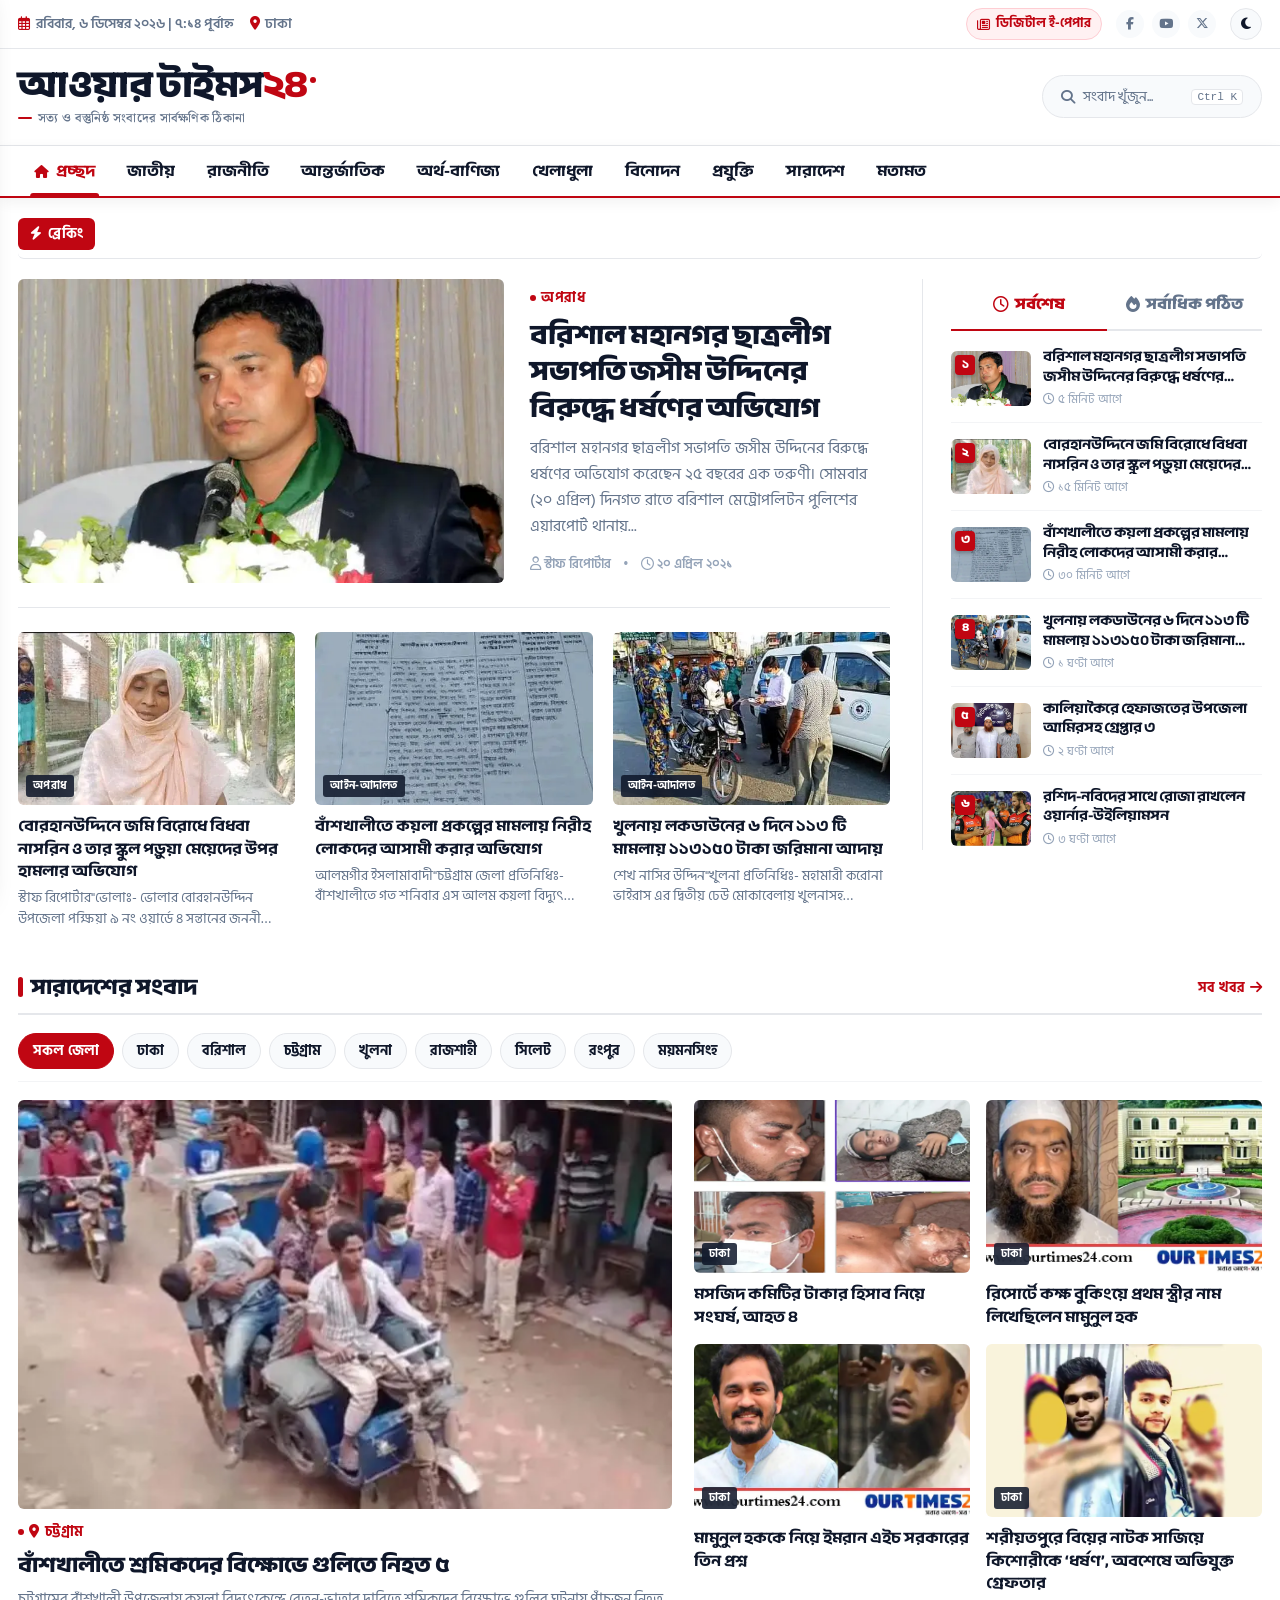
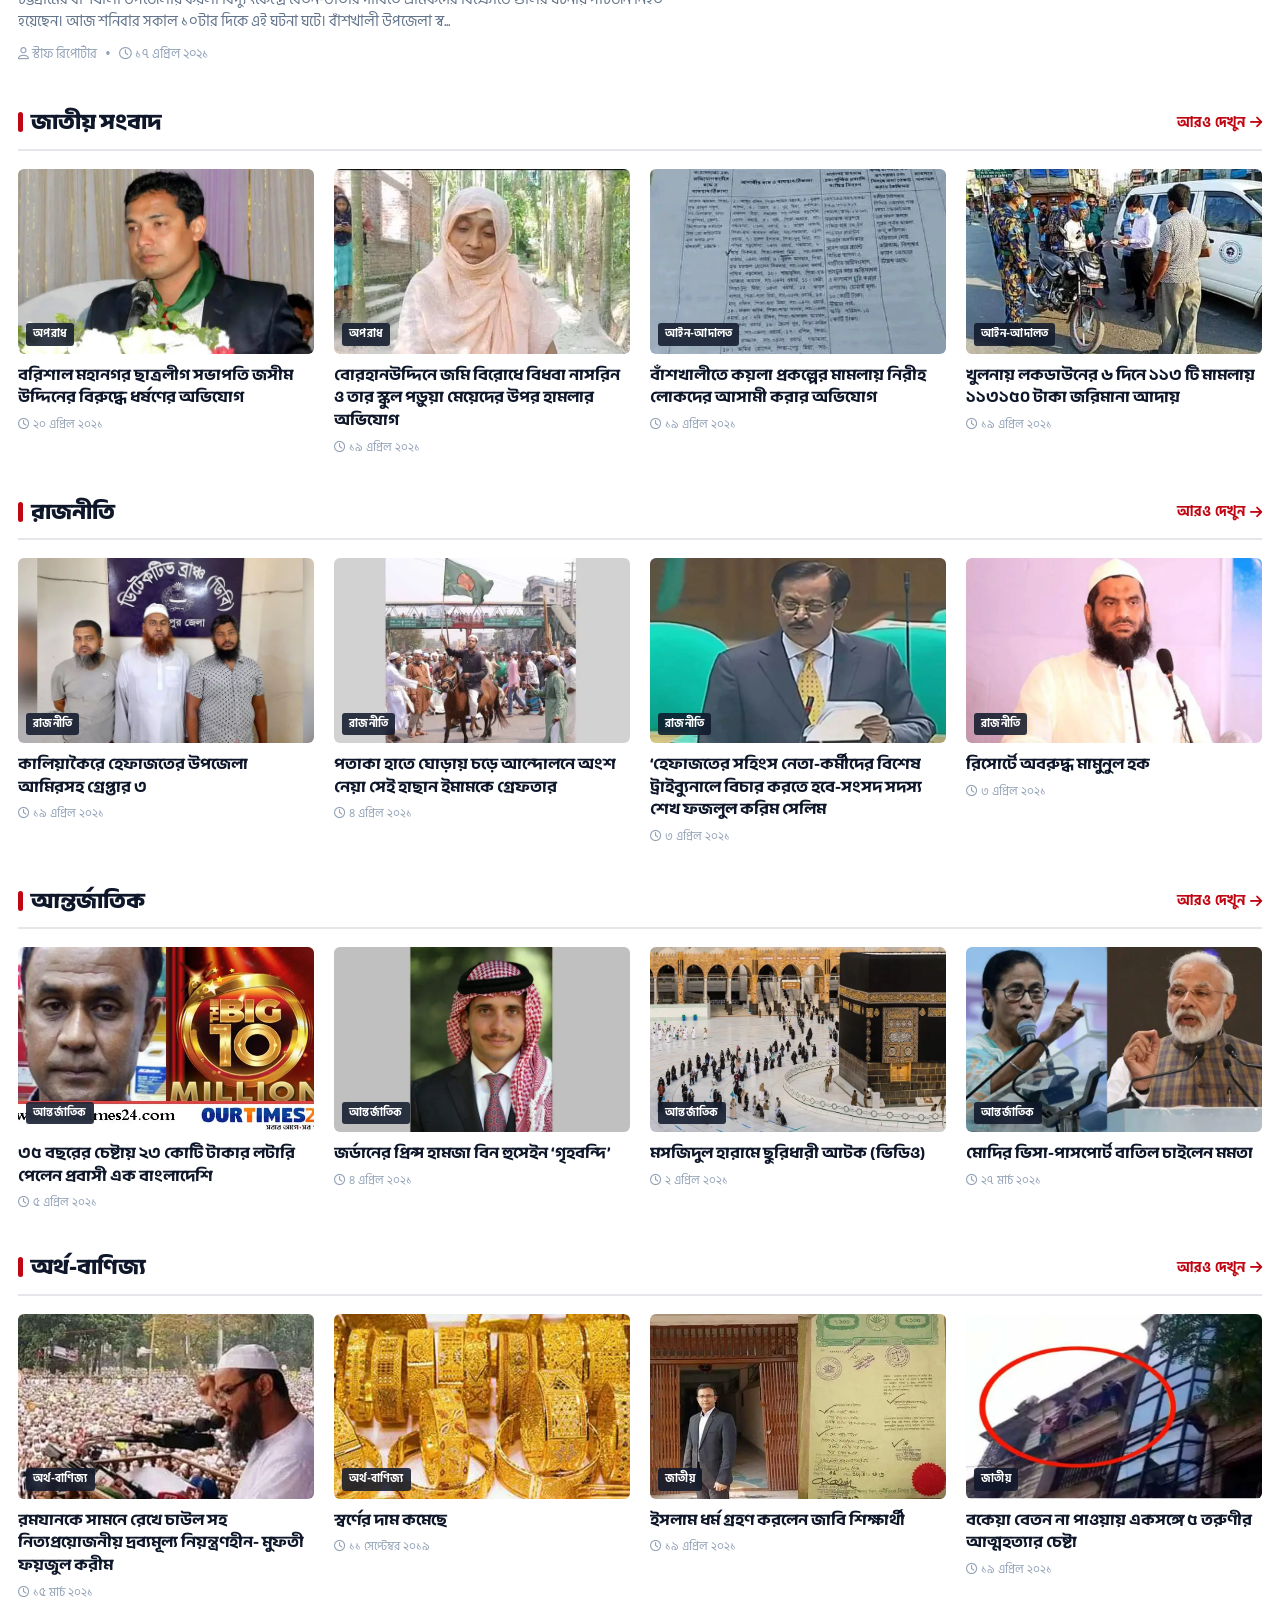
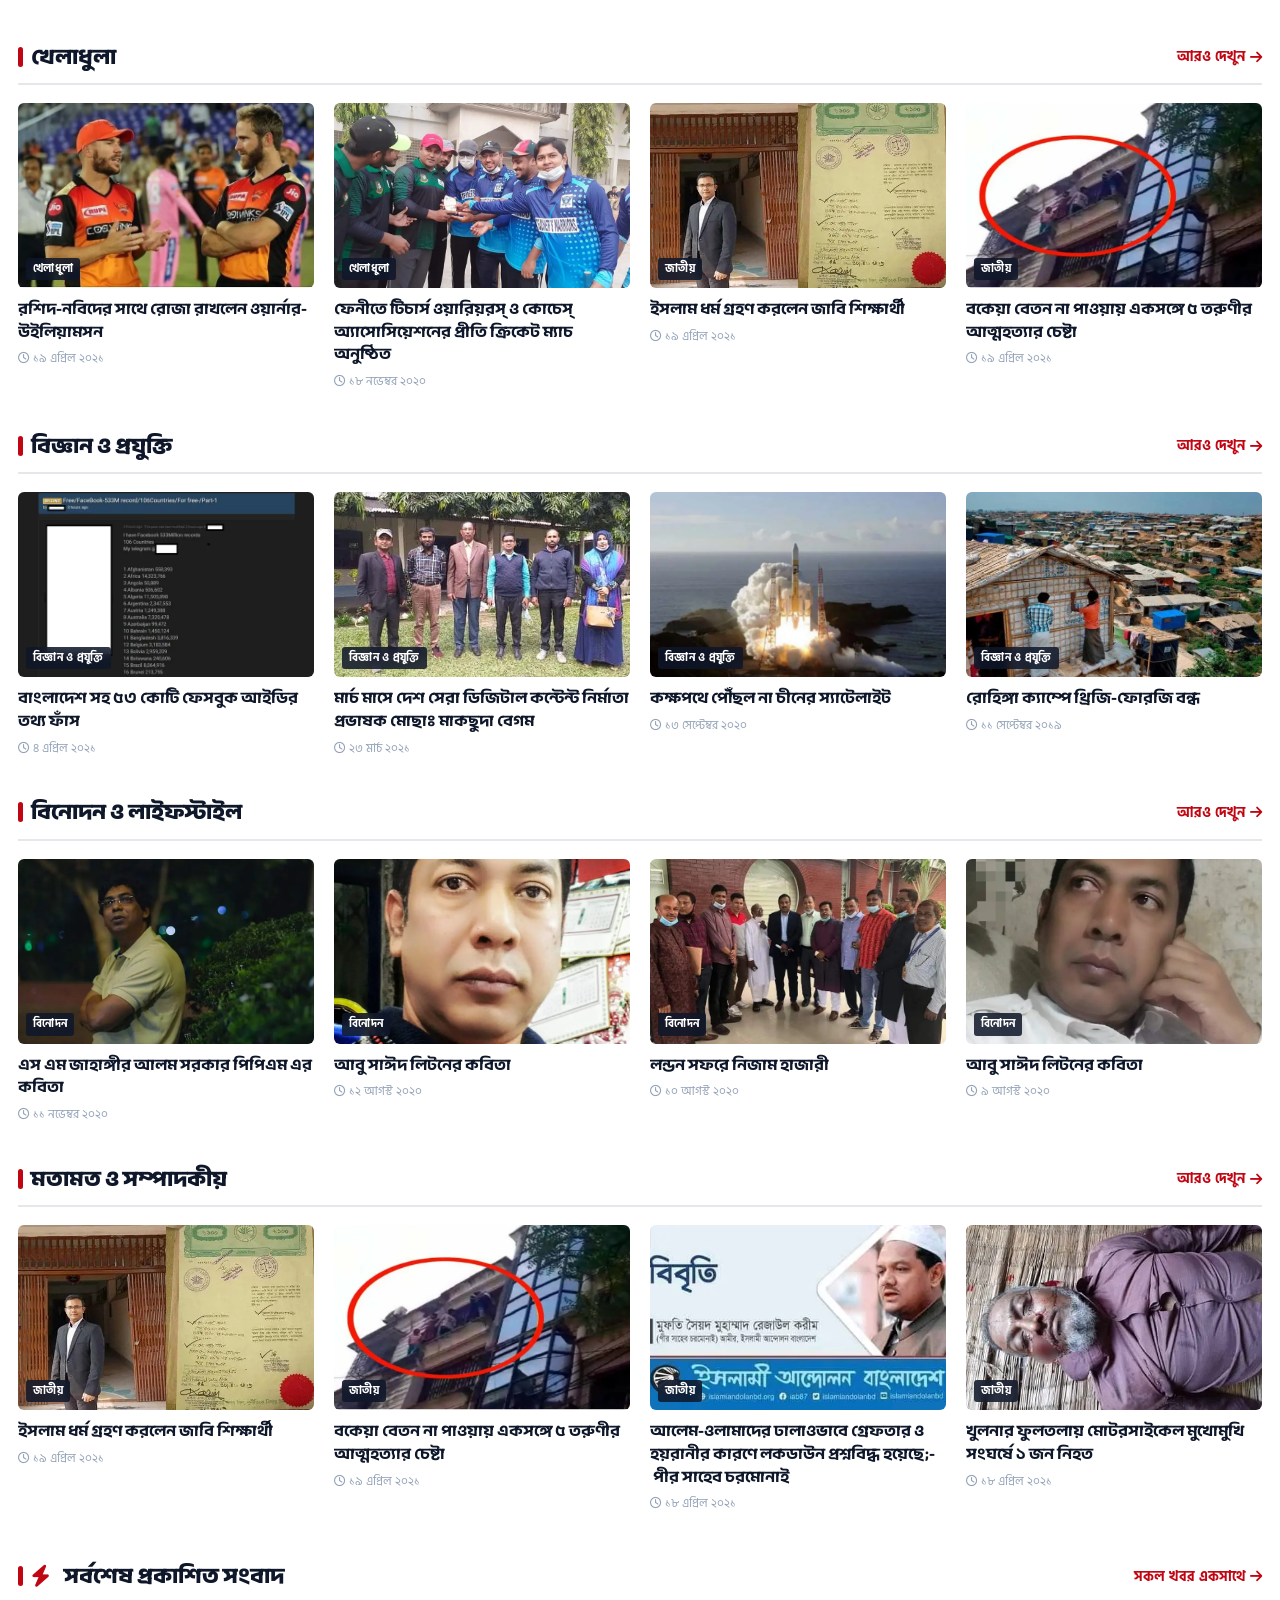
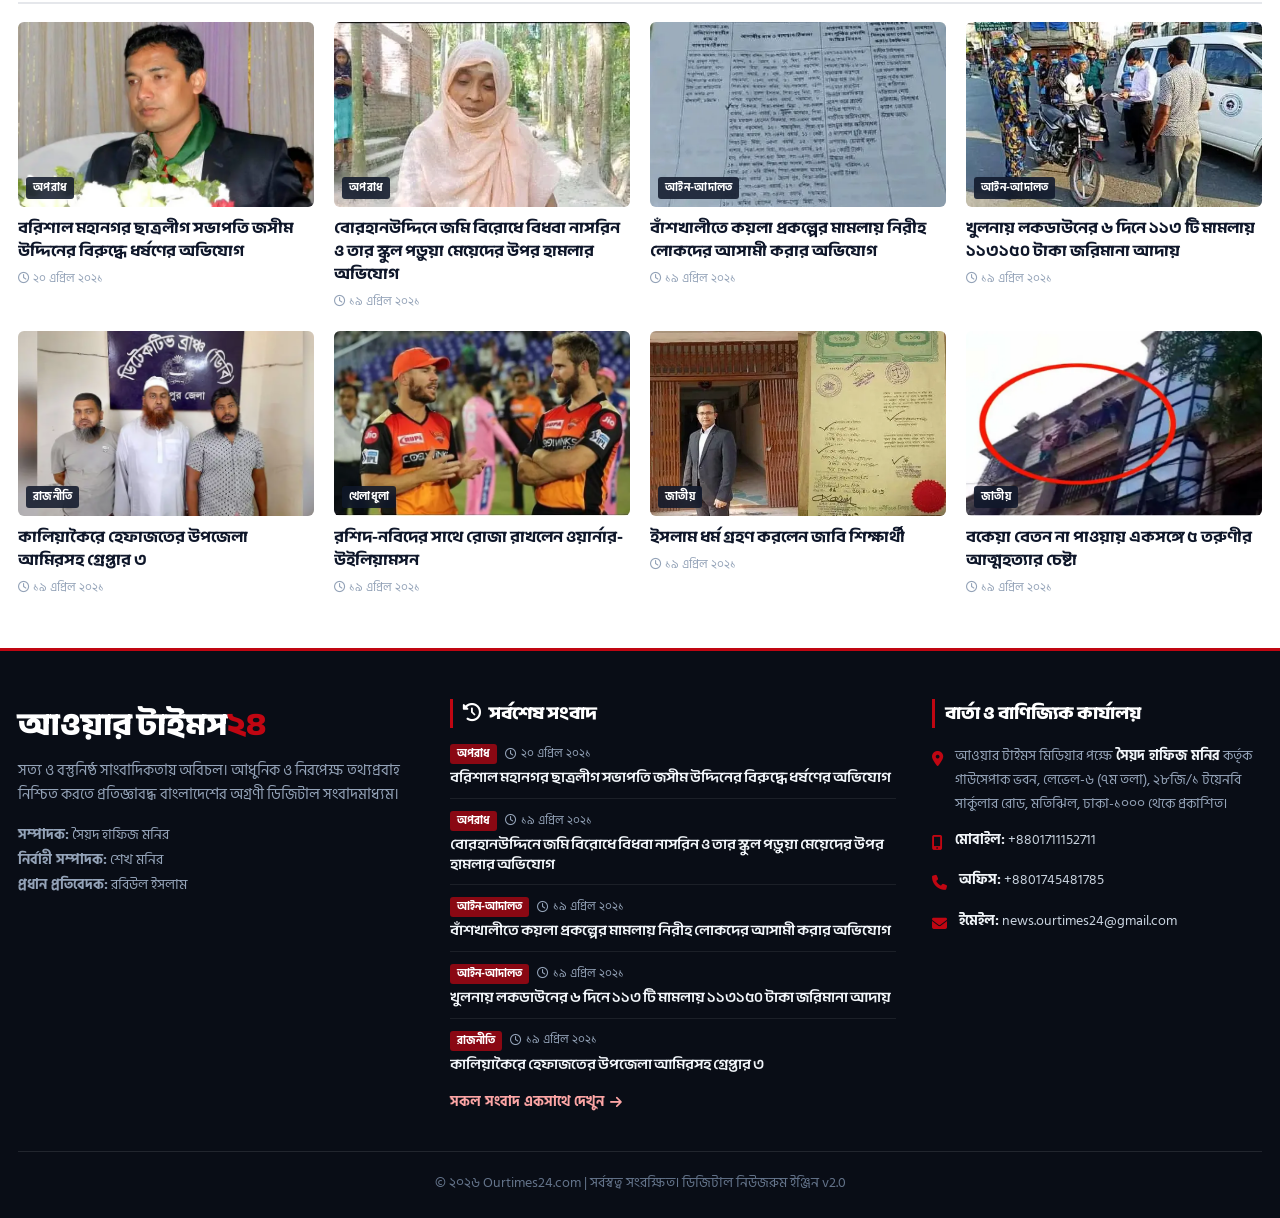
==== index.html @ 79f9a139 "feat: separate tech & entertainment into standalone grids, fix categorization, and add latest news f" ====
<!DOCTYPE html>
<html lang="bn">
<head>
    <meta charset="UTF-8">
    <meta name="viewport" content="width=device-width, initial-scale=1.0">
    <title>আওয়ার টাইমস২৪ - সত্য ও বস্তুনিষ্ঠ সংবাদের সার্বক্ষণিক ঠিকানা</title>
    <link rel="icon" type="image/x-icon" href="favicon.ico">
    <link rel="stylesheet" href="style.css?v=20260912_v10">
    <link rel="stylesheet" href="https://cdnjs.cloudflare.com/ajax/libs/font-awesome/6.5.1/css/all.min.css">
</head>
<body>

    <!-- Reading Progress Bar -->
    <div id="readingProgressBar"></div>

    <!-- 1. TOP UTILITY BAR (DESKTOP) -->
    <div class="top-utility-bar">
        <div class="container top-utility-inner">
            <div class="utility-left">
                <div class="live-date">
                    <i class="fa-regular fa-calendar-days"></i>
                    <span id="liveBanglaDate">শনিবার, ১২ সেপ্টেম্বর ২০২৬</span>
                </div>
                <div class="utility-location">
                    <i class="fa-solid fa-location-dot"></i>
                    <span>ঢাকা</span>
                </div>
            </div>
            <div class="utility-right">
                <a href="epaper.html" class="btn-utility-epaper">
                    <i class="fa-regular fa-newspaper"></i> ডিজিটাল ই-পেপার
                </a>
                <div class="social-pill-links">
                    <a href="https://facebook.com" target="_blank" class="social-pill-link" title="ফেসবুক"><i class="fa-brands fa-facebook-f"></i></a>
                    <a href="https://youtube.com" target="_blank" class="social-pill-link" title="ইউটিউব"><i class="fa-brands fa-youtube"></i></a>
                    <a href="https://twitter.com" target="_blank" class="social-pill-link" title="টুইটার"><i class="fa-brands fa-x-twitter"></i></a>
                </div>
                <button class="theme-toggle-btn" onclick="toggleTheme()" title="ডার্ক / লাইট মোড">
                    <i class="fa-solid fa-moon theme-switch-icon" id="themeIcon"></i>
                </button>
            </div>
        </div>
    </div>

    <!-- 2. MAIN BRAND HEADER -->
    <header class="main-brand-header">
        <div class="container brand-header-grid">
            <div class="brand-left-block">
                <button class="btn-mobile-drawer" onclick="toggleOffcanvasMenu()" title="মেনু খুলুন">
                    <i class="fa-solid fa-bars"></i>
                </button>
                <a href="/" class="brand-logo-wrap">
                    <div class="logo-bangla">আওয়ার টাইমস<span>২৪</span></div>
                    <div class="logo-tagline">
                        <span class="logo-tagline-bar"></span>
                        <span>সত্য ও বস্তুনিষ্ঠ সংবাদের সার্বক্ষণিক ঠিকানা</span>
                    </div>
                </a>
            </div>

            <div class="brand-right-actions">
                <button class="search-trigger-btn" onclick="openSearchModal()">
                    <span style="display:flex; align-items:center; gap:8px;">
                        <i class="fa-solid fa-magnifying-glass"></i>
                        <span>সংবাদ খুঁজুন...</span>
                    </span>
                    <kbd>Ctrl K</kbd>
                </button>
            </div>
        </div>
    </header>

    <!-- 3. STICKY NAVBAR (CATEGORIES) -->
    <nav class="main-nav-wrapper">
        <div class="container nav-container-sticky-row">
            <ul class="nav-menu-scrollable">
                <li class="nav-item"><a href="/" class="nav-link active"><i class="fa-solid fa-house" style="font-size:13px; margin-right:4px;"></i> প্রচ্ছদ</a></li>
                <li class="nav-item"><a href="category.html?cat=national" class="nav-link">জাতীয়</a></li>
                <li class="nav-item"><a href="category.html?cat=politics" class="nav-link">রাজনীতি</a></li>
                <li class="nav-item"><a href="category.html?cat=international" class="nav-link">আন্তর্জাতিক</a></li>
                <li class="nav-item"><a href="category.html?cat=economy" class="nav-link">অর্থ-বাণিজ্য</a></li>
                <li class="nav-item"><a href="category.html?cat=sports" class="nav-link">খেলাধুলা</a></li>
                <li class="nav-item"><a href="category.html?cat=entertainment" class="nav-link">বিনোদন</a></li>
                <li class="nav-item"><a href="category.html?cat=tech" class="nav-link">প্রযুক্তি</a></li>
                <li class="nav-item"><a href="category.html?cat=saradesh" class="nav-link">সারাদেশ</a></li>
                <li class="nav-item"><a href="category.html?cat=opinion" class="nav-link">মতামত</a></li>
            </ul>
        </div>
    </nav>

    <!-- 4. BREAKING NEWS TICKER & HEADER AD (728x90) -->
    <div class="container">
        <!-- HEADER LEADERBOARD AD SLOT -->
        <div class="site-ad-wrapper header-ad-slot" id="headerAdSlot"></div>

        <div class="breaking-ticker">
            <div class="ticker-inner">
                <div class="ticker-badge">
                    <i class="fa-solid fa-bolt"></i> ব্রেকিং
                </div>
                <div class="ticker-content">
                    <div class="ticker-text" id="breakingTickerText">
                        <!-- Loaded dynamically -->
                    </div>
                </div>
            </div>
        </div>
    </div>

    <!-- 5. MAIN CONTENT CONTAINER -->
    <main class="container">

        <!-- 5.1 HERO EDITORIAL SECTION -->
        <section class="hero-news-section">
            <div class="hero-grid">
                <!-- Left: Flat Unified Main Lead & Sub-leads List -->
                <div class="flat-hero-block" id="unifiedLeadCard">
                    <!-- Populated dynamically by app.js -->
                </div>

                <!-- Right: Ranked Latest & Most Read Tabs -->
                <div class="flat-sidebar-block">
                    <div class="sidebar-tabs">
                        <button class="tab-btn active" data-tab="tabLatest"><i class="fa-regular fa-clock"></i> সর্বশেষ</button>
                        <button class="tab-btn" data-tab="tabMostRead"><i class="fa-solid fa-fire"></i> সর্বাধিক পঠিত</button>
                    </div>
                    <div class="tab-panel active" id="tabLatest">
                        <ul class="ranked-news-list" id="latestNewsList">
                            <!-- Populated dynamically by app.js -->
                        </ul>
                    </div>
                    <div class="tab-panel" id="tabMostRead">
                        <ul class="ranked-news-list" id="mostReadNewsList">
                            <!-- Populated dynamically by app.js -->
                        </ul>
                    </div>

                    <!-- SIDEBAR RECTANGLE AD SLOT (300x250) -->
                    <div class="site-ad-wrapper sidebar-ad-slot" id="sidebarAdSlot"></div>
                </div>
            </div>
        </section>

        <!-- HOMEPAGE MIDDLE BANNER AD SLOT (970x90 / 728x90) -->
        <div class="site-ad-wrapper homepage-middle-ad-slot" id="homepageMiddleAdSlot"></div>

        <!-- 5.2 SARADESH (DISTRICT NEWS) INTERACTIVE HUB -->
        <section class="saradesh-wrapper" id="saradeshSection">
            <div class="section-header">
                <div class="section-title">
                    সারাদেশের সংবাদ
                </div>
                <a href="category.html?cat=saradesh" class="section-link">সব খবর <i class="fa-solid fa-arrow-right"></i></a>
            </div>

            <!-- Division Quick Filter Chips -->
            <div class="division-filter-bar">
                <button class="div-chip active" onclick="filterSaradeshByDivision('all', this)">সকল জেলা</button>
                <button class="div-chip" onclick="filterSaradeshByDivision('ঢাকা', this)">ঢাকা</button>
                <button class="div-chip" onclick="filterSaradeshByDivision('বরিশাল', this)">বরিশাল</button>
                <button class="div-chip" onclick="filterSaradeshByDivision('চট্টগ্রাম', this)">চট্টগ্রাম</button>
                <button class="div-chip" onclick="filterSaradeshByDivision('খুলনা', this)">খুলনা</button>
                <button class="div-chip" onclick="filterSaradeshByDivision('রাজশাহী', this)">রাজশাহী</button>
                <button class="div-chip" onclick="filterSaradeshByDivision('সিলেট', this)">সিলেট</button>
                <button class="div-chip" onclick="filterSaradeshByDivision('রংপুর', this)">রংপুর</button>
                <button class="div-chip" onclick="filterSaradeshByDivision('ময়মনসিংহ', this)">ময়মনসিংহ</button>
            </div>

            <div id="saradeshGridContainer">
                <!-- Loaded dynamically by app.js -->
            </div>
        </section>

        <!-- 5.3 NATIONAL SECTION -->
        <section style="margin: 36px 0;">
            <div class="section-header">
                <div class="section-title">
                    জাতীয় সংবাদ
                </div>
                <a href="category.html?cat=national" class="section-link">আরও দেখুন <i class="fa-solid fa-arrow-right"></i></a>
            </div>
            <div class="news-grid-4" id="nationalGrid">
                <!-- Populated by app.js -->
            </div>
        </section>

        <!-- 5.4 POLITICS SECTION -->
        <section style="margin: 36px 0;">
            <div class="section-header">
                <div class="section-title">
                    রাজনীতি
                </div>
                <a href="category.html?cat=politics" class="section-link">আরও দেখুন <i class="fa-solid fa-arrow-right"></i></a>
            </div>
            <div class="news-grid-4" id="politicsGrid">
                <!-- Populated by app.js -->
            </div>
        </section>

        <!-- 5.5 INTERNATIONAL SECTION -->
        <section style="margin: 36px 0;">
            <div class="section-header">
                <div class="section-title">
                    আন্তর্জাতিক
                </div>
                <a href="category?cat=international" class="section-link">আরও দেখুন <i class="fa-solid fa-arrow-right"></i></a>
            </div>
            <div class="news-grid-4" id="internationalGrid">
                <!-- Populated dynamically -->
            </div>
        </section>

        <!-- 5.6 ECONOMY SECTION -->
        <section style="margin: 36px 0;">
            <div class="section-header">
                <div class="section-title">
                    অর্থ-বাণিজ্য
                </div>
                <a href="category?cat=economy" class="section-link">আরও দেখুন <i class="fa-solid fa-arrow-right"></i></a>
            </div>
            <div class="news-grid-4" id="economyGrid">
                <!-- Populated dynamically -->
            </div>
        </section>

        <!-- 5.7 SPORTS SECTION -->
        <section style="margin: 36px 0;">
            <div class="section-header">
                <div class="section-title">
                    খেলাধুলা
                </div>
                <a href="category?cat=sports" class="section-link">আরও দেখুন <i class="fa-solid fa-arrow-right"></i></a>
            </div>
            <div class="news-grid-4" id="sportsGrid">
                <!-- Populated by app.js -->
            </div>
        </section>

        <!-- 5.8 SCIENCE & TECH SECTION (বিজ্ঞান ও প্রযুক্তি) -->
        <section style="margin: 36px 0;">
            <div class="section-header">
                <div class="section-title">
                    বিজ্ঞান ও প্রযুক্তি
                </div>
                <a href="category?cat=tech" class="section-link">আরও দেখুন <i class="fa-solid fa-arrow-right"></i></a>
            </div>
            <div class="news-grid-4" id="techGrid">
                <!-- Populated dynamically -->
            </div>
        </section>

        <!-- 5.9 ENTERTAINMENT & LIFESTYLE SECTION (বিনোদন ও লাইফস্টাইল) -->
        <section style="margin: 36px 0;">
            <div class="section-header">
                <div class="section-title">
                    বিনোদন ও লাইফস্টাইল
                </div>
                <a href="category?cat=entertainment" class="section-link">আরও দেখুন <i class="fa-solid fa-arrow-right"></i></a>
            </div>
            <div class="news-grid-4" id="entertainmentGrid">
                <!-- Populated dynamically -->
            </div>
        </section>

        <!-- 5.10 OPINION SECTION -->
        <section style="margin: 36px 0;">
            <div class="section-header">
                <div class="section-title">
                    মতামত ও সম্পাদকীয়
                </div>
                <a href="category.html?cat=opinion" class="section-link">আরও দেখুন <i class="fa-solid fa-arrow-right"></i></a>
            </div>
            <div class="news-grid-4" id="opinionGrid">
                <!-- Populated by app.js -->
            </div>
        </section>

        <!-- 5.11 ALL LATEST NEWS STREAM (সকল সর্বশেষ প্রকাশিত সংবাদ) -->
        <section style="margin: 44px 0 20px 0;">
            <div class="section-header">
                <div class="section-title">
                    <i class="fa-solid fa-bolt" style="color: var(--primary); margin-right: 6px;"></i> সর্বশেষ প্রকাশিত সংবাদ
                </div>
                <a href="category?cat=all" class="section-link">সকল খবর একসাথে <i class="fa-solid fa-arrow-right"></i></a>
            </div>
            <div class="news-grid-4" id="allLatestNewsGrid">
                <!-- Populated by app.js -->
            </div>
        </section>

    </main>


    <!-- 7. INSTANT LIVE SEARCH MODAL -->
    <div id="searchModal" class="search-modal-overlay" onclick="if(event.target===this)closeSearchModal()">
        <div class="search-modal-box">
            <div class="search-input-wrapper">
                <i class="fa-solid fa-magnifying-glass"></i>
                <input type="text" id="liveSearchInput" placeholder="সংবাদ অনুসন্ধান করুন (যেমন: ঢাকা, লকডাউন, নির্বাচন)..." oninput="handleLiveSearch(this.value)">
                <button class="search-close-btn" onclick="closeSearchModal()" aria-label="বন্ধ করুন"><i class="fa-solid fa-xmark"></i></button>
            </div>
            <div class="search-results-list" id="liveSearchResults">
                <div style="padding: 24px; text-align: center; color: var(--text-muted);">
                    <i class="fa-solid fa-keyboard" style="font-size: 28px; margin-bottom: 8px; opacity: 0.6;"></i>
                    <div>খুঁজতে কিওয়ার্ড লিখুন...</div>
                </div>
            </div>
        </div>
    </div>

    <!-- 8. OFFCANVAS MOBILE DRAWER -->
    <div class="offcanvas-backdrop" id="offcanvasBackdrop" onclick="closeOffcanvasMenu()"></div>
    <div class="offcanvas-drawer" id="offcanvasDrawer">
        <div class="drawer-header">
            <div class="logo-bangla" style="font-size: 24px;">আওয়ার টাইমস<span>২৪</span></div>
            <button class="search-close-btn" onclick="closeOffcanvasMenu()" aria-label="বন্ধ করুন"><i class="fa-solid fa-xmark"></i></button>
        </div>
        <ul class="drawer-nav-list">
            <li><a href="/" class="drawer-nav-link"><i class="fa-solid fa-house"></i> প্রচ্ছদ</a></li>
            <li><a href="category.html?cat=national" class="drawer-nav-link"><i class="fa-solid fa-flag"></i> জাতীয়</a></li>
            <li><a href="category.html?cat=politics" class="drawer-nav-link"><i class="fa-solid fa-landmark"></i> রাজনীতি</a></li>
            <li><a href="category.html?cat=international" class="drawer-nav-link"><i class="fa-solid fa-earth-americas"></i> আন্তর্জাতিক</a></li>
            <li><a href="category.html?cat=economy" class="drawer-nav-link"><i class="fa-solid fa-chart-line"></i> অর্থ-বাণিজ্য</a></li>
            <li><a href="category.html?cat=sports" class="drawer-nav-link"><i class="fa-solid fa-trophy"></i> খেলাধুলা</a></li>
            <li><a href="category.html?cat=entertainment" class="drawer-nav-link"><i class="fa-solid fa-film"></i> বিনোদন</a></li>
            <li><a href="category.html?cat=tech" class="drawer-nav-link"><i class="fa-solid fa-microchip"></i> প্রযুক্তি</a></li>
            <li><a href="category.html?cat=saradesh" class="drawer-nav-link"><i class="fa-solid fa-location-dot"></i> সারাদেশ</a></li>
            <li><a href="category.html?cat=opinion" class="drawer-nav-link"><i class="fa-solid fa-pen-fancy"></i> মতামত</a></li>
            <li style="margin-top: 14px; border-top: 1px solid var(--border-color); padding-top: 14px;">
                <a href="epaper.html" class="drawer-nav-link" style="color: var(--primary);"><i class="fa-regular fa-newspaper"></i> ডিজিটাল ই-পেপার</a>
            </li>
        </ul>
    </div>

    <!-- 9. MOBILE APP BOTTOM NAVIGATION BAR -->
    <nav class="mobile-bottom-nav">
        <a href="/" class="bottom-nav-item active">
            <i class="fa-solid fa-house"></i>
            <span>হোম</span>
        </a>
        <button class="bottom-nav-item" onclick="toggleOffcanvasMenu()">
            <i class="fa-solid fa-layer-group"></i>
            <span>বিভাগ</span>
        </button>
        <a href="epaper.html" class="bottom-nav-item">
            <i class="fa-regular fa-newspaper"></i>
            <span>ই-পেপার</span>
        </a>
        <button class="bottom-nav-item" onclick="openSearchModal()">
            <i class="fa-solid fa-magnifying-glass"></i>
            <span>অনুসন্ধান</span>
        </button>
    </nav>

    <!-- 10. MAIN FOOTER -->
    <footer class="main-footer">
        <div class="container">
            <div class="footer-grid">
                <div class="footer-brand">
                    <h2>আওয়ার টাইমস<span>২৪</span></h2>
                    <p>সত্য ও বস্তুনিষ্ঠ সাংবাদিকতায় অবিচল। আধুনিক ও নিরপেক্ষ তথ্যপ্রবাহ নিশ্চিত করতে প্রতিজ্ঞাবদ্ধ বাংলাদেশের অগ্রণী ডিজিটাল সংবাদমাধ্যম।</p>
                    <div style="font-size: 14px; color: #94a3b8; line-height: 1.8;">
                        <div><strong>সম্পাদক:</strong> সৈয়দ হাফিজ মনির</div>
                        <div><strong>নির্বাহী সম্পাদক:</strong> শেখ মনির</div>
                        <div><strong>প্রধান প্রতিবেদক:</strong> রবিউল ইসলাম</div>
                    </div>
                </div>
                <div class="footer-latest-col">
                    <h3 class="footer-col-title"><i class="fa-solid fa-clock-rotate-left"></i> সর্বশেষ সংবাদ</h3>
                    <ul class="footer-latest-list" id="footerLatestNewsList">
                        <!-- Populated dynamically by app.js -->
                    </ul>
                    <div style="margin-top: 14px;">
                        <a href="category?cat=all" class="footer-view-all-link">সকল সংবাদ একসাথে দেখুন <i class="fa-solid fa-arrow-right"></i></a>
                    </div>
                </div>
                <div>
                    <h3 class="footer-col-title">বার্তা ও বাণিজ্যিক কার্যালয়</h3>
                    <div class="footer-contact-block">
                        <div class="footer-contact-item">
                            <span class="footer-contact-icon"><i class="fa-solid fa-location-dot"></i></span>
                            <div class="footer-contact-text">
                                আওয়ার টাইমস মিডিয়ার পক্ষে <strong>সৈয়দ হাফিজ মনির</strong> কর্তৃক গাউসেপাক ভবন, লেভেল-৬ (৭ম তলা), ২৮জি/১ টয়েনবি সার্কুলার রোড, মতিঝিল, ঢাকা-১০০০ থেকে প্রকাশিত।
                            </div>
                        </div>
                        <div class="footer-contact-item">
                            <span class="footer-contact-icon"><i class="fa-solid fa-mobile-screen-button"></i></span>
                            <div class="footer-contact-text">
                                <strong>মোবাইল:</strong> <a href="tel:+8801711152711">+8801711152711</a>
                            </div>
                        </div>
                        <div class="footer-contact-item">
                            <span class="footer-contact-icon"><i class="fa-solid fa-phone"></i></span>
                            <div class="footer-contact-text">
                                <strong>অফিস:</strong> <a href="tel:+8801745481785">+8801745481785</a>
                            </div>
                        </div>
                        <div class="footer-contact-item">
                            <span class="footer-contact-icon"><i class="fa-solid fa-envelope"></i></span>
                            <div class="footer-contact-text">
                                <strong>ইমেইল:</strong> <a href="mailto:news.ourtimes24@gmail.com">news.ourtimes24@gmail.com</a>
                            </div>
                        </div>
                    </div>
                </div>
            </div>
            <div class="footer-bottom">
                <div>© ২০২৬ Ourtimes24.com | সর্বস্বত্ব সংরক্ষিত। ডিজিটাল নিউজরুম ইঞ্জিন v2.0</div>
            </div>
        </div>
    </footer>

    <!-- Scripts -->
    <script src="news_data.js?v=20260912_v10"></script>
    <script src="app.js?v=20260912_v10"></script>
    <script>
        // Live Search Modal Controls
        function openSearchModal() {
            const modal = document.getElementById('searchModal');
            if (modal) {
                modal.style.display = 'flex';
                const input = document.getElementById('liveSearchInput');
                if (input) {
                    input.value = '';
                    setTimeout(() => input.focus(), 80);
                }
            }
        }

        function closeSearchModal() {
            const modal = document.getElementById('searchModal');
            if (modal) modal.style.display = 'none';
        }

        // Keyboard Shortcut Ctrl+K
        document.addEventListener('keydown', (e) => {
            if ((e.ctrlKey || e.metaKey) && e.key.toLowerCase() === 'k') {
                e.preventDefault();
                openSearchModal();
            } else if (e.key === 'Escape') {
                closeSearchModal();
            }
        });

        // Initialize Homepage Rendering on DOM Ready
        document.addEventListener('DOMContentLoaded', () => {
            renderHomepage();
            renderSaradeshGrid();

            // Populate Category Grids (4 items each)
            renderCategoryGrid('internationalGrid', 'আন্তর্জাতিক', 4);
            renderCategoryGrid('economyGrid', 'অর্থ-বাণিজ্য', 4);
            renderCategoryGrid('techGrid', 'বিজ্ঞান ও প্রযুক্তি', 4);
            renderCategoryGrid('entertainmentGrid', 'বিনোদন', 4);
            renderCategoryGrid('opinionGrid', 'মতামত', 4);
        });
    </script>
</body>
</html>
---- style.css ----
/* ==========================================================================
   OURTIMES24 - ULTRA-PREMIUM MODERN EDITORIAL STYLESHEET (2026)
   100% Mobile Responsive + International Newsroom Architecture
   ========================================================================== */

@import url('https://fonts.googleapis.com/css2?family=Anek+Bangla:wght@400;500;600;700;800;900&family=Hind+Siliguri:wght@400;500;600;700&family=Noto+Serif+Bengali:wght@400;500;600;700;800&family=Plus+Jakarta+Sans:wght@500;600;700;800&display=swap');

:root {
    /* Editorial Crimson & Prestige Brand Palette */
    --primary: #c00612;          /* Royal News Crimson */
    --primary-dark: #8b0000;
    --primary-light: #fff1f2;
    --primary-border: #fecdd3;
    --accent: #eab308;
    
    /* Light Mode Palette - Pure Editorial Canvas */
    --bg-body: #ffffff;
    --bg-surface: #ffffff;
    --bg-card: #ffffff;
    --bg-subtle: #f8fafc;
    --bg-hover: #f1f5f9;
    
    --text-main: #0f172a;
    --text-body: #334155;
    --text-muted: #64748b;
    --text-light: #94a3b8;
    
    --border-color: #e5e7eb;
    --border-subtle: #f3f4f6;
    --border-dark: #d1d5db;

    --shadow-sm: none;
    --shadow-md: 0 4px 12px -1px rgba(0, 0, 0, 0.05);
    --shadow-lg: 0 10px 25px -4px rgba(0, 0, 0, 0.07);
    --shadow-hover: none;

    --font-heading: 'Anek Bangla', sans-serif;
    --font-body: 'Hind Siliguri', sans-serif;
    --font-serif: 'Noto Serif Bengali', serif;
    --font-en: 'Plus Jakarta Sans', sans-serif;
    
    --container-max: 1320px;
    --radius-sm: 6px;
    --radius-md: 8px;
    --radius-lg: 12px;
    --radius-pill: 9999px;
    
    --transition: all 0.2s cubic-bezier(0.4, 0, 0.2, 1);
}

/* Dark Mode Palette */
[data-theme="dark"] {
    --bg-body: #0a0e17;
    --bg-surface: #0f172a;
    --bg-card: #0f172a;
    --bg-subtle: #1e293b;
    --bg-hover: #1e293b;
    
    --text-main: #f8fafc;
    --text-body: #cbd5e1;
    --text-muted: #94a3b8;
    --text-light: #64748b;
    
    --border-color: #1e293b;
    --border-subtle: #162032;
    --border-dark: #334155;

    --primary-light: rgba(192, 6, 18, 0.15);
    --primary-border: rgba(192, 6, 18, 0.35);

    --shadow-sm: none;
    --shadow-md: none;
    --shadow-lg: none;
}

/* ==========================================================================
   RESET & GLOBAL BASE
   ========================================================================== */
*, *::before, *::after {
    margin: 0;
    padding: 0;
    box-sizing: border-box;
}

html {
    scroll-behavior: smooth;
    font-size: 16px;
    -webkit-text-size-adjust: 100%;
}

body {
    font-family: var(--font-body);
    background-color: var(--bg-body);
    color: var(--text-body);
    line-height: 1.65;
    -webkit-font-smoothing: antialiased;
    -moz-osx-font-smoothing: grayscale;
    transition: background-color 0.25s ease, color 0.25s ease;
    overflow-x: hidden;
    width: 100%;
    position: relative;
}

a {
    color: inherit;
    text-decoration: none;
    transition: color 0.18s ease;
}

a:hover {
    color: var(--primary);
}

img {
    max-width: 100%;
    height: auto;
    display: block;
}

button, input, select, textarea {
    font-family: inherit;
}

.container {
    max-width: var(--container-max);
    margin: 0 auto;
    padding: 0 18px;
    box-sizing: border-box;
}

/* Reading Progress Bar */
#readingProgressBar {
    position: fixed;
    top: 0;
    left: 0;
    height: 3.5px;
    background: linear-gradient(90deg, var(--primary) 0%, #ef4444 100%);
    width: 0%;
    z-index: 99999;
    transition: width 0.1s ease;
}

/* ==========================================================================
   1. TOP UTILITY HEADER BAR
   ========================================================================== */
.top-utility-bar {
    background: var(--bg-surface);
    border-bottom: 1px solid var(--border-color);
    font-size: 13.5px;
    padding: 8px 0;
    color: var(--text-muted);
}

.top-utility-inner {
    display: flex;
    justify-content: space-between;
    align-items: center;
}

.utility-left {
    display: flex;
    align-items: center;
    gap: 16px;
}

.live-date {
    display: flex;
    align-items: center;
    gap: 6px;
    font-weight: 600;
}

.live-date i {
    color: var(--primary);
}

.utility-location {
    display: flex;
    align-items: center;
    gap: 5px;
    font-weight: 600;
}

.utility-location i {
    color: var(--primary);
}

.utility-right {
    display: flex;
    align-items: center;
    gap: 14px;
}

.btn-utility-epaper {
    display: inline-flex;
    align-items: center;
    gap: 6px;
    font-weight: 700;
    color: var(--primary);
    padding: 4px 10px;
    border-radius: var(--radius-pill);
    background: var(--primary-light);
    border: 1px solid var(--primary-border);
    font-size: 13px;
    transition: var(--transition);
}

.btn-utility-epaper:hover {
    background: var(--primary);
    color: #ffffff;
    border-color: var(--primary);
}

.theme-toggle-btn {
    background: var(--bg-subtle);
    border: 1px solid var(--border-color);
    color: var(--text-main);
    width: 32px;
    height: 32px;
    border-radius: 50%;
    display: flex;
    align-items: center;
    justify-content: center;
    cursor: pointer;
    transition: var(--transition);
}

.theme-toggle-btn:hover {
    background: var(--primary);
    color: white;
    border-color: var(--primary);
}

.social-pill-links {
    display: flex;
    align-items: center;
    gap: 8px;
}

.social-pill-link {
    width: 28px;
    height: 28px;
    border-radius: 50%;
    background: var(--bg-subtle);
    display: flex;
    align-items: center;
    justify-content: center;
    color: var(--text-muted);
    font-size: 12.5px;
    transition: var(--transition);
}

.social-pill-link:hover {
    background: var(--primary);
    color: #ffffff;
}

/* ==========================================================================
   2. MAIN BRAND HEADER
   ========================================================================== */
.main-brand-header {
    background: var(--bg-surface);
    padding: 16px 0;
    border-bottom: 1px solid var(--border-color);
}

.brand-header-grid {
    display: flex;
    justify-content: space-between;
    align-items: center;
}

.brand-left-block {
    display: flex;
    align-items: center;
    gap: 16px;
}

.btn-mobile-drawer {
    display: none;
    background: transparent;
    border: none;
    font-size: 22px;
    color: var(--text-main);
    cursor: pointer;
    padding: 4px;
}

.brand-logo-wrap {
    display: inline-flex;
    flex-direction: column;
    text-decoration: none;
}

.logo-bangla {
    font-family: var(--font-heading);
    font-size: 38px;
    font-weight: 900;
    line-height: 1.05;
    letter-spacing: -0.5px;
    color: var(--text-main);
}

.logo-bangla span {
    color: var(--primary);
    position: relative;
}

.logo-bangla span::after {
    content: '';
    display: inline-block;
    width: 6px;
    height: 6px;
    background: var(--primary);
    border-radius: 50%;
    margin-left: 2px;
    vertical-align: super;
}

.logo-tagline {
    font-family: var(--font-serif);
    font-size: 12.5px;
    color: var(--text-muted);
    font-weight: 600;
    letter-spacing: 0.3px;
    margin-top: 3px;
    display: flex;
    align-items: center;
    gap: 6px;
}

.logo-tagline-bar {
    width: 14px;
    height: 2.5px;
    background: var(--primary);
    border-radius: 2px;
}

.brand-right-actions {
    display: flex;
    align-items: center;
    gap: 14px;
}

.search-trigger-btn {
    display: inline-flex;
    align-items: center;
    gap: 8px;
    background: var(--bg-subtle);
    border: 1px solid var(--border-color);
    padding: 9px 18px;
    border-radius: var(--radius-pill);
    color: var(--text-muted);
    font-size: 14px;
    cursor: pointer;
    transition: var(--transition);
    width: 220px;
    justify-content: space-between;
}

.search-trigger-btn:hover {
    border-color: var(--primary);
    color: var(--text-main);
    background: var(--bg-surface);
    box-shadow: 0 2px 10px rgba(0, 0, 0, 0.05);
}

.search-trigger-btn kbd {
    background: var(--bg-surface);
    border: 1px solid var(--border-color);
    border-radius: 4px;
    font-size: 11px;
    padding: 1px 5px;
    font-family: monospace;
}

.btn-photocard-quick {
    display: inline-flex;
    align-items: center;
    gap: 7px;
    background: #059669;
    color: #ffffff !important;
    font-weight: 700;
    font-size: 13.5px;
    padding: 8px 16px;
    border-radius: var(--radius-pill);
    transition: var(--transition);
    box-shadow: 0 2px 8px rgba(5, 150, 105, 0.25);
}

.btn-photocard-quick:hover {
    background: #047857;
    transform: translateY(-1px);
    box-shadow: 0 4px 12px rgba(5, 150, 105, 0.35);
}

/* ==========================================================================
   3. STICKY NAVBAR (CATEGORIES)
   ========================================================================== */
.main-nav-wrapper {
    position: sticky;
    top: 0;
    z-index: 1000;
    background-color: var(--bg-surface);
    border-bottom: 2px solid var(--primary);
    box-shadow: 0 4px 14px rgba(0, 0, 0, 0.06);
}

.nav-container-sticky-row {
    display: flex;
    align-items: center;
    position: relative;
    width: 100%;
}

.nav-menu-scrollable {
    display: flex;
    align-items: center;
    list-style: none;
    overflow-x: auto;
    white-space: nowrap;
    scrollbar-width: none;
    width: 100%;
    -webkit-overflow-scrolling: touch;
    padding: 0;
    margin: 0;
}

.nav-menu-scrollable::-webkit-scrollbar {
    display: none;
}

.nav-item {
    flex-shrink: 0;
}

.nav-link {
    display: block;
    padding: 12px 16px;
    font-family: var(--font-heading);
    font-size: 16px;
    font-weight: 700;
    color: var(--text-main);
    position: relative;
    transition: all 0.2s ease;
}

.nav-link::after {
    content: '';
    position: absolute;
    bottom: 0;
    left: 50%;
    transform: translateX(-50%);
    width: 0;
    height: 3px;
    background-color: var(--primary);
    transition: width 0.2s ease;
    border-radius: 3px 3px 0 0;
}

.nav-link:hover, .nav-link.active {
    color: var(--primary);
}

.nav-link:hover::after, .nav-link.active::after {
    width: 75%;
}

/* ==========================================================================
   4. BREAKING NEWS TICKER
   ========================================================================== */
.breaking-ticker {
    background: var(--bg-surface);
    border-bottom: 1px solid var(--border-color);
    padding: 8px 0;
    margin: 12px 0 20px;
    border-radius: var(--radius-sm);
    box-shadow: var(--shadow-sm);
}

.ticker-inner {
    display: flex;
    align-items: center;
    gap: 14px;
    width: 100%;
}

.ticker-badge {
    background: var(--primary);
    color: #ffffff;
    font-weight: 800;
    font-size: 13.5px;
    padding: 5px 12px;
    border-radius: var(--radius-sm);
    display: inline-flex;
    align-items: center;
    gap: 6px;
    flex-shrink: 0;
    letter-spacing: 0.3px;
    animation: pulseRed 2.5s infinite;
}

@keyframes pulseRed {
    0%, 100% { opacity: 1; }
    50% { opacity: 0.85; }
}

.ticker-content {
    flex: 1;
    overflow: hidden;
    white-space: nowrap;
    position: relative;
}

.ticker-text {
    display: inline-block;
    padding-left: 100%;
    animation: marqueeTicker 35s linear infinite;
    font-size: 15px;
    font-weight: 600;
    color: var(--text-main);
}

.ticker-text:hover {
    animation-play-state: paused;
}

@keyframes marqueeTicker {
    0% { transform: translate3d(0, 0, 0); }
    100% { transform: translate3d(-100%, 0, 0); }
}

/* ==========================================================================
   5. HERO EDITORIAL SECTION (MAGAZINE ASYMMETRIC GRID)
   ========================================================================== */
.hero-news-section {
    margin-bottom: 36px;
}

.hero-grid {
    display: grid;
    grid-template-columns: 1fr 340px;
    gap: 32px;
    align-items: start;
}

/* Flat Hero Block - Seamless Editorial Canvas */
.flat-hero-block {
    background: transparent;
    border: none;
    border-radius: 0;
    padding: 0;
    box-shadow: none;
}

/* Main Lead Story */
.lead-story-row {
    display: grid;
    grid-template-columns: 1.35fr 1fr;
    gap: 26px;
    align-items: center;
    padding-bottom: 24px;
    border-bottom: 1px solid var(--border-color);
    margin-bottom: 24px;
}

.lead-img-box {
    position: relative;
    border-radius: 6px;
    overflow: hidden;
    aspect-ratio: 16 / 10;
    background: #f1f5f9;
    display: block;
}

.lead-img-box img {
    width: 100%;
    height: 100%;
    object-fit: cover;
    transition: transform 0.4s ease;
}

.lead-story-row:hover .lead-img-box img {
    transform: scale(1.03);
}

.lead-content {
    display: flex;
    flex-direction: column;
    justify-content: center;
}

.category-tag-inline {
    align-self: flex-start;
    color: var(--primary);
    font-weight: 800;
    font-size: 13.5px;
    letter-spacing: 0.5px;
    margin-bottom: 8px;
    text-transform: uppercase;
    display: inline-flex;
    align-items: center;
    gap: 5px;
}

.category-tag-inline::before {
    content: '';
    display: inline-block;
    width: 6px;
    height: 6px;
    background: var(--primary);
    border-radius: 50%;
}

.lead-title {
    font-family: var(--font-heading);
    font-size: 28px;
    font-weight: 800;
    line-height: 1.3;
    margin-bottom: 10px;
    color: var(--text-main);
}

.lead-title a {
    color: inherit;
    transition: color 0.18s ease;
}

.lead-title a:hover {
    color: var(--primary);
}

.lead-excerpt {
    font-size: 15.5px;
    line-height: 1.68;
    color: var(--text-muted);
    display: -webkit-box;
    -webkit-line-clamp: 4;
    -webkit-box-orient: vertical;
    overflow: hidden;
    margin-bottom: 14px;
}

.lead-meta {
    font-size: 13px;
    color: var(--text-light);
    display: flex;
    align-items: center;
    gap: 12px;
    font-weight: 600;
}

/* Sub-leads Grid (3 Stories side-by-side) */
.sublead-flat-list {
    display: grid;
    grid-template-columns: repeat(3, 1fr);
    gap: 20px;
}

.sublead-list-row {
    display: flex;
    flex-direction: column;
    text-decoration: none;
    padding: 0;
    border-radius: 0;
    transition: var(--transition);
}

.sublead-list-row:hover {
    background: transparent;
    transform: none;
}

.sublead-row-img {
    aspect-ratio: 16 / 10;
    overflow: hidden;
    border-radius: 6px;
    margin-bottom: 10px;
    background: #f1f5f9;
    position: relative;
}

.sublead-row-img .category-tag {
    position: absolute;
    bottom: 8px;
    left: 8px;
    background: rgba(15, 23, 42, 0.85);
    color: #ffffff;
    font-size: 11px;
    font-weight: 700;
    padding: 2px 7px;
    border-radius: 3px;
    backdrop-filter: blur(4px);
    z-index: 2;
}

.sublead-row-img img {
    width: 100%;
    height: 100%;
    object-fit: cover;
    transition: transform 0.35s ease;
}

.sublead-list-row:hover .sublead-row-img img {
    transform: scale(1.04);
}

.sublead-row-title {
    font-family: var(--font-heading);
    font-size: 16px;
    font-weight: 700;
    line-height: 1.4;
    color: var(--text-main);
    margin-bottom: 6px;
    transition: color 0.18s ease;
}

.sublead-list-row:hover .sublead-row-title {
    color: var(--primary);
}

.sublead-row-excerpt {
    font-size: 13.5px;
    color: var(--text-muted);
    line-height: 1.5;
    display: -webkit-box;
    -webkit-line-clamp: 2;
    -webkit-box-orient: vertical;
    overflow: hidden;
}

/* ==========================================================================
   6. SIDEBAR TABS (LATEST & MOST READ WITH RANK BADGES)
   ========================================================================== */
.flat-sidebar-block {
    background: transparent;
    border: none;
    border-radius: 0;
    padding: 0 0 0 28px;
    box-shadow: none;
    border-left: 1px solid var(--border-color);
}

.sidebar-tabs {
    display: flex;
    border-bottom: 2px solid var(--border-color);
    margin-bottom: 16px;
}

.tab-btn {
    flex: 1;
    background: transparent;
    border: none;
    padding: 10px 8px;
    font-family: var(--font-heading);
    font-size: 16px;
    font-weight: 800;
    color: var(--text-muted);
    cursor: pointer;
    position: relative;
    transition: all 0.2s ease;
    display: flex;
    align-items: center;
    justify-content: center;
    gap: 6px;
}

.tab-btn.active {
    color: var(--primary);
}

.tab-btn.active::after {
    content: '';
    position: absolute;
    bottom: -2px;
    left: 0;
    right: 0;
    height: 2px;
    background-color: var(--primary);
}

.tab-panel {
    display: none;
}

.tab-panel.active {
    display: block;
}

.ranked-news-list {
    list-style: none;
    padding: 0;
    margin: 0;
    display: flex;
    flex-direction: column;
    gap: 12px;
}

.ranked-item {
    border-bottom: 1px solid var(--border-subtle);
    padding-bottom: 12px;
}

.ranked-item:last-child {
    border-bottom: none;
    padding-bottom: 0;
}

.ranked-item-link {
    display: grid;
    grid-template-columns: 80px 1fr;
    gap: 12px;
    align-items: center;
    text-decoration: none;
}

.rank-thumb-wrapper {
    position: relative;
    aspect-ratio: 16 / 11;
    border-radius: var(--radius-sm);
    overflow: hidden;
    background: #e2e8f0;
}

.rank-thumb-wrapper img {
    width: 100%;
    height: 100%;
    object-fit: cover;
    transition: transform 0.3s ease;
}

.ranked-item-link:hover .rank-thumb-wrapper img {
    transform: scale(1.08);
}

.rank-badge-overlay {
    position: absolute;
    top: 4px;
    left: 4px;
    width: 20px;
    height: 20px;
    background: var(--primary);
    color: #ffffff;
    font-family: var(--font-heading);
    font-size: 11.5px;
    font-weight: 900;
    border-radius: 4px;
    display: flex;
    align-items: center;
    justify-content: center;
    box-shadow: 0 2px 4px rgba(0,0,0,0.3);
}

.rank-badge-overlay.rank-fire {
    background: linear-gradient(135deg, #ef4444 0%, #f97316 100%);
}

.rank-content {
    display: flex;
    flex-direction: column;
}

.rank-title {
    font-family: var(--font-heading);
    font-size: 14.5px;
    font-weight: 700;
    line-height: 1.35;
    color: var(--text-main);
    margin-bottom: 4px;
    display: -webkit-box;
    -webkit-line-clamp: 2;
    -webkit-box-orient: vertical;
    overflow: hidden;
    transition: color 0.15s ease;
}

.ranked-item-link:hover .rank-title {
    color: var(--primary);
}

.rank-meta {
    font-size: 12px;
    color: var(--text-light);
    display: flex;
    align-items: center;
    gap: 6px;
}

/* ==========================================================================
   7. SECTION HEADERS WITH CRIMSON ACCENT PILL
   ========================================================================== */
.section-header {
    display: flex;
    justify-content: space-between;
    align-items: center;
    margin-bottom: 18px;
    padding-bottom: 8px;
    border-bottom: 2px solid var(--border-color);
}

.section-title {
    font-family: var(--font-heading);
    font-size: 22px;
    font-weight: 800;
    color: var(--text-main);
    display: flex;
    align-items: center;
    gap: 8px;
    position: relative;
}

.section-title::before {
    content: '';
    display: inline-block;
    width: 4.5px;
    height: 20px;
    background: var(--primary);
    border-radius: 4px;
}

.section-link {
    font-size: 14px;
    font-weight: 700;
    color: var(--primary);
    display: inline-flex;
    align-items: center;
    gap: 5px;
    transition: transform 0.2s ease;
}

.section-link:hover {
    transform: translateX(3px);
}

/* ==========================================================================
   8. SARADESH (DISTRICT NEWS) INTERACTIVE HUB
   ========================================================================== */
.saradesh-wrapper {
    background: transparent;
    border: none;
    border-radius: 0;
    padding: 0;
    margin: 40px 0;
    box-shadow: none;
}

.division-filter-bar {
    display: flex;
    align-items: center;
    gap: 8px;
    overflow-x: auto;
    white-space: nowrap;
    padding-bottom: 12px;
    margin-bottom: 18px;
    border-bottom: 1px solid var(--border-subtle);
    scrollbar-width: none;
}

.division-filter-bar::-webkit-scrollbar {
    display: none;
}

.div-chip {
    background: var(--bg-subtle);
    border: 1px solid var(--border-color);
    color: var(--text-main);
    font-size: 13.5px;
    font-weight: 700;
    padding: 6px 14px;
    border-radius: var(--radius-pill);
    cursor: pointer;
    transition: var(--transition);
    white-space: nowrap;
}

.div-chip:hover {
    background: var(--bg-hover);
    border-color: var(--primary);
    color: var(--primary);
}

.div-chip.active {
    background: var(--primary);
    color: #ffffff;
    border-color: var(--primary);
}

.saradesh-split-container {
    display: grid;
    grid-template-columns: 1.15fr 1fr;
    gap: 22px;
    align-items: start;
}

.saradesh-left-lead {
    display: flex;
    flex-direction: column;
}

.saradesh-left-img-box {
    aspect-ratio: 16 / 10;
    border-radius: var(--radius-sm);
    overflow: hidden;
    margin-bottom: 12px;
    background: #e2e8f0;
    display: block;
}

.saradesh-left-img-box img {
    width: 100%;
    height: 100%;
    object-fit: cover;
    transition: transform 0.35s ease;
}

.saradesh-left-lead:hover .saradesh-left-img-box img {
    transform: scale(1.04);
}

.saradesh-left-title {
    font-family: var(--font-heading);
    font-size: 22px;
    font-weight: 800;
    line-height: 1.35;
    margin-bottom: 8px;
    color: var(--text-main);
}

.saradesh-left-title a {
    color: inherit;
    transition: color 0.15s ease;
}

.saradesh-left-title a:hover {
    color: var(--primary);
}

.saradesh-left-excerpt {
    font-size: 14.5px;
    color: var(--text-muted);
    line-height: 1.55;
    display: -webkit-box;
    -webkit-line-clamp: 3;
    -webkit-box-orient: vertical;
    overflow: hidden;
    margin-bottom: 10px;
}

.saradesh-left-meta {
    font-size: 12.5px;
    color: var(--text-light);
    display: flex;
    align-items: center;
    gap: 8px;
}

.saradesh-right-grid {
    display: grid;
    grid-template-columns: 1fr 1fr;
    gap: 16px;
}

/* ==========================================================================
   9. STANDARD NEWS CARDS & GRIDS (4-COLUMN & 2-COLUMN)
   ========================================================================== */
.news-grid-4 {
    display: grid;
    grid-template-columns: repeat(4, 1fr);
    gap: 20px;
}

.news-grid-2 {
    display: grid;
    grid-template-columns: repeat(2, 1fr);
    gap: 18px;
}

.news-card-std {
    background: transparent;
    border: none;
    border-radius: 0;
    overflow: visible;
    display: flex;
    flex-direction: column;
    box-shadow: none;
    transition: none;
}

.news-card-std:hover {
    transform: none;
    box-shadow: none;
    border-color: transparent;
}

.news-card-img {
    position: relative;
    aspect-ratio: 16 / 10;
    overflow: hidden;
    border-radius: 6px;
    background: #f1f5f9;
    display: block;
}

.news-card-img img {
    width: 100%;
    height: 100%;
    object-fit: cover;
    transition: transform 0.35s ease;
}

.news-card-std:hover .news-card-img img {
    transform: scale(1.04);
}

.category-tag {
    position: absolute;
    bottom: 8px;
    left: 8px;
    background: rgba(15, 23, 42, 0.85);
    color: #ffffff;
    font-size: 11px;
    font-weight: 700;
    padding: 2px 7px;
    border-radius: 3px;
    letter-spacing: 0.3px;
    backdrop-filter: blur(4px);
    z-index: 2;
}

.news-card-body {
    padding: 0;
    margin-top: 10px;
    display: flex;
    flex-direction: column;
    flex: 1;
}

.news-card-title {
    font-family: var(--font-heading);
    font-size: 16px;
    font-weight: 700;
    line-height: 1.42;
    color: var(--text-main);
    display: -webkit-box;
    -webkit-line-clamp: 3;
    -webkit-box-orient: vertical;
    overflow: hidden;
}

.news-card-title a {
    color: inherit;
    transition: color 0.18s ease;
}

.news-card-std:hover .news-card-title a {
    color: var(--primary);
}

.news-card-meta {
    font-size: 12px;
    color: var(--text-light);
    margin-top: 6px;
    display: flex;
    align-items: center;
    gap: 6px;
}

/* ==========================================================================
   10. MULTIMEDIA & VIDEO THEATER (PRESTIGE DARK MODE)
   ========================================================================== */
.multimedia-section {
    background: #0f172a;
    border-radius: var(--radius-md);
    padding: 28px 24px;
    margin: 40px 0;
    color: #ffffff;
    box-shadow: var(--shadow-lg);
}

.multimedia-section .section-header {
    border-bottom-color: rgba(255, 255, 255, 0.12);
}

.multimedia-section .section-title {
    color: #ffffff;
}

.multimedia-grid {
    display: grid;
    grid-template-columns: 1.4fr 1fr 1fr;
    gap: 18px;
}

.video-card-main {
    position: relative;
    border-radius: var(--radius-sm);
    overflow: hidden;
    aspect-ratio: 16 / 10;
    cursor: pointer;
    background: #1e293b;
}

.video-card-main img {
    width: 100%;
    height: 100%;
    object-fit: cover;
    opacity: 0.85;
    transition: transform 0.35s ease, opacity 0.35s ease;
}

.video-card-main:hover img {
    transform: scale(1.05);
    opacity: 0.95;
}

.play-icon-badge {
    position: absolute;
    top: 50%;
    left: 50%;
    transform: translate(-50%, -50%);
    width: 48px;
    height: 48px;
    background: rgba(192, 6, 18, 0.9);
    color: #ffffff;
    border-radius: 50%;
    display: flex;
    align-items: center;
    justify-content: center;
    font-size: 18px;
    box-shadow: 0 4px 16px rgba(0,0,0,0.5);
    transition: var(--transition);
}

.video-card-main:hover .play-icon-badge {
    background: var(--primary);
    transform: translate(-50%, -50%) scale(1.15);
}

.video-overlay-title {
    position: absolute;
    bottom: 0;
    left: 0;
    right: 0;
    padding: 24px 14px 12px;
    background: linear-gradient(to top, rgba(0,0,0,0.85) 0%, transparent 100%);
    font-family: var(--font-heading);
    font-size: 15px;
    font-weight: 700;
    line-height: 1.35;
    color: #ffffff;
}

/* ==========================================================================
   11. PROMO BANNER (PHOTO CARD STUDIO & E-PAPER)
   ========================================================================== */
.photocard-promo-card {
    background: linear-gradient(135deg, #064e3b 0%, #065f46 50%, #047857 100%);
    color: #ffffff;
    border-radius: var(--radius-md);
    padding: 28px 32px;
    margin: 36px 0;
    display: flex;
    justify-content: space-between;
    align-items: center;
    gap: 24px;
    box-shadow: var(--shadow-md);
    position: relative;
    overflow: hidden;
}

.photocard-promo-card::before {
    content: '';
    position: absolute;
    top: -50px;
    right: -50px;
    width: 160px;
    height: 160px;
    background: rgba(255, 255, 255, 0.08);
    border-radius: 50%;
}

.promo-badge {
    display: inline-flex;
    align-items: center;
    gap: 6px;
    background: rgba(255, 255, 255, 0.2);
    padding: 4px 12px;
    border-radius: var(--radius-pill);
    font-size: 12.5px;
    font-weight: 700;
    margin-bottom: 10px;
}

.photocard-promo-card h3 {
    font-family: var(--font-heading);
    font-size: 24px;
    font-weight: 800;
    margin-bottom: 6px;
}

.photocard-promo-card p {
    font-size: 14.5px;
    opacity: 0.92;
    margin-bottom: 18px;
    max-width: 580px;
}

.btn-promo-action {
    display: inline-flex;
    align-items: center;
    gap: 8px;
    background: #ffffff;
    color: #065f46 !important;
    font-weight: 800;
    font-size: 14.5px;
    padding: 10px 22px;
    border-radius: var(--radius-pill);
    transition: var(--transition);
    box-shadow: 0 4px 12px rgba(0,0,0,0.15);
}

.btn-promo-action:hover {
    background: #f0fdf4;
    transform: translateY(-2px);
    box-shadow: 0 6px 18px rgba(0,0,0,0.25);
}

.promo-visual img {
    width: 90px;
    height: 90px;
    object-fit: contain;
    filter: drop-shadow(0 6px 12px rgba(0,0,0,0.25));
}

/* ==========================================================================
   12. MOBILE APP BOTTOM NAVIGATION BAR (FIXED ON PHONES)
   ========================================================================== */
.mobile-bottom-nav {
    display: none;
    position: fixed;
    bottom: 0;
    left: 0;
    right: 0;
    height: 60px;
    background: var(--bg-surface);
    border-top: 1px solid var(--border-color);
    z-index: 9999;
    box-shadow: 0 -4px 16px rgba(0, 0, 0, 0.08);
}

.bottom-nav-item {
    flex: 1;
    display: flex;
    flex-direction: column;
    align-items: center;
    justify-content: center;
    color: var(--text-muted);
    font-size: 11px;
    font-weight: 700;
    gap: 3px;
    text-decoration: none;
    border: none;
    background: transparent;
    cursor: pointer;
    transition: var(--transition);
}

.bottom-nav-item i {
    font-size: 18px;
}

.bottom-nav-item.active, .bottom-nav-item:hover {
    color: var(--primary);
}

/* ==========================================================================
   13. INSTANT LIVE SEARCH MODAL
   ========================================================================== */
.search-modal-overlay {
    display: none;
    position: fixed;
    inset: 0;
    background: rgba(15, 23, 42, 0.85);
    backdrop-filter: blur(8px);
    z-index: 999999;
    align-items: flex-start;
    justify-content: center;
    padding: 60px 16px 20px;
}

.search-modal-box {
    background: var(--bg-card);
    border-radius: var(--radius-md);
    width: 100%;
    max-width: 680px;
    box-shadow: 0 25px 50px -12px rgba(0,0,0,0.5);
    border: 1px solid var(--border-color);
    overflow: hidden;
    display: flex;
    flex-direction: column;
    max-height: 80vh;
}

.search-input-wrapper {
    display: flex;
    align-items: center;
    padding: 16px 20px;
    border-bottom: 1px solid var(--border-color);
    background: var(--bg-subtle);
    gap: 12px;
}

.search-input-wrapper i {
    color: var(--primary);
    font-size: 20px;
}

.search-input-wrapper input {
    flex: 1;
    border: none;
    background: transparent;
    outline: none;
    font-size: 17px;
    font-weight: 600;
    color: var(--text-main);
}

.search-close-btn {
    background: var(--bg-card);
    border: 1px solid var(--border-color);
    width: 32px;
    height: 32px;
    border-radius: 50%;
    display: flex;
    align-items: center;
    justify-content: center;
    font-size: 14px;
    cursor: pointer;
    color: var(--text-muted);
}

.search-close-btn:hover {
    background: var(--primary);
    color: #ffffff;
    border-color: var(--primary);
}

.search-results-list {
    overflow-y: auto;
    padding: 12px 16px;
    display: flex;
    flex-direction: column;
    gap: 8px;
}

.search-result-item {
    display: flex;
    align-items: center;
    gap: 12px;
    padding: 10px;
    border-radius: var(--radius-sm);
    text-decoration: none;
    transition: var(--transition);
    border-bottom: 1px solid var(--border-subtle);
}

.search-result-item:hover {
    background: var(--bg-hover);
}

.search-result-thumb {
    width: 65px;
    height: 48px;
    object-fit: cover;
    border-radius: 4px;
    flex-shrink: 0;
}

.search-result-title {
    font-size: 14.5px;
    font-weight: 700;
    color: var(--text-main);
    line-height: 1.35;
}

.search-result-meta {
    font-size: 12px;
    color: var(--text-muted);
    margin-top: 3px;
    display: flex;
    gap: 8px;
}

/* ==========================================================================
   14. OFFCANVAS DRAWER MENU
   ========================================================================== */
.offcanvas-backdrop {
    display: none;
    position: fixed;
    inset: 0;
    background: rgba(0, 0, 0, 0.6);
    backdrop-filter: blur(4px);
    z-index: 99990;
}

.offcanvas-backdrop.active {
    display: block;
}

.offcanvas-drawer {
    position: fixed;
    top: 0;
    left: -320px;
    width: 300px;
    height: 100%;
    background: var(--bg-card);
    z-index: 99995;
    box-shadow: 4px 0 24px rgba(0, 0, 0, 0.25);
    transition: left 0.3s cubic-bezier(0.4, 0, 0.2, 1);
    display: flex;
    flex-direction: column;
    padding: 20px;
    overflow-y: auto;
}

.offcanvas-drawer.active {
    left: 0;
}

.drawer-header {
    display: flex;
    justify-content: space-between;
    align-items: center;
    padding-bottom: 14px;
    border-bottom: 1px solid var(--border-color);
    margin-bottom: 16px;
}

.drawer-nav-list {
    list-style: none;
    padding: 0;
    margin: 0;
    display: flex;
    flex-direction: column;
    gap: 4px;
}

.drawer-nav-link {
    display: flex;
    align-items: center;
    gap: 12px;
    padding: 10px 12px;
    font-family: var(--font-heading);
    font-size: 16px;
    font-weight: 700;
    color: var(--text-main);
    border-radius: var(--radius-sm);
    transition: var(--transition);
}

.drawer-nav-link:hover {
    background: var(--bg-hover);
    color: var(--primary);
}

/* ==========================================================================
   15. FOOTER
   ========================================================================== */
.main-footer {
    background: #090d16;
    color: #cbd5e1;
    border-top: 3px solid var(--primary);
    padding: 48px 0 24px;
    margin-top: 50px;
}

.footer-grid {
    display: grid;
    grid-template-columns: 1.2fr 1.35fr 1fr;
    gap: 36px;
    margin-bottom: 36px;
}

.footer-brand h2 {
    font-family: var(--font-heading);
    font-size: 32px;
    font-weight: 900;
    color: #ffffff;
    margin-bottom: 8px;
}

.footer-brand h2 span {
    color: var(--primary);
}

.footer-brand p {
    font-size: 14.5px;
    color: #94a3b8;
    line-height: 1.6;
    margin-bottom: 16px;
}

.footer-col-title {
    font-family: var(--font-heading);
    font-size: 18px;
    font-weight: 800;
    color: #ffffff;
    margin-bottom: 16px;
    border-left: 3px solid var(--primary);
    padding-left: 10px;
    display: flex;
    align-items: center;
    gap: 8px;
}

.footer-latest-list {
    list-style: none;
    padding: 0;
    margin: 0;
    display: flex;
    flex-direction: column;
    gap: 12px;
}

.footer-latest-item {
    border-bottom: 1px solid rgba(255, 255, 255, 0.08);
    padding-bottom: 10px;
}

.footer-latest-item:last-child {
    border-bottom: none;
    padding-bottom: 0;
}

.footer-latest-link {
    display: flex;
    flex-direction: column;
    gap: 4px;
    color: #cbd5e1;
    text-decoration: none;
    transition: var(--transition);
}

.footer-latest-link:hover {
    color: #ffffff;
}

.footer-latest-link:hover .footer-latest-title {
    color: #fca5a5;
}

.footer-latest-top {
    display: flex;
    align-items: center;
    gap: 8px;
    font-size: 12px;
}

.footer-latest-badge {
    color: #ffffff;
    background: rgba(192, 6, 18, 0.7);
    padding: 1px 7px;
    border-radius: 3px;
    font-size: 11px;
    font-weight: 700;
}

.footer-latest-time {
    color: #94a3b8;
    font-size: 11.5px;
    display: inline-flex;
    align-items: center;
    gap: 4px;
}

.footer-latest-title {
    font-family: var(--font-heading);
    font-size: 14.5px;
    font-weight: 600;
    line-height: 1.35;
    color: #f1f5f9;
    display: -webkit-box;
    -webkit-line-clamp: 2;
    -webkit-box-orient: vertical;
    overflow: hidden;
    transition: color 0.15s ease;
}

.footer-view-all-link {
    display: inline-flex;
    align-items: center;
    gap: 6px;
    font-size: 13.5px;
    font-weight: 700;
    color: #fca5a5;
    transition: transform 0.2s ease;
}

.footer-view-all-link:hover {
    color: #ffffff;
    transform: translateX(4px);
}

.footer-links {
    list-style: none;
    padding: 0;
    margin: 0;
    display: flex;
    flex-direction: column;
    gap: 10px;
}

.footer-links a {
    color: #94a3b8;
    font-size: 14.5px;
    transition: color 0.15s ease;
}

.footer-links a:hover {
    color: #ffffff;
    padding-left: 4px;
}

.footer-contact-block {
    display: flex;
    flex-direction: column;
    gap: 12px;
    font-size: 14px;
    color: #94a3b8;
    line-height: 1.7;
}

.footer-contact-item {
    display: flex;
    gap: 12px;
    align-items: flex-start;
}

.footer-contact-icon {
    color: var(--primary);
    font-size: 15px;
    margin-top: 3px;
    flex-shrink: 0;
}

.footer-contact-text {
    flex: 1;
}

.footer-contact-text strong {
    color: #f1f5f9;
}

.footer-contact-text a {
    color: #cbd5e1;
    text-decoration: none;
    transition: color 0.15s ease;
}

.footer-contact-text a:hover {
    color: var(--primary);
}

.footer-bottom {
    border-top: 1px solid rgba(255, 255, 255, 0.1);
    padding-top: 20px;
    text-align: center;
    font-size: 13.5px;
    color: #64748b;
}

/* ==========================================================================
   16. MOBILE VIEW OPTIMIZATIONS (PHONE VIEW MEDIA QUERIES <= 768px)
   ========================================================================== */
@media (max-width: 768px) {
    body {
        padding-bottom: 64px; /* Space for Mobile Bottom Bar */
    }

    .top-utility-bar {
        display: none; /* Clean uncluttered mobile header */
    }

    .btn-mobile-drawer {
        display: block;
    }

    .search-trigger-btn {
        width: 40px;
        height: 40px;
        padding: 0;
        border-radius: 50%;
        justify-content: center;
    }

    .search-trigger-btn span, .search-trigger-btn kbd {
        display: none;
    }

    .btn-photocard-quick {
        display: none; /* accessible via mobile bottom bar */
    }

    .logo-bangla {
        font-size: 27px;
    }

    .logo-tagline {
        font-size: 11px;
    }

    /* Hero on Phones */
    .hero-grid {
        grid-template-columns: 1fr;
        gap: 18px;
    }

    .flat-hero-block {
        padding: 14px;
    }

    .lead-story-row {
        grid-template-columns: 1fr;
        gap: 14px;
        padding-bottom: 16px;
        margin-bottom: 16px;
    }

    .lead-title {
        font-size: 21px;
        line-height: 1.35;
    }

    .sublead-flat-list {
        grid-template-columns: 1fr;
        gap: 12px;
    }

    .sublead-list-row {
        display: grid;
        grid-template-columns: 95px 1fr;
        gap: 12px;
        padding: 6px 0;
        border-bottom: 1px solid var(--border-subtle);
    }

    .sublead-row-img {
        margin-bottom: 0;
        aspect-ratio: 16 / 11;
    }

    .sublead-row-title {
        font-size: 15px;
        margin-bottom: 2px;
    }

    .sublead-row-excerpt {
        display: none; /* compact card on phone */
    }

    /* Saradesh on Phones */
    .saradesh-wrapper {
        padding: 14px;
    }

    .saradesh-split-container {
        grid-template-columns: 1fr;
        gap: 14px;
    }

    .saradesh-left-title {
        font-size: 18px;
    }

    .saradesh-right-grid {
        grid-template-columns: 1fr;
        gap: 12px;
    }

    /* Standard Cards on Phones (Compact touch-friendly row) */
    .news-grid-4, .news-grid-2 {
        grid-template-columns: 1fr;
        gap: 12px;
    }

    .news-card-std {
        display: grid;
        grid-template-columns: 100px 1fr;
        gap: 12px;
        border-radius: var(--radius-sm);
    }

    .news-card-img {
        aspect-ratio: 16 / 11;
    }

    /* Phone View: Remove category badge from top of images */
    .category-tag {
        display: none !important;
    }

    .news-card-body {
        padding: 8px 10px 8px 0;
        justify-content: center;
    }

    .news-card-title {
        font-size: 14.5px;
        line-height: 1.35;
    }

    /* Multimedia on Phones */
    .multimedia-grid {
        grid-template-columns: 1fr;
        gap: 12px;
    }

    .photocard-promo-card {
        flex-direction: column;
        align-items: flex-start;
        padding: 20px;
    }

    .promo-visual {
        display: none;
    }

    /* Footer on Phones */
    .footer-grid {
        grid-template-columns: 1fr;
        gap: 28px;
    }

    /* Activate Bottom Bar */
    .mobile-bottom-nav {
        display: flex;
    }
}

/* ==========================================================================
   17. TABLET OPTIMIZATIONS (769px to 1024px)
   ========================================================================== */
@media (min-width: 769px) and (max-width: 1024px) {
    .hero-grid {
        grid-template-columns: 1fr;
    }
    .sublead-flat-list {
        grid-template-columns: repeat(3, 1fr);
    }
    .news-grid-4 {
        grid-template-columns: repeat(2, 1fr);
    }
    .footer-grid {
        grid-template-columns: 1fr 1fr;
    }
}

/* ==========================================================================
   18. ARTICLE DETAILS PAGE STYLING
   ========================================================================== */
.article-editorial-sheet {
    background: transparent;
    border: none;
    border-radius: 0;
    padding: 0;
    box-shadow: none;
}

.article-header-wrap {
    margin: 12px 0 16px;
}

.article-category-badge {
    background: var(--primary);
    color: #ffffff;
    font-size: 13.5px;
    font-weight: 800;
    padding: 4px 12px;
    border-radius: 4px;
    display: inline-block;
    margin-bottom: 12px;
}

.article-headline {
    font-family: var(--font-heading);
    font-size: 34px;
    font-weight: 900;
    line-height: 1.28;
    color: var(--text-main);
    margin-bottom: 14px;
}

.article-subtitle {
    font-size: 18px;
    color: var(--text-muted);
    line-height: 1.5;
    margin-bottom: 18px;
    font-weight: 500;
}

.article-meta-bar {
    display: flex;
    justify-content: space-between;
    align-items: center;
    flex-wrap: wrap;
    gap: 12px;
    padding: 14px 0;
    border-top: 1px solid var(--border-color);
    border-bottom: 1px solid var(--border-color);
    margin-bottom: 24px;
    font-size: 14px;
    color: var(--text-muted);
}

.article-author-info {
    display: flex;
    align-items: center;
    gap: 10px;
}

.article-author-avatar {
    width: 42px;
    height: 42px;
    border-radius: 50%;
    object-fit: cover;
}

.article-actions-bar {
    display: flex;
    align-items: center;
    gap: 10px;
}

.tool-btn {
    background: var(--bg-subtle);
    border: 1px solid var(--border-color);
    padding: 6px 12px;
    border-radius: 6px;
    font-size: 13.5px;
    font-weight: 700;
    color: var(--text-main);
    cursor: pointer;
    display: inline-flex;
    align-items: center;
    gap: 6px;
    transition: var(--transition);
}

.tool-btn:hover {
    background: var(--primary);
    color: #ffffff;
    border-color: var(--primary);
}

.article-feature-image-box {
    margin-bottom: 24px;
    border-radius: 8px;
    overflow: hidden;
    background: #f1f5f9;
}

.article-feature-image-box img {
    width: 100%;
    max-height: 520px;
    object-fit: cover;
    display: block;
}

.article-caption {
    font-size: 13.5px;
    color: var(--text-muted);
    padding: 10px 14px;
    background: var(--bg-subtle);
    border-top: 1px solid var(--border-subtle);
}

.article-body-content {
    font-family: var(--font-body);
    font-size: 18.5px;
    line-height: 1.88;
    color: var(--text-main);
    word-break: break-word;
}

.article-body-content p {
    margin-bottom: 22px;
}

.article-body-content blockquote {
    margin: 24px 0;
    padding: 14px 20px;
    border-left: 4px solid var(--primary);
    background: var(--bg-subtle);
    font-size: 19px;
    font-style: italic;
    color: var(--text-main);
    border-radius: 0 6px 6px 0;
}

.article-body-content strong {
    color: var(--text-main);
    font-weight: 700;
}

/* ==========================================================================
   19. ADMIN PANEL & MODALS
   ========================================================================== */
.admin-layout {
    display: grid;
    grid-template-columns: 260px 1fr;
    gap: 24px;
    margin-top: 24px;
}

.admin-sidebar {
    background: var(--bg-card);
    border: 1px solid var(--border-color);
    border-radius: var(--radius-md);
    padding: 20px;
    height: fit-content;
}

.admin-nav-item {
    padding: 12px 14px;
    border-radius: 6px;
    cursor: pointer;
    font-weight: 700;
    margin-bottom: 6px;
    display: flex;
    align-items: center;
    gap: 10px;
    color: var(--text-main);
    transition: var(--transition);
}

.admin-nav-item:hover {
    background: var(--bg-hover);
    color: var(--primary);
}

.admin-nav-item.active {
    background: var(--primary-light);
    color: var(--primary);
    border-left: 4px solid var(--primary);
}

.control-group {
    margin-bottom: 18px;
}

.control-label {
    display: block;
    font-weight: 700;
    font-size: 14.5px;
    margin-bottom: 7px;
    color: var(--text-main);
}

.control-input, .control-select, .control-textarea {
    width: 100%;
    padding: 11px 14px;
    font-size: 15px;
    border: 1px solid var(--border-color);
    border-radius: 6px;
    background-color: var(--bg-surface);
    color: var(--text-main);
    outline: none;
    transition: border-color 0.2s, box-shadow 0.2s;
}

.control-input:focus, .control-select:focus, .control-textarea:focus {
    border-color: var(--primary);
    box-shadow: 0 0 0 3px rgba(192, 6, 18, 0.12);
}

.image-upload-zone {
    border: 2px dashed #cbd5e1;
    border-radius: 8px;
    padding: 28px 20px;
    text-align: center;
    background: #f8fafc;
    cursor: pointer;
    transition: var(--transition);
}

.image-upload-zone:hover, .image-upload-zone.dragover {
    border-color: var(--primary);
    background: #fff5f5;
}

/* ==========================================================================
   20. ADMIN NEWSROOM DASHBOARD (RESPONSIVE & TOUCH-OPTIMIZED)
   ========================================================================== */
.admin-top-navbar {
    background: var(--bg-surface);
    border-bottom: 1px solid var(--border-color);
    box-shadow: 0 2px 10px rgba(0, 0, 0, 0.04);
    padding: 12px 0;
    position: sticky;
    top: 0;
    z-index: 1000;
}

.admin-navbar-inner {
    display: flex;
    justify-content: space-between;
    align-items: center;
    gap: 16px;
    flex-wrap: wrap;
}

.admin-brand-link {
    display: flex;
    align-items: center;
    gap: 12px;
    text-decoration: none;
    color: inherit;
}

.admin-brand-logo-img {
    height: 42px;
    width: auto;
    object-fit: contain;
    border-radius: 4px;
}

.admin-brand-name {
    font-family: var(--font-heading);
    font-size: 22px;
    font-weight: 900;
    color: var(--text-main);
    line-height: 1.1;
    display: flex;
    align-items: center;
    gap: 8px;
}

.admin-badge-portal {
    font-size: 11px;
    background: rgba(192, 6, 18, 0.1);
    color: var(--primary);
    border: 1px solid rgba(192, 6, 18, 0.25);
    padding: 2px 8px;
    border-radius: 20px;
    font-weight: 800;
    font-family: var(--font-body);
}

.admin-brand-tagline {
    font-size: 11.5px;
    color: var(--text-muted);
    font-weight: 600;
    margin-top: 2px;
}

.admin-header-actions {
    display: flex;
    align-items: center;
    gap: 10px;
    flex-wrap: wrap;
}

.admin-user-pill {
    display: flex;
    align-items: center;
    gap: 10px;
    background: var(--bg-subtle);
    padding: 5px 14px;
    border-radius: 50px;
    border: 1px solid var(--border-color);
}

.admin-user-avatar-circle {
    width: 32px;
    height: 32px;
    border-radius: 50%;
    background: var(--primary-light);
    color: var(--primary);
    display: flex;
    align-items: center;
    justify-content: center;
    font-size: 15px;
    border: 1px solid var(--primary-border);
    overflow: hidden;
    flex-shrink: 0;
}

.admin-user-avatar-circle img {
    width: 100%;
    height: 100%;
    object-fit: cover;
    border-radius: 50%;
    display: block;
}

.admin-user-details {
    display: flex;
    flex-direction: column;
}

.admin-user-name {
    font-size: 13.5px;
    font-weight: 800;
    color: var(--text-main);
    line-height: 1.2;
}

.admin-user-role-label {
    font-size: 10.5px;
    color: #ffffff;
    background: var(--primary);
    padding: 1px 7px;
    border-radius: 4px;
    font-weight: 800;
    display: inline-block;
    margin-top: 2px;
}

.admin-action-btn {
    display: inline-flex;
    align-items: center;
    gap: 6px;
    padding: 7px 13px;
    border-radius: var(--radius-sm);
    font-size: 13px;
    font-weight: 700;
    cursor: pointer;
    text-decoration: none;
    transition: var(--transition);
    border: 1px solid var(--border-color);
}

.admin-action-btn.btn-visit-site {
    background: var(--bg-surface);
    color: var(--primary);
    border-color: var(--primary-border);
}

.admin-action-btn.btn-visit-site:hover {
    background: var(--primary);
    color: #ffffff;
}

.admin-action-btn.btn-theme-toggle {
    background: var(--bg-subtle);
    color: var(--text-main);
    width: 36px;
    height: 36px;
    padding: 0;
    justify-content: center;
    border-radius: 50%;
}

.admin-action-btn.btn-theme-toggle:hover {
    background: var(--primary);
    color: #ffffff;
    border-color: var(--primary);
}

.admin-action-btn.btn-admin-logout {
    background: #ef4444;
    color: #ffffff;
    border-color: #dc2626;
}

.admin-action-btn.btn-admin-logout:hover {
    background: #dc2626;
}

@media (max-width: 768px) {
    .admin-navbar-inner {
        flex-direction: column;
        align-items: stretch;
        gap: 12px;
    }
    .admin-header-actions {
        justify-content: space-between;
        width: 100%;
    }
}

.admin-layout {
    display: grid;
    grid-template-columns: 260px 1fr;
    gap: 24px;
    margin-top: 24px;
    align-items: start;
}

.admin-sidebar {
    background: var(--bg-surface);
    border: 1px solid var(--border-color);
    border-radius: var(--radius-lg);
    padding: 16px;
    position: sticky;
    top: 75px;
    box-shadow: 0 4px 12px rgba(0, 0, 0, 0.03);
}

.admin-nav-item {
    padding: 12px 14px;
    border-radius: var(--radius-sm);
    cursor: pointer;
    font-weight: 700;
    font-size: 14.5px;
    margin-bottom: 6px;
    display: flex;
    align-items: center;
    gap: 10px;
    color: var(--text-main);
    background: transparent;
    border: 1px solid transparent;
    transition: var(--transition);
    text-decoration: none;
}

.admin-nav-item:hover {
    background: var(--bg-hover);
    color: var(--primary);
}

.admin-nav-item.active {
    background: rgba(192, 6, 18, 0.08);
    color: var(--primary);
    border-color: rgba(192, 6, 18, 0.2);
}

.admin-nav-photocard {
    color: #059669 !important;
    background: #ecfdf5 !important;
    border: 1px solid #a7f3d0 !important;
    margin-top: 10px;
}

[data-theme="dark"] .admin-nav-photocard {
    background: rgba(5, 150, 105, 0.15) !important;
    border-color: rgba(5, 150, 105, 0.3) !important;
    color: #34d399 !important;
}

.admin-content-card {
    background: var(--bg-surface);
    border: 1px solid var(--border-color);
    border-radius: var(--radius-lg);
    padding: 24px;
    box-shadow: 0 4px 12px rgba(0, 0, 0, 0.03);
}

/* Admin Form Responsive Grid */
.admin-form-row-3 {
    display: grid;
    grid-template-columns: repeat(3, 1fr);
    gap: 16px;
}

.admin-form-row-2 {
    display: grid;
    grid-template-columns: 1fr 1fr;
    gap: 16px;
}

/* Toggle Option Tiles */
.admin-toggle-tiles {
    display: grid;
    grid-template-columns: 1fr 1fr;
    gap: 14px;
    margin: 20px 0;
}

.admin-toggle-tile {
    display: flex;
    align-items: center;
    gap: 12px;
    padding: 14px 16px;
    background: var(--bg-surface-alt);
    border: 1px solid var(--border-color);
    border-radius: var(--radius-sm);
    cursor: pointer;
    font-weight: 700;
    font-size: 14.5px;
    transition: var(--transition);
}

.admin-toggle-tile:hover {
    border-color: var(--primary);
}

.admin-toggle-tile input[type="checkbox"] {
    width: 20px;
    height: 20px;
    accent-color: var(--primary);
    cursor: pointer;
}

/* Live Search & Filter Bar */
.admin-filter-bar {
    display: flex;
    gap: 12px;
    margin-bottom: 18px;
    flex-wrap: wrap;
    align-items: center;
}

.admin-search-box {
    flex: 1;
    min-width: 200px;
    position: relative;
}

.admin-search-box input {
    width: 100%;
    padding: 10px 14px 10px 38px;
    border: 1px solid var(--border-color);
    border-radius: var(--radius-sm);
    font-size: 14px;
    background: var(--bg-surface);
    color: var(--text-main);
    outline: none;
}

.admin-search-box input:focus {
    border-color: var(--primary);
}

.admin-search-box i {
    position: absolute;
    left: 12px;
    top: 50%;
    transform: translateY(-50%);
    color: var(--text-muted);
}

.admin-cat-filter {
    width: 160px;
    padding: 10px 12px;
    border: 1px solid var(--border-color);
    border-radius: var(--radius-sm);
    font-size: 14px;
    background: var(--bg-surface);
    color: var(--text-main);
}

/* Admin News Cards for Mobile */
.admin-news-card-mobile {
    display: none;
}

/* Admin Pagination */
.admin-pagination {
    display: flex;
    align-items: center;
    justify-content: center;
    gap: 8px;
    margin-top: 20px;
    flex-wrap: wrap;
}

.admin-page-btn {
    padding: 8px 14px;
    border: 1px solid var(--border-color);
    background: var(--bg-surface);
    color: var(--text-main);
    border-radius: var(--radius-sm);
    font-size: 13.5px;
    font-weight: 700;
    cursor: pointer;
    transition: var(--transition);
}

.admin-page-btn:hover:not(:disabled) {
    border-color: var(--primary);
    color: var(--primary);
}

.admin-page-btn.active {
    background: var(--primary);
    color: #ffffff;
    border-color: var(--primary);
}

.admin-page-btn:disabled {
    opacity: 0.4;
    cursor: not-allowed;
}

/* Admin Breaking News Manager */
.admin-breaking-item {
    display: flex;
    justify-content: space-between;
    align-items: center;
    background: var(--bg-surface-alt);
    padding: 12px 16px;
    border-radius: var(--radius-sm);
    margin-bottom: 10px;
    border: 1px solid var(--border-color);
    gap: 14px;
    transition: var(--transition);
}

.admin-breaking-item:hover {
    border-color: var(--border-hover);
}

.admin-breaking-info {
    display: flex;
    align-items: center;
    gap: 12px;
    min-width: 0;
    flex: 1;
}

.admin-breaking-thumb {
    width: 48px;
    height: 36px;
    object-fit: cover;
    border-radius: 4px;
    flex-shrink: 0;
    border: 1px solid var(--border-color);
}

.admin-breaking-text {
    min-width: 0;
    line-height: 1.35;
}

.admin-breaking-cat {
    color: var(--primary);
    font-weight: 700;
    font-size: 13px;
    margin-right: 6px;
}

.admin-breaking-title {
    font-size: 14.5px;
    color: var(--text-main);
    font-weight: 600;
}

.admin-breaking-toggle {
    cursor: pointer;
    font-weight: 700;
    font-size: 13.5px;
    color: var(--primary);
    display: flex;
    align-items: center;
    gap: 8px;
    white-space: nowrap;
    padding: 7px 14px;
    border-radius: var(--radius-sm);
    background: var(--bg-surface);
    border: 1px solid var(--border-color);
    flex-shrink: 0;
    user-select: none;
    transition: var(--transition);
}

.admin-breaking-toggle:hover {
    background: var(--primary-bg-light);
}

/* Mobile Media Queries for Admin */
@media (max-width: 768px) {
    .admin-layout {
        grid-template-columns: 1fr;
        gap: 16px;
        margin-top: 14px;
    }

    .admin-sidebar {
        position: static;
        padding: 8px;
        display: flex;
        overflow-x: auto;
        white-space: nowrap;
        gap: 8px;
        scrollbar-width: none;
        -ms-overflow-style: none;
        border-radius: var(--radius-md);
    }

    .admin-sidebar::-webkit-scrollbar {
        display: none;
    }

    .admin-sidebar > div:first-child {
        display: none; /* Hide 'মেনু নেভিগেশন' label on mobile */
    }

    .admin-nav-item {
        flex-shrink: 0;
        padding: 9px 14px;
        font-size: 13.5px;
        margin-bottom: 0;
        border-radius: 50px;
        background: var(--bg-surface-alt);
    }

    .admin-nav-item.active {
        background: var(--primary);
        color: #ffffff;
        border-color: var(--primary);
    }

    .admin-nav-item.active i {
        color: #ffffff !important;
    }

    .admin-nav-photocard {
        margin-top: 0;
    }

    .admin-content-card {
        padding: 16px;
    }

    .admin-form-row-3, .admin-form-row-2 {
        grid-template-columns: 1fr;
        gap: 12px;
    }

    .admin-toggle-tiles {
        grid-template-columns: 1fr;
        gap: 10px;
    }

    .admin-table-desktop {
        display: none;
    }

    .admin-news-card-mobile {
        display: flex;
        flex-direction: column;
        gap: 12px;
    }

    .mobile-news-item {
        background: var(--bg-surface);
        border: 1px solid var(--border-color);
        border-radius: var(--radius-sm);
        padding: 12px;
        display: flex;
        flex-direction: column;
        gap: 10px;
        box-shadow: 0 2px 6px rgba(0, 0, 0, 0.04);
    }

    .mobile-news-top {
        display: flex;
        gap: 12px;
        align-items: flex-start;
    }

    .mobile-news-thumb {
        width: 75px;
        height: 55px;
        object-fit: cover;
        border-radius: 4px;
        flex-shrink: 0;
        border: 1px solid var(--border-color);
    }

    .mobile-news-info {
        flex: 1;
        min-width: 0;
    }

    .mobile-news-title {
        font-size: 14.5px;
        font-weight: 700;
        line-height: 1.35;
        color: var(--text-main);
        display: -webkit-box;
        -webkit-line-clamp: 2;
        -webkit-box-orient: vertical;
        overflow: hidden;
        text-decoration: none;
    }

    .mobile-news-meta {
        font-size: 12px;
        color: var(--text-muted);
        margin-top: 4px;
        display: flex;
        align-items: center;
        gap: 8px;
        flex-wrap: wrap;
    }

    .mobile-news-actions {
        display: grid;
        grid-template-columns: 1fr 1fr 1fr;
        gap: 8px;
        border-top: 1px solid var(--border-subtle);
        padding-top: 8px;
    }

    .mobile-action-btn {
        padding: 8px;
        border-radius: 4px;
        border: 1px solid var(--border-color);
        background: var(--bg-surface-alt);
        color: var(--text-main);
        font-size: 12px;
        font-weight: 700;
        display: flex;
        align-items: center;
        justify-content: center;
        gap: 5px;
        text-decoration: none;
        cursor: pointer;
    }

    .mobile-action-btn.btn-edit {
        color: var(--primary);
    }

    .mobile-action-btn.btn-photo {
        color: #059669;
    }

    .mobile-action-btn.btn-del {
        color: #dc2626;
    }

    .admin-filter-bar {
        flex-direction: column;
        align-items: stretch;
    }

    .admin-cat-filter {
        width: 100%;
    }

    .admin-breaking-item {
        flex-direction: column;
        align-items: stretch;
        gap: 10px;
        padding: 12px;
    }

    .admin-breaking-toggle {
        justify-content: center;
        width: 100%;
        padding: 9px;
    }
}

/* ==========================================================================
   21. SOCIAL PHOTO CARD STUDIO (FULL RESPONSIVE WEB + PHONE)
   ========================================================================== */
.photocard-studio {
    display: grid;
    grid-template-columns: 480px 1fr;
    gap: 32px;
    align-items: start;
    margin: 24px 0 40px;
}

.studio-canvas-panel {
    position: sticky;
    top: 20px;
    display: flex;
    flex-direction: column;
    align-items: center;
    background: var(--bg-card);
    padding: 22px;
    border-radius: var(--radius-md);
    border: 1px solid var(--border-color);
    box-shadow: var(--shadow-md);
}

.canvas-wrapper {
    width: 100%;
    max-width: 440px;
    aspect-ratio: 1 / 1;
    border-radius: var(--radius-sm);
    overflow: hidden;
    box-shadow: 0 14px 35px -8px rgba(0, 0, 0, 0.35);
    border: 2px solid var(--border-color);
    background: #0a0f1d;
    position: relative;
    margin: 0 auto;
}

#photoCardCanvas {
    width: 100% !important;
    height: 100% !important;
    display: block;
    object-fit: contain;
    touch-action: none;
    cursor: grab;
    user-select: none;
}

#photoCardCanvas:active {
    cursor: grabbing;
}

.card-actions-row {
    display: flex;
    gap: 10px;
    width: 100%;
    max-width: 440px;
    margin-top: 16px;
    justify-content: center;
}

.btn-download-card {
    flex: 1;
    display: inline-flex;
    align-items: center;
    justify-content: center;
    gap: 8px;
    background: linear-gradient(135deg, var(--primary) 0%, #991b1b 100%);
    color: #ffffff !important;
    border: none;
    padding: 13px 20px;
    border-radius: var(--radius-sm);
    font-size: 15px;
    font-weight: 800;
    cursor: pointer;
    box-shadow: 0 4px 14px rgba(192, 6, 18, 0.3);
    transition: var(--transition);
}

.btn-download-card:hover {
    transform: translateY(-2px);
    box-shadow: 0 6px 20px rgba(192, 6, 18, 0.45);
}

.tool-btn {
    display: inline-flex;
    align-items: center;
    justify-content: center;
    gap: 6px;
    background: var(--bg-surface-alt);
    border: 1px solid var(--border-color);
    color: var(--text-main);
    padding: 10px 16px;
    border-radius: var(--radius-sm);
    font-size: 14px;
    font-weight: 700;
    cursor: pointer;
    transition: var(--transition);
}

.tool-btn:hover {
    border-color: var(--primary);
    color: var(--primary);
}

.studio-controls-panel {
    background: var(--bg-card);
    padding: 24px;
    border-radius: var(--radius-md);
    border: 1px solid var(--border-color);
    box-shadow: var(--shadow-sm);
    display: flex;
    flex-direction: column;
    gap: 18px;
}

.template-picker-grid {
    display: grid;
    grid-template-columns: repeat(4, 1fr);
    gap: 10px;
}

.template-card {
    display: flex;
    flex-direction: column;
    align-items: center;
    justify-content: center;
    padding: 14px 10px;
    background: var(--bg-surface-alt);
    border: 2px solid var(--border-color);
    border-radius: var(--radius-sm);
    cursor: pointer;
    transition: var(--transition);
    text-align: center;
    user-select: none;
}

.template-card:hover {
    border-color: var(--primary);
    transform: translateY(-2px);
}

.template-card.active {
    border-color: var(--primary);
    background: var(--primary-light);
    color: var(--primary);
    font-weight: 800;
    box-shadow: 0 0 0 2px rgba(192, 6, 18, 0.2);
}

.control-group {
    display: flex;
    flex-direction: column;
    gap: 6px;
}

.control-label {
    font-size: 13.5px;
    font-weight: 700;
    color: var(--text-main);
    display: flex;
    align-items: center;
    gap: 6px;
}

.control-input, .control-select {
    width: 100%;
    padding: 10px 14px;
    border: 1px solid var(--border-color);
    border-radius: var(--radius-sm);
    background: var(--bg-surface);
    color: var(--text-main);
    font-size: 14px;
    outline: none;
    transition: var(--transition);
}

.control-textarea {
    width: 100%;
    padding: 12px 14px;
    border: 1px solid var(--border-color);
    border-radius: var(--radius-sm);
    background: var(--bg-surface);
    color: var(--text-main);
    font-size: 15px;
    font-family: var(--font-heading);
    font-weight: 600;
    line-height: 1.45;
    outline: none;
    resize: vertical;
    transition: var(--transition);
}

.control-input:focus, .control-select:focus, .control-textarea:focus {
    border-color: var(--primary);
    box-shadow: 0 0 0 3px rgba(192, 6, 18, 0.12);
}

.slider-control-row {
    display: flex;
    align-items: center;
    gap: 12px;
    background: var(--bg-surface-alt);
    padding: 8px 14px;
    border-radius: var(--radius-sm);
    border: 1px solid var(--border-color);
}

.slider-control-row input[type="range"] {
    flex: 1;
    accent-color: var(--primary);
    cursor: pointer;
}

.slider-badge {
    font-weight: 800;
    font-size: 13px;
    color: var(--primary);
    min-width: 48px;
    text-align: right;
}

.photocard-toggles {
    display: flex;
    gap: 18px;
    flex-wrap: wrap;
    background: var(--bg-surface-alt);
    padding: 12px 16px;
    border-radius: var(--radius-sm);
    border: 1px solid var(--border-color);
}

.photocard-toggle-item {
    display: flex;
    align-items: center;
    gap: 8px;
    font-size: 14px;
    font-weight: 700;
    color: var(--text-main);
    cursor: pointer;
    user-select: none;
}

.photocard-toggle-item input[type="checkbox"] {
    width: 18px;
    height: 18px;
    accent-color: var(--primary);
    cursor: pointer;
}

.photocard-hint-box {
    font-size: 12.5px;
    color: var(--text-muted);
    margin-top: 8px;
    text-align: center;
    background: var(--bg-surface-alt);
    padding: 6px 12px;
    border-radius: var(--radius-sm);
    border: 1px dashed var(--border-color);
}

.photocard-form-row-2 {
    display: grid;
    grid-template-columns: 1fr 1fr;
    gap: 14px;
}

/* Photocard Mobile Media Queries */
@media (max-width: 900px) {
    .photocard-studio {
        grid-template-columns: 1fr;
        gap: 20px;
        margin: 16px 0 30px;
    }

    .studio-canvas-panel {
        position: static;
        padding: 14px;
        width: 100%;
    }

    .canvas-wrapper {
        max-width: 100%;
    }

    .card-actions-row {
        max-width: 100%;
    }

    .studio-controls-panel {
        padding: 16px;
        gap: 14px;
    }
}

@media (max-width: 600px) {
    .template-picker-grid {
        grid-template-columns: repeat(2, 1fr);
        gap: 8px;
    }

    .template-card {
        padding: 10px 8px;
    }

    .photocard-form-row-2 {
        grid-template-columns: 1fr;
    }

    .btn-download-card {
        font-size: 14px;
        padding: 12px 14px;
    }
}

/* ==========================================================================
   22. USER & REPORTER MANAGEMENT STYLES
   ========================================================================== */
.user-stats-grid {
    display: grid;
    grid-template-columns: repeat(3, 1fr);
    gap: 16px;
    margin-bottom: 24px;
}

.user-stat-card {
    background: var(--bg-surface-alt);
    border: 1px solid var(--border-color);
    border-radius: var(--radius-sm);
    padding: 16px 20px;
    display: flex;
    align-items: center;
    gap: 14px;
}

.user-stat-icon {
    width: 46px;
    height: 46px;
    border-radius: 50%;
    display: flex;
    align-items: center;
    justify-content: center;
    font-size: 20px;
}

.user-stat-icon.admin { background: #fee2e2; color: #dc2626; }
.user-stat-icon.editor { background: #dbeafe; color: #2563eb; }
.user-stat-icon.reporter { background: #dcfce7; color: #16a34a; }

.user-stat-num {
    font-size: 22px;
    font-weight: 800;
    color: var(--text-main);
    line-height: 1.1;
}

.user-stat-label {
    font-size: 13px;
    color: var(--text-muted);
}

.user-role-badge {
    display: inline-flex;
    align-items: center;
    gap: 5px;
    padding: 3px 10px;
    border-radius: var(--radius-pill);
    font-size: 12px;
    font-weight: 700;
}

.user-role-badge.admin { background: #fee2e2; color: #991b1b; }
.user-role-badge.subeditor { background: #dbeafe; color: #1e40af; }
.user-role-badge.reporter { background: #dcfce7; color: #166534; }
.user-role-badge.correspondent { background: #fef3c7; color: #92400e; }

.user-status-pill {
    display: inline-flex;
    align-items: center;
    gap: 5px;
    padding: 2px 8px;
    border-radius: 4px;
    font-size: 11.5px;
    font-weight: 700;
}

.user-status-pill.active { background: #dcfce7; color: #15803d; }
.user-status-pill.inactive { background: #fee2e2; color: #b91c1c; }

/* Desktop User Table */
.user-table-desktop {
    width: 100%;
    border-collapse: collapse;
    margin-top: 14px;
}

.user-table-desktop th {
    background: var(--bg-surface-alt);
    padding: 12px 14px;
    font-size: 13.5px;
    font-weight: 700;
    text-align: left;
    border-bottom: 2px solid var(--border-color);
    color: var(--text-muted);
}

.user-table-desktop td {
    padding: 14px;
    border-bottom: 1px solid var(--border-color);
    font-size: 14px;
    color: var(--text-main);
    vertical-align: middle;
}

.user-table-desktop tr:hover td {
    background: var(--bg-surface-alt);
}

/* Mobile User Cards */
.user-card-mobile {
    display: none;
}

.user-item-mobile {
    background: var(--bg-surface-alt);
    border: 1px solid var(--border-color);
    border-radius: var(--radius-sm);
    padding: 14px;
    display: flex;
    flex-direction: column;
    gap: 12px;
    margin-bottom: 10px;
}

.user-mobile-top {
    display: flex;
    justify-content: space-between;
    align-items: flex-start;
}

.user-mobile-actions {
    display: grid;
    grid-template-columns: 1fr 1fr;
    gap: 8px;
    border-top: 1px solid var(--border-color);
    padding-top: 10px;
}

/* User Modal Overlay */
.user-modal-overlay {
    display: none;
    position: fixed;
    inset: 0;
    background: rgba(15, 23, 42, 0.75);
    backdrop-filter: blur(6px);
    z-index: 99999;
    align-items: center;
    justify-content: center;
    padding: 16px;
}

.user-modal-box {
    background: var(--bg-card);
    border-radius: var(--radius-md);
    width: 100%;
    max-width: 500px;
    max-height: 90vh;
    overflow-y: auto;
    padding: 24px;
    box-shadow: 0 25px 50px -12px rgba(0, 0, 0, 0.4);
    border: 1px solid var(--border-color);
}

@media (max-width: 768px) {
    .user-stats-grid {
        grid-template-columns: 1fr;
        gap: 10px;
    }
    .user-table-desktop {
        display: none;
    }
    .user-card-mobile {
        display: flex;
        flex-direction: column;
        gap: 10px;
    }
}

/* ==========================================================================
   SMART AD BANNER SLOTS (ZERO BLANK SPACE ARCHITECTURE)
   ========================================================================== */
.site-ad-wrapper {
    display: none;
    width: 100%;
    margin: 18px auto;
    text-align: center;
    position: relative;
    clear: both;
}

.site-ad-container {
    display: inline-block;
    max-width: 100%;
    position: relative;
    border-radius: var(--radius-sm);
    overflow: hidden;
}

.site-ad-label {
    display: block;
    font-size: 11px;
    font-weight: 700;
    color: var(--text-muted);
    text-transform: uppercase;
    letter-spacing: 0.6px;
    margin-bottom: 5px;
    text-align: center;
}

.site-ad-img {
    max-width: 100%;
    height: auto;
    border-radius: var(--radius-sm);
    box-shadow: 0 2px 8px rgba(0, 0, 0, 0.06);
    transition: transform 0.2s ease, opacity 0.2s ease;
    margin: 0 auto;
    display: block;
}

.site-ad-img:hover {
    transform: translateY(-2px);
    opacity: 0.95;
}

/* Header Leaderboard (728x90 / 320x50) */
.header-ad-slot {
    margin: 14px auto 8px auto;
}

/* Homepage Middle Super Banner (970x90 or 728x90) */
.homepage-middle-ad-slot {
    margin: 28px auto;
    padding: 14px 0;
    border-top: 1px dashed var(--border-color);
    border-bottom: 1px dashed var(--border-color);
}

/* Sidebar Medium Rectangle (300x250) */
.sidebar-ad-slot {
    margin: 18px 0;
    width: 100%;
    text-align: center;
}

.sidebar-ad-slot .site-ad-container {
    width: 100%;
    max-width: 320px;
    margin: 0 auto;
}

/* In-Article Content Banner (728x90 / 300x250) */
.in-article-ad-slot {
    margin: 24px auto;
    padding: 16px 0;
    border-top: 1px dashed var(--border-color);
    border-bottom: 1px dashed var(--border-color);
    text-align: center;
}

/* ==========================================================================
   ADMIN AD MANAGER STYLES
   ========================================================================== */
.admin-ad-slots-grid {
    display: flex;
    flex-direction: column;
    gap: 20px;
}

.admin-ad-card {
    background: var(--bg-surface);
    border: 1px solid var(--border-color);
    border-radius: var(--radius-md);
    padding: 20px;
    box-shadow: var(--shadow-sm);
    transition: var(--transition);
}

.admin-ad-card:hover {
    border-color: var(--primary-border);
}

.admin-ad-card-header {
    display: flex;
    justify-content: space-between;
    align-items: center;
    flex-wrap: wrap;
    gap: 12px;
    margin-bottom: 16px;
    border-bottom: 1px solid var(--border-color);
    padding-bottom: 14px;
}

.admin-ad-card-title {
    font-size: 15.5px;
    font-weight: 800;
    color: var(--text-main);
    display: flex;
    align-items: center;
    gap: 10px;
    flex-wrap: wrap;
}

.ad-size-badge {
    background: var(--primary-light);
    color: var(--primary);
    border: 1px solid var(--primary-border);
    font-size: 12px;
    font-weight: 800;
    padding: 3px 10px;
    border-radius: var(--radius-pill);
    font-family: monospace;
}

.ad-toggle-switch {
    display: inline-flex;
    align-items: center;
    gap: 8px;
    font-size: 13.5px;
    font-weight: 700;
    cursor: pointer;
    background: var(--bg-subtle);
    padding: 6px 12px;
    border-radius: var(--radius-pill);
    border: 1px solid var(--border-color);
}

.ad-form-grid {
    display: grid;
    grid-template-columns: 1fr 1fr;
    gap: 16px;
}

@media (max-width: 768px) {
    .ad-form-grid {
        grid-template-columns: 1fr;
    }
}

.ad-type-tabs {
    display: flex;
    gap: 8px;
    margin-bottom: 14px;
}

.ad-type-tab-btn {
    padding: 6px 14px;
    border: 1px solid var(--border-color);
    background: var(--bg-subtle);
    border-radius: var(--radius-sm);
    font-size: 13px;
    font-weight: 700;
    cursor: pointer;
    color: var(--text-main);
    transition: var(--transition);
}

.ad-type-tab-btn.active {
    background: var(--primary);
    color: white;
    border-color: var(--primary);
}

.ad-preview-box {
    background: var(--bg-subtle);
    border: 1px dashed var(--border-dark);
    border-radius: var(--radius-sm);
    padding: 12px;
    text-align: center;
    margin-top: 14px;
    min-height: 80px;
    display: flex;
    flex-direction: column;
    align-items: center;
    justify-content: center;
    overflow: hidden;
}

.ad-preview-box img {
    max-width: 100%;
    max-height: 120px;
    object-fit: contain;
    border-radius: 4px;
    box-shadow: 0 1px 4px rgba(0,0,0,0.1);
}

/* In-Article Embedded Images & Figures */
.in-article-image-box {
    box-sizing: border-box;
    display: block;
    clear: both;
}
.in-article-image-box img {
    max-width: 100%;
    height: auto;
    display: block;
}
.in-article-image-box figcaption {
    line-height: 1.5;
}
@media (max-width: 640px) {
    .in-article-image-box {
        float: none !important;
        max-width: 100% !important;
        margin: 20px 0 !important;
    }
}

/* ==========================================
   PREMIUM NOTIFICATION & TOAST SYSTEM
   ========================================== */
.admin-toast-container {
    position: fixed;
    top: 24px;
    right: 24px;
    z-index: 100000;
    display: flex;
    flex-direction: column;
    gap: 12px;
    max-width: 420px;
    width: calc(100% - 48px);
    pointer-events: none;
}

.admin-toast-item {
    pointer-events: auto;
    display: flex;
    align-items: flex-start;
    gap: 14px;
    padding: 16px 18px;
    background: var(--bg-card);
    border-radius: var(--radius-md);
    border: 1px solid var(--border-color);
    box-shadow: 0 20px 35px -8px rgba(0, 0, 0, 0.25), 0 0 0 1px rgba(255, 255, 255, 0.05);
    backdrop-filter: blur(12px);
    animation: toastSlideIn 0.35s cubic-bezier(0.16, 1, 0.3, 1) forwards;
    transition: all 0.25s ease;
    overflow: hidden;
    position: relative;
}

.admin-toast-item.removing {
    animation: toastSlideOut 0.3s cubic-bezier(0.16, 1, 0.3, 1) forwards;
}

@keyframes toastSlideIn {
    from {
        opacity: 0;
        transform: translateY(-16px) scale(0.95);
    }
    to {
        opacity: 1;
        transform: translateY(0) scale(1);
    }
}

@keyframes toastSlideOut {
    from {
        opacity: 1;
        transform: translateY(0) scale(1);
    }
    to {
        opacity: 0;
        transform: translateY(-12px) scale(0.95);
    }
}

.admin-toast-icon {
    width: 38px;
    height: 38px;
    border-radius: 50%;
    display: flex;
    align-items: center;
    justify-content: center;
    font-size: 18px;
    flex-shrink: 0;
}

.admin-toast-item.toast-success .admin-toast-icon {
    background: rgba(16, 185, 129, 0.15);
    color: #10b981;
    border: 1px solid rgba(16, 185, 129, 0.3);
}

.admin-toast-item.toast-error .admin-toast-icon {
    background: rgba(239, 68, 68, 0.15);
    color: #ef4444;
    border: 1px solid rgba(239, 68, 68, 0.3);
}

.admin-toast-item.toast-warning .admin-toast-icon {
    background: rgba(245, 158, 11, 0.15);
    color: #f59e0b;
    border: 1px solid rgba(245, 158, 11, 0.3);
}

.admin-toast-item.toast-info .admin-toast-icon {
    background: rgba(59, 130, 246, 0.15);
    color: #3b82f6;
    border: 1px solid rgba(59, 130, 246, 0.3);
}

.admin-toast-content {
    flex: 1;
    min-width: 0;
}

.admin-toast-title {
    font-size: 14.5px;
    font-weight: 800;
    color: var(--text-main);
    margin-bottom: 3px;
    display: flex;
    align-items: center;
    gap: 6px;
}

.admin-toast-message {
    font-size: 13px;
    color: var(--text-muted);
    line-height: 1.45;
}

.admin-toast-close {
    background: none;
    border: none;
    color: var(--text-muted);
    cursor: pointer;
    font-size: 14px;
    padding: 4px;
    display: flex;
    align-items: center;
    justify-content: center;
    border-radius: 4px;
    transition: all 0.15s ease;
}

.admin-toast-close:hover {
    color: var(--text-main);
    background: var(--bg-surface);
}

/* News Publish Success Modal */
.publish-success-card {
    text-align: center;
    padding: 14px 6px;
}

.publish-success-icon-wrap {
    width: 76px;
    height: 76px;
    border-radius: 50%;
    background: linear-gradient(135deg, rgba(16, 185, 129, 0.2), rgba(16, 185, 129, 0.05));
    border: 2px solid #10b981;
    color: #10b981;
    display: flex;
    align-items: center;
    justify-content: center;
    font-size: 36px;
    margin: 0 auto 18px;
    animation: successPulse 2s infinite;
}

@keyframes successPulse {
    0%, 100% {
        box-shadow: 0 0 0 0 rgba(16, 185, 129, 0.4);
    }
    50% {
        box-shadow: 0 0 0 14px rgba(16, 185, 129, 0);
    }
}
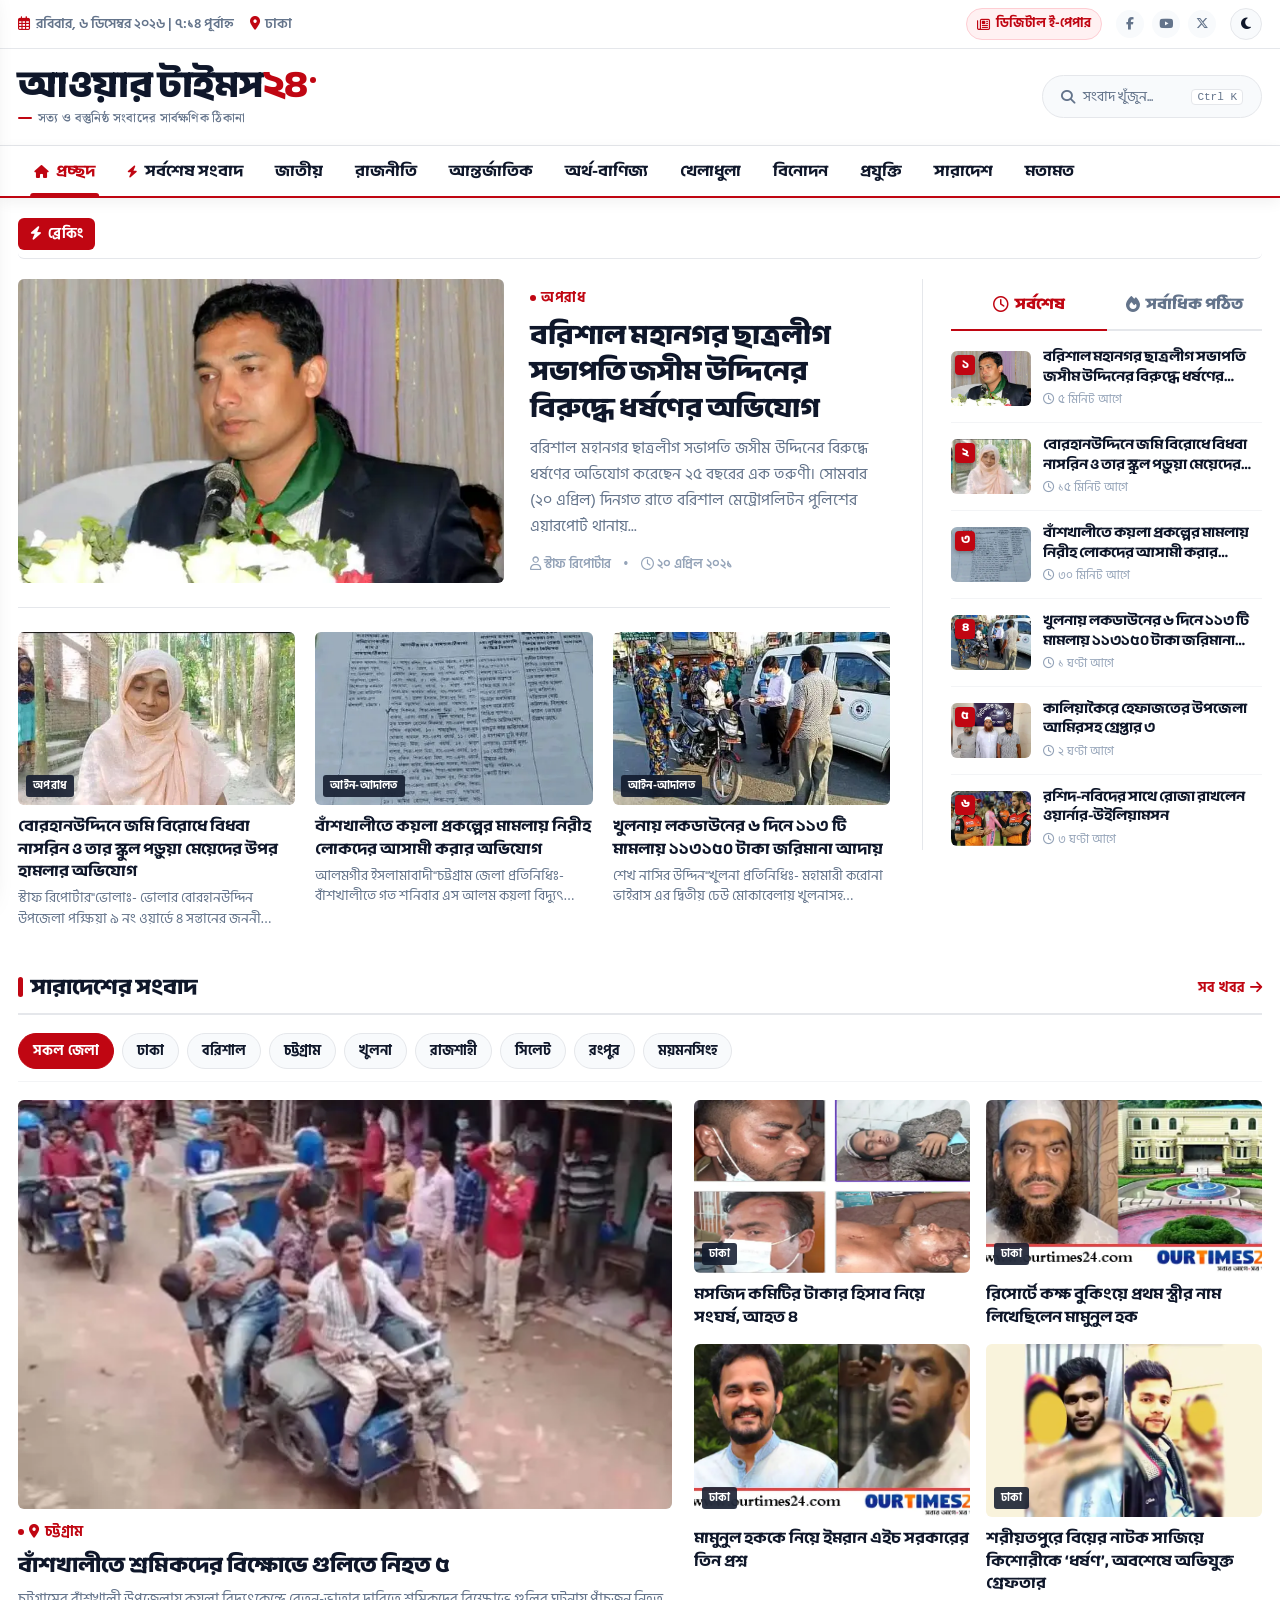
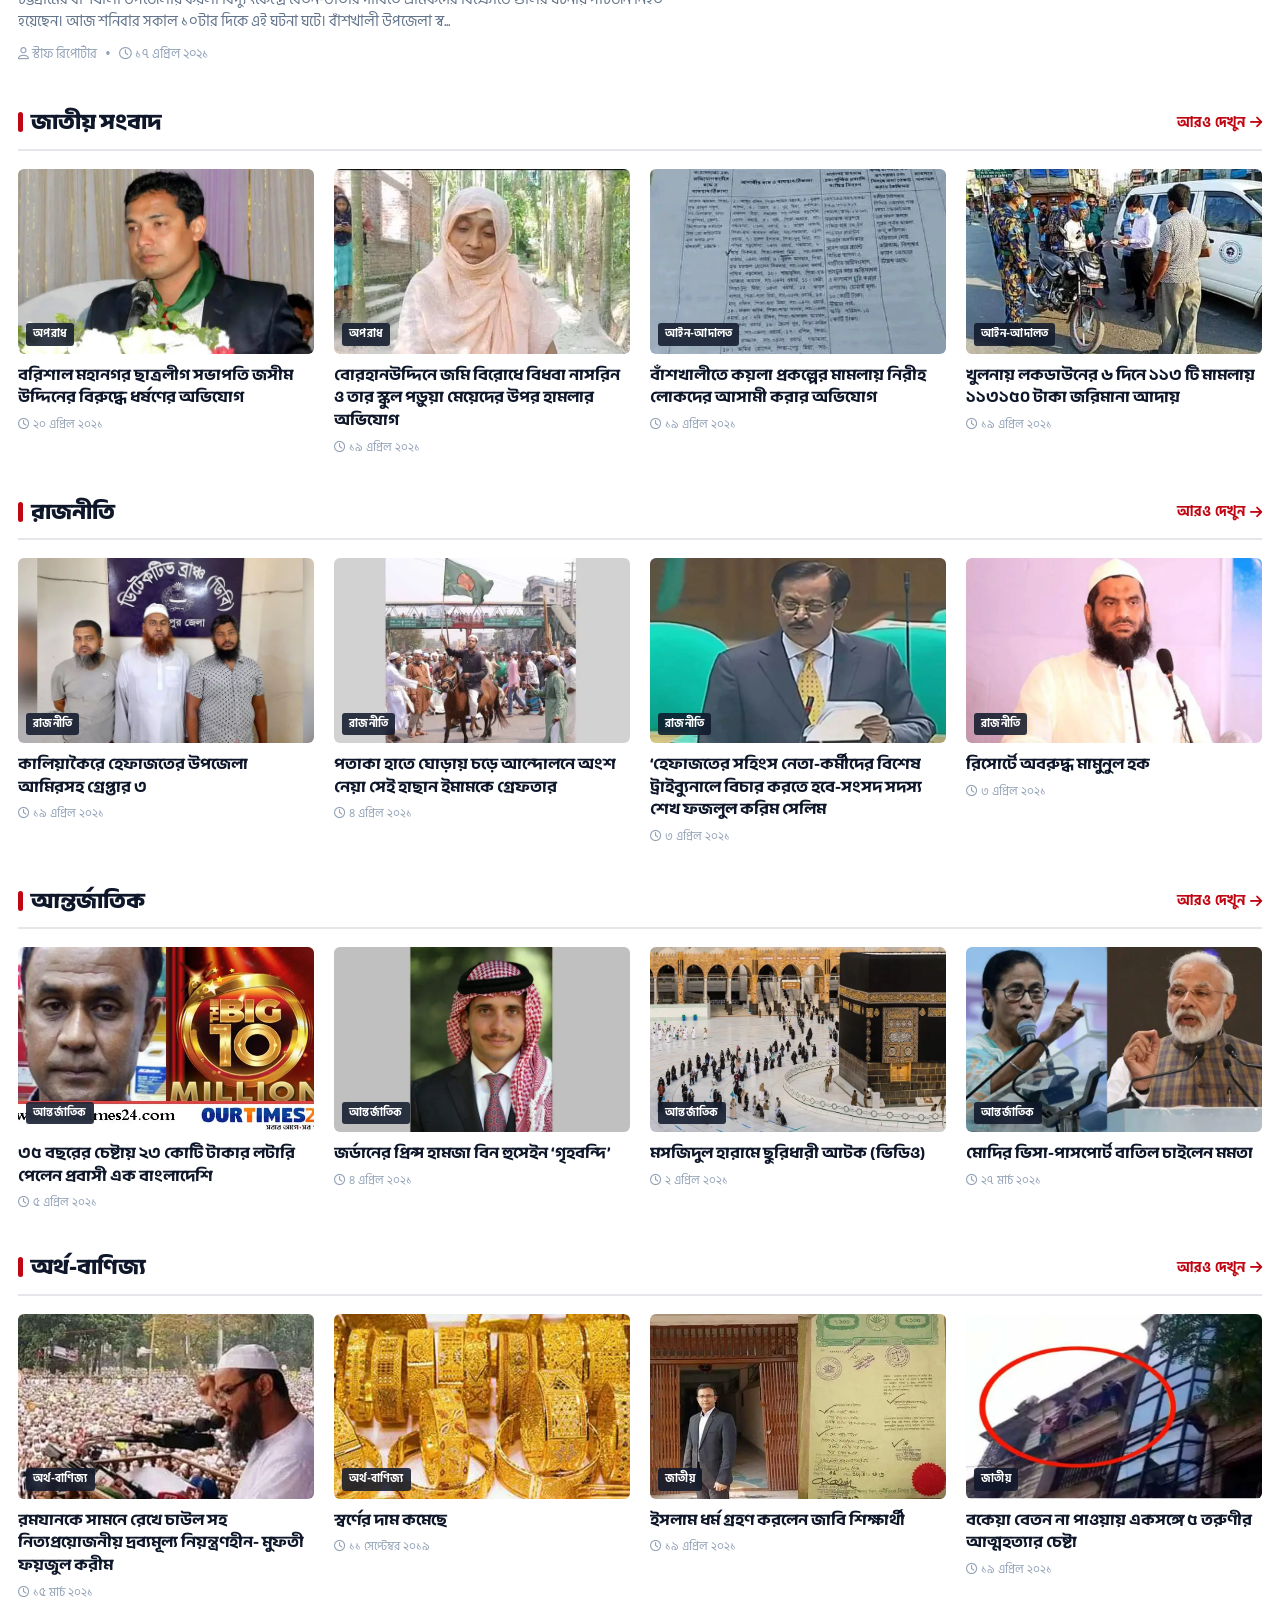
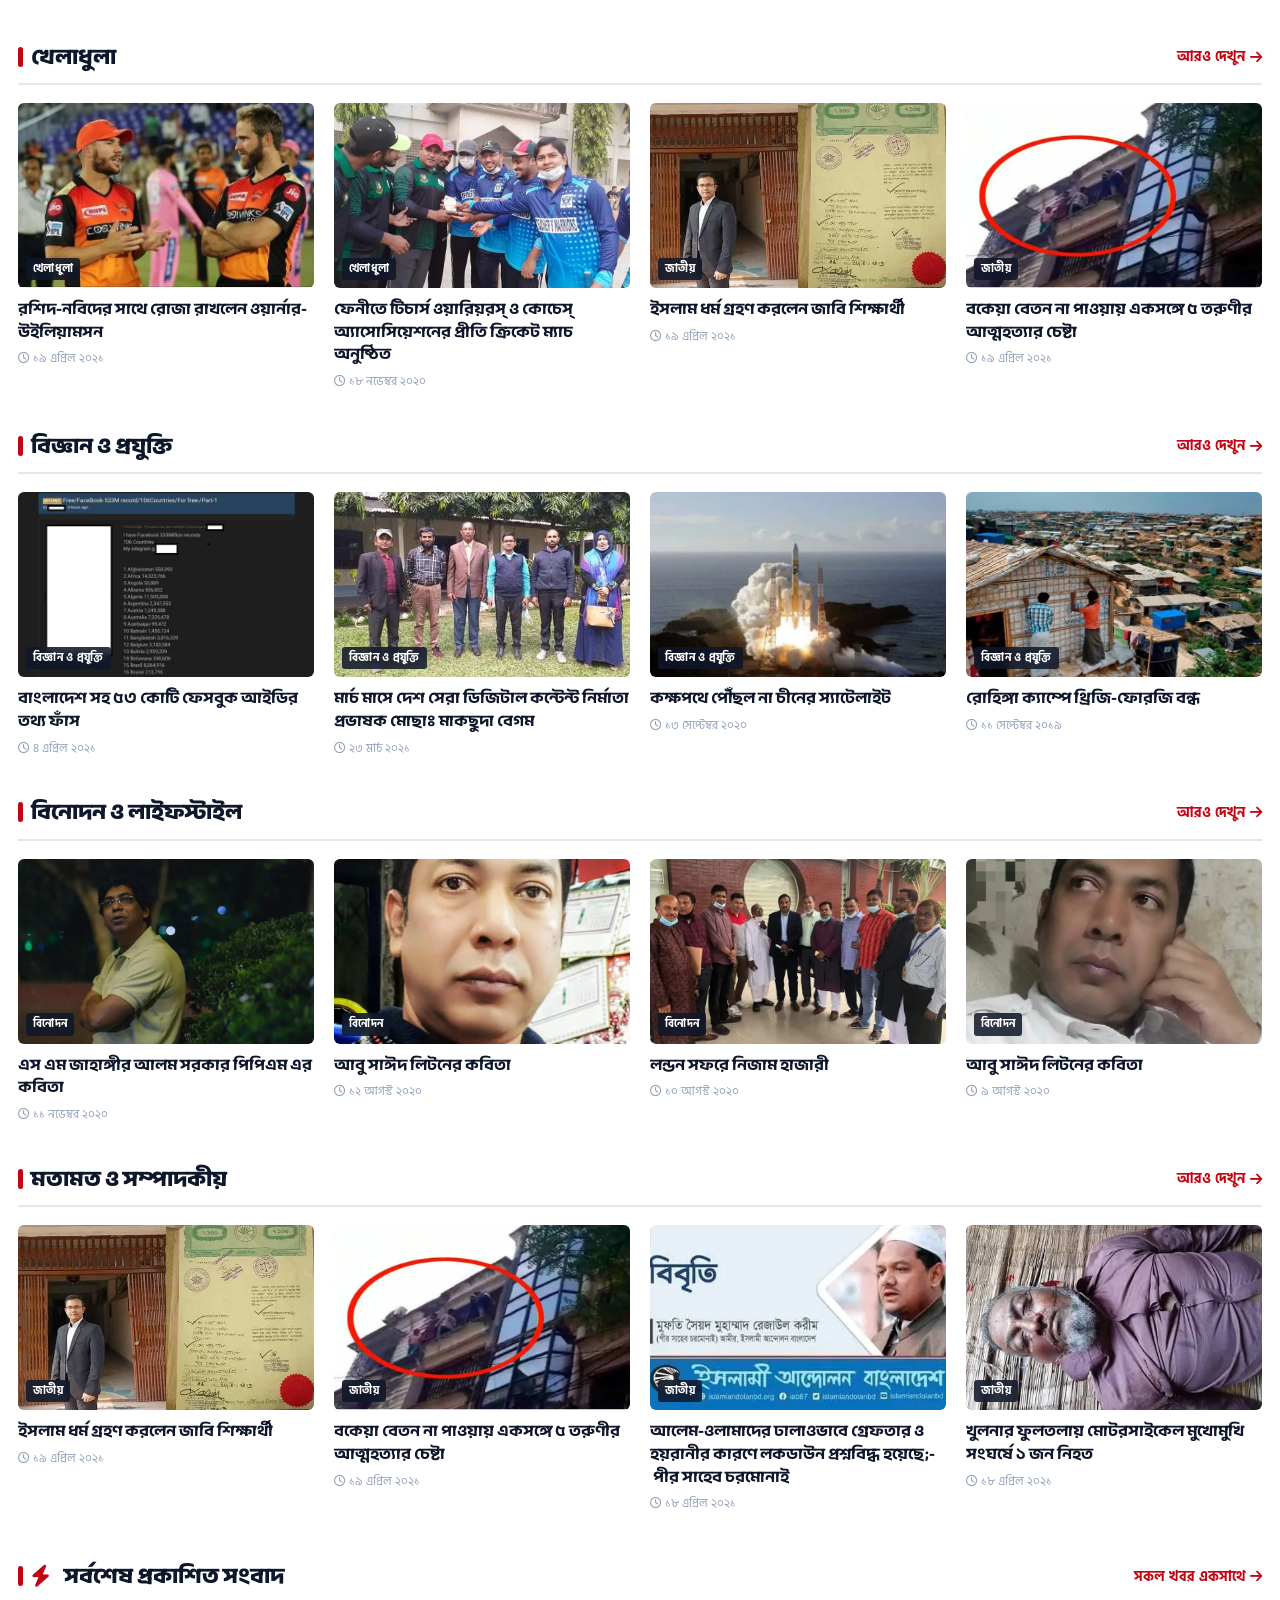
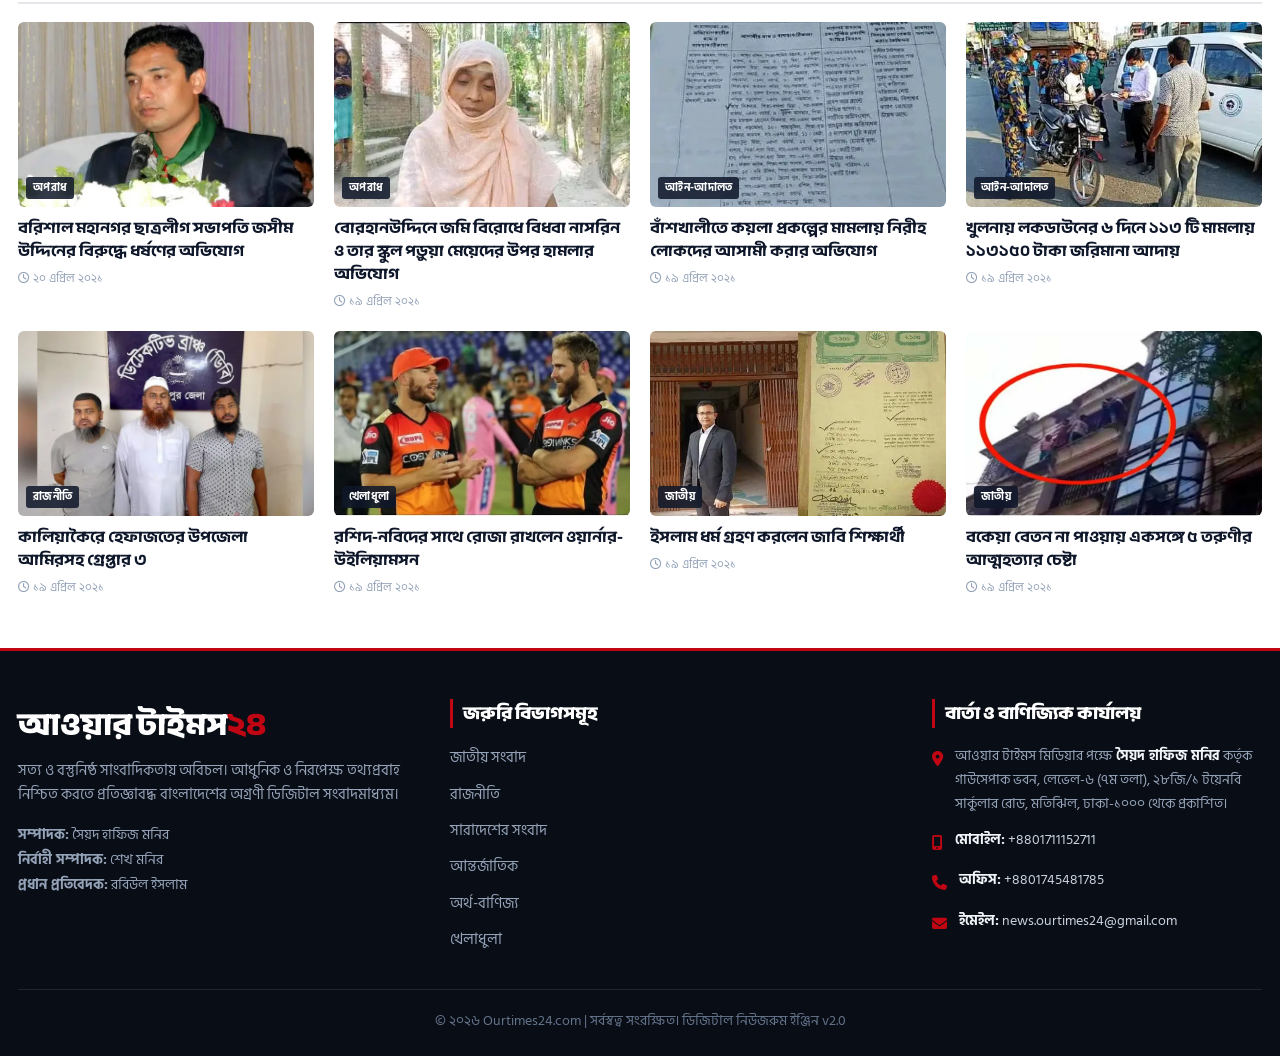
==== commit 85c9b0af: "feat(nav): replace 'বিভাগ' with 'সর্বশেষ সংবাদ' in mobile bottom nav and top navbar, restore categor" ====
--- a/index.html
+++ b/index.html
@@ -5,7 +5,7 @@
     <meta name="viewport" content="width=device-width, initial-scale=1.0">
     <title>আওয়ার টাইমস২৪ - সত্য ও বস্তুনিষ্ঠ সংবাদের সার্বক্ষণিক ঠিকানা</title>
     <link rel="icon" type="image/x-icon" href="favicon.ico">
-    <link rel="stylesheet" href="style.css?v=20260912_v10">
+    <link rel="stylesheet" href="style.css?v=20260913_v2">
     <link rel="stylesheet" href="https://cdnjs.cloudflare.com/ajax/libs/font-awesome/6.5.1/css/all.min.css">
 </head>
 <body>
@@ -75,6 +75,7 @@
         <div class="container nav-container-sticky-row">
             <ul class="nav-menu-scrollable">
                 <li class="nav-item"><a href="/" class="nav-link active"><i class="fa-solid fa-house" style="font-size:13px; margin-right:4px;"></i> প্রচ্ছদ</a></li>
+                <li class="nav-item"><a href="category.html?cat=latest" class="nav-link"><i class="fa-solid fa-bolt" style="color:var(--primary); font-size:12px; margin-right:4px;"></i> সর্বশেষ সংবাদ</a></li>
                 <li class="nav-item"><a href="category.html?cat=national" class="nav-link">জাতীয়</a></li>
                 <li class="nav-item"><a href="category.html?cat=politics" class="nav-link">রাজনীতি</a></li>
                 <li class="nav-item"><a href="category.html?cat=international" class="nav-link">আন্তর্জাতিক</a></li>
@@ -317,6 +318,7 @@
         </div>
         <ul class="drawer-nav-list">
             <li><a href="/" class="drawer-nav-link"><i class="fa-solid fa-house"></i> প্রচ্ছদ</a></li>
+            <li><a href="category.html?cat=latest" class="drawer-nav-link" style="color: var(--primary); font-weight: 700;"><i class="fa-solid fa-bolt"></i> সর্বশেষ সংবাদ</a></li>
             <li><a href="category.html?cat=national" class="drawer-nav-link"><i class="fa-solid fa-flag"></i> জাতীয়</a></li>
             <li><a href="category.html?cat=politics" class="drawer-nav-link"><i class="fa-solid fa-landmark"></i> রাজনীতি</a></li>
             <li><a href="category.html?cat=international" class="drawer-nav-link"><i class="fa-solid fa-earth-americas"></i> আন্তর্জাতিক</a></li>
@@ -338,10 +340,10 @@
             <i class="fa-solid fa-house"></i>
             <span>হোম</span>
         </a>
-        <button class="bottom-nav-item" onclick="toggleOffcanvasMenu()">
-            <i class="fa-solid fa-layer-group"></i>
-            <span>বিভাগ</span>
-        </button>
+        <a href="category.html?cat=latest" class="bottom-nav-item" id="bottomNavLatest">
+            <i class="fa-solid fa-bolt"></i>
+            <span>সর্বশেষ সংবাদ</span>
+        </a>
         <a href="epaper.html" class="bottom-nav-item">
             <i class="fa-regular fa-newspaper"></i>
             <span>ই-পেপার</span>
@@ -365,14 +367,16 @@
                         <div><strong>প্রধান প্রতিবেদক:</strong> রবিউল ইসলাম</div>
                     </div>
                 </div>
-                <div class="footer-latest-col">
-                    <h3 class="footer-col-title"><i class="fa-solid fa-clock-rotate-left"></i> সর্বশেষ সংবাদ</h3>
-                    <ul class="footer-latest-list" id="footerLatestNewsList">
-                        <!-- Populated dynamically by app.js -->
+                <div>
+                    <h3 class="footer-col-title">জরুরি বিভাগসমূহ</h3>
+                    <ul class="footer-links">
+                        <li><a href="category.html?cat=national">জাতীয় সংবাদ</a></li>
+                        <li><a href="category.html?cat=politics">রাজনীতি</a></li>
+                        <li><a href="category.html?cat=saradesh">সারাদেশের সংবাদ</a></li>
+                        <li><a href="category.html?cat=international">আন্তর্জাতিক</a></li>
+                        <li><a href="category.html?cat=economy">অর্থ-বাণিজ্য</a></li>
+                        <li><a href="category.html?cat=sports">খেলাধুলা</a></li>
                     </ul>
-                    <div style="margin-top: 14px;">
-                        <a href="category?cat=all" class="footer-view-all-link">সকল সংবাদ একসাথে দেখুন <i class="fa-solid fa-arrow-right"></i></a>
-                    </div>
                 </div>
                 <div>
                     <h3 class="footer-col-title">বার্তা ও বাণিজ্যিক কার্যালয়</h3>
--- a/style.css
+++ b/style.css
@@ -1373,6 +1373,18 @@
     color: var(--primary);
 }
 
+.bottom-nav-item span {
+    font-size: 11px;
+    white-space: nowrap;
+    letter-spacing: -0.2px;
+}
+
+@media (max-width: 360px) {
+    .bottom-nav-item span {
+        font-size: 10px;
+    }
+}
+
 /* ==========================================================================
    13. INSTANT LIVE SEARCH MODAL
    ========================================================================== */
@@ -1809,10 +1821,79 @@
         font-size: 11px;
     }
 
-    /* Hero on Phones */
-    .hero-grid {
-        grid-template-columns: 1fr;
-        gap: 18px;
+    /* Hero & Article Grid on Phones */
+    .hero-grid,
+    .article-grid,
+    .category-grid {
+        grid-template-columns: 1fr !important;
+        gap: 24px !important;
+        width: 100% !important;
+        overflow-x: hidden;
+    }
+
+    .article-editorial-sheet {
+        width: 100% !important;
+        max-width: 100% !important;
+        overflow-x: hidden;
+    }
+
+    .article-headline {
+        font-size: 24px !important;
+        line-height: 1.34 !important;
+        margin-bottom: 12px !important;
+        word-break: break-word;
+    }
+
+    .article-subtitle {
+        font-size: 15.5px !important;
+        line-height: 1.5 !important;
+        margin-bottom: 14px !important;
+    }
+
+    .article-meta-bar {
+        flex-direction: column !important;
+        align-items: flex-start !important;
+        gap: 12px !important;
+        padding: 10px 0 !important;
+        margin-bottom: 16px !important;
+    }
+
+    .article-actions-bar {
+        width: 100% !important;
+        display: flex !important;
+        flex-wrap: wrap !important;
+        gap: 8px !important;
+    }
+
+    .article-actions-bar .tool-btn {
+        padding: 6px 10px !important;
+        font-size: 12.5px !important;
+    }
+
+    .article-body-content {
+        font-size: 17px !important;
+        line-height: 1.8 !important;
+        word-break: break-word;
+        overflow-wrap: break-word;
+    }
+
+    .article-body-content img,
+    .article-body-content figure,
+    .article-body-content iframe,
+    .article-feature-image-box img {
+        max-width: 100% !important;
+        height: auto !important;
+    }
+
+    /* Flat Sidebar on Phones - drops cleanly underneath the article */
+    .flat-sidebar-block {
+        border-left: none !important;
+        padding-left: 0 !important;
+        margin-top: 28px !important;
+        border-top: 2px solid var(--border-color) !important;
+        padding-top: 24px !important;
+        position: static !important;
+        width: 100% !important;
     }
 
     .flat-hero-block {
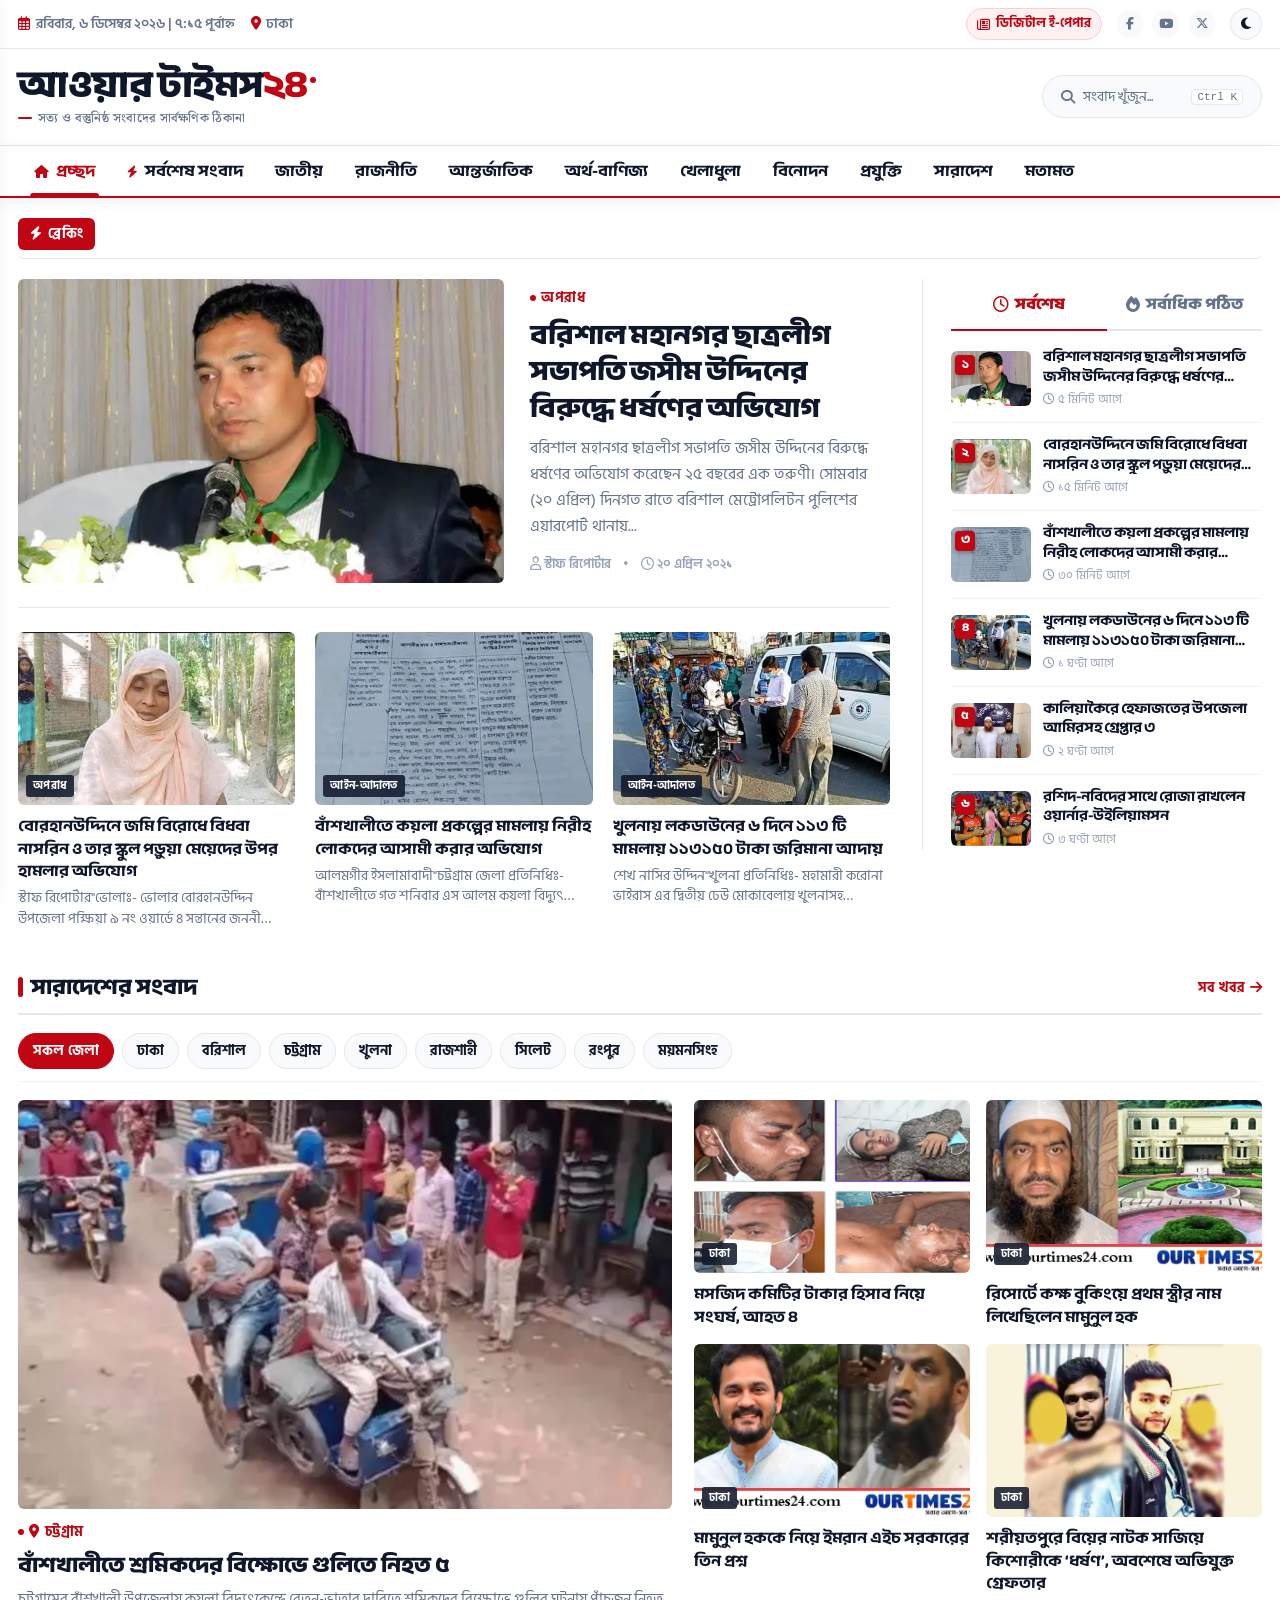
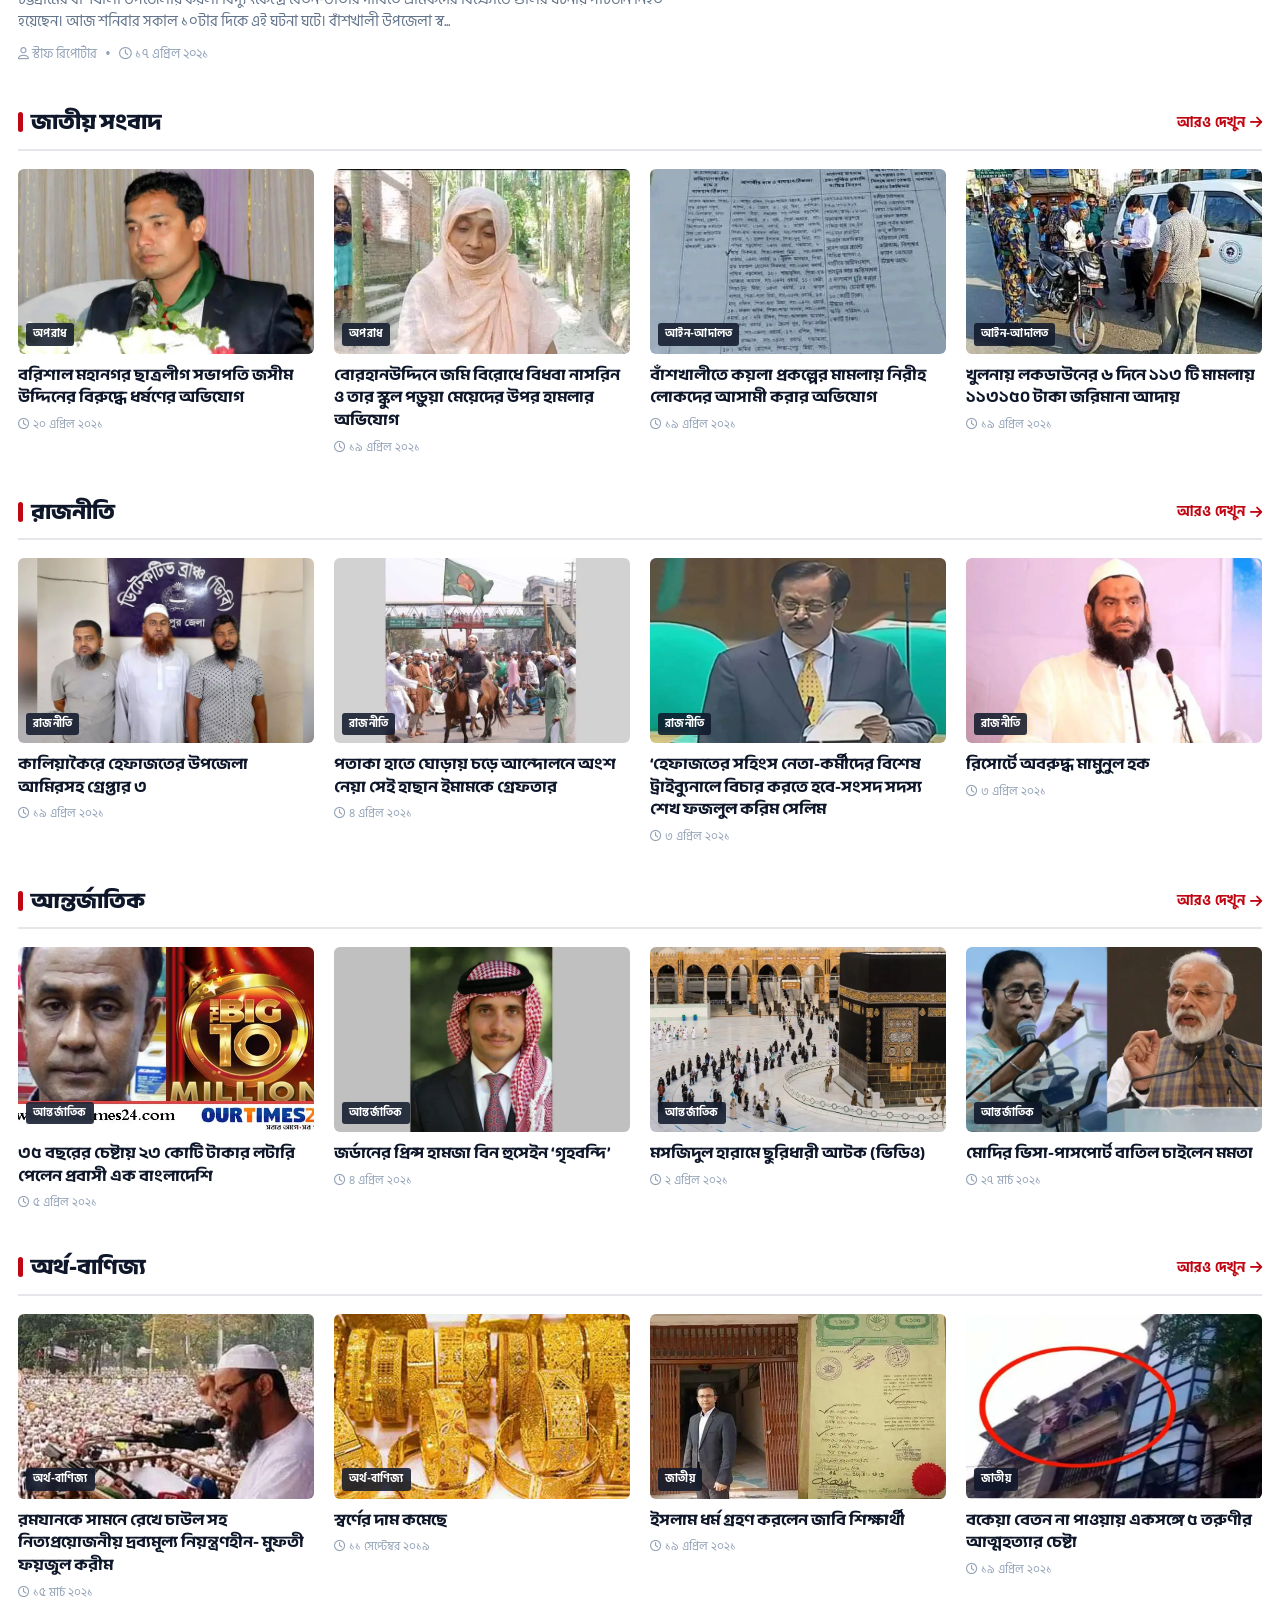
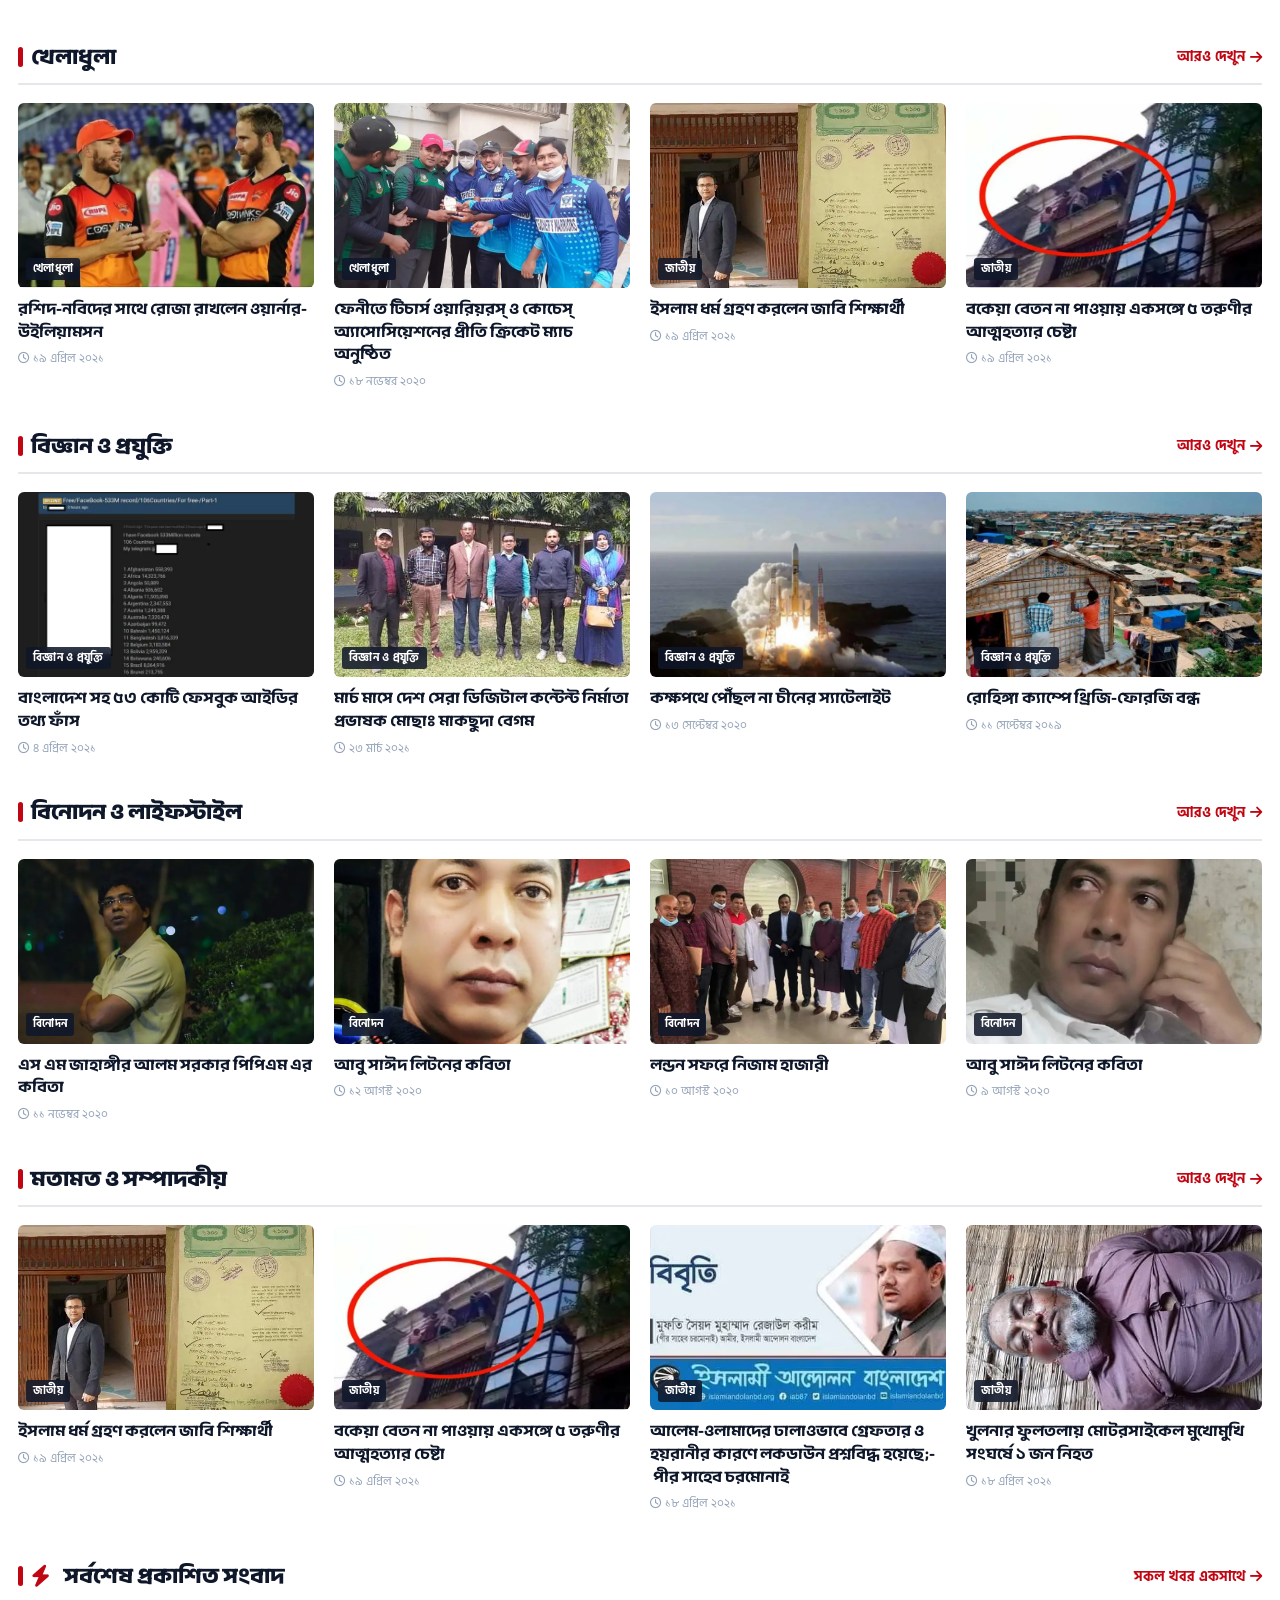
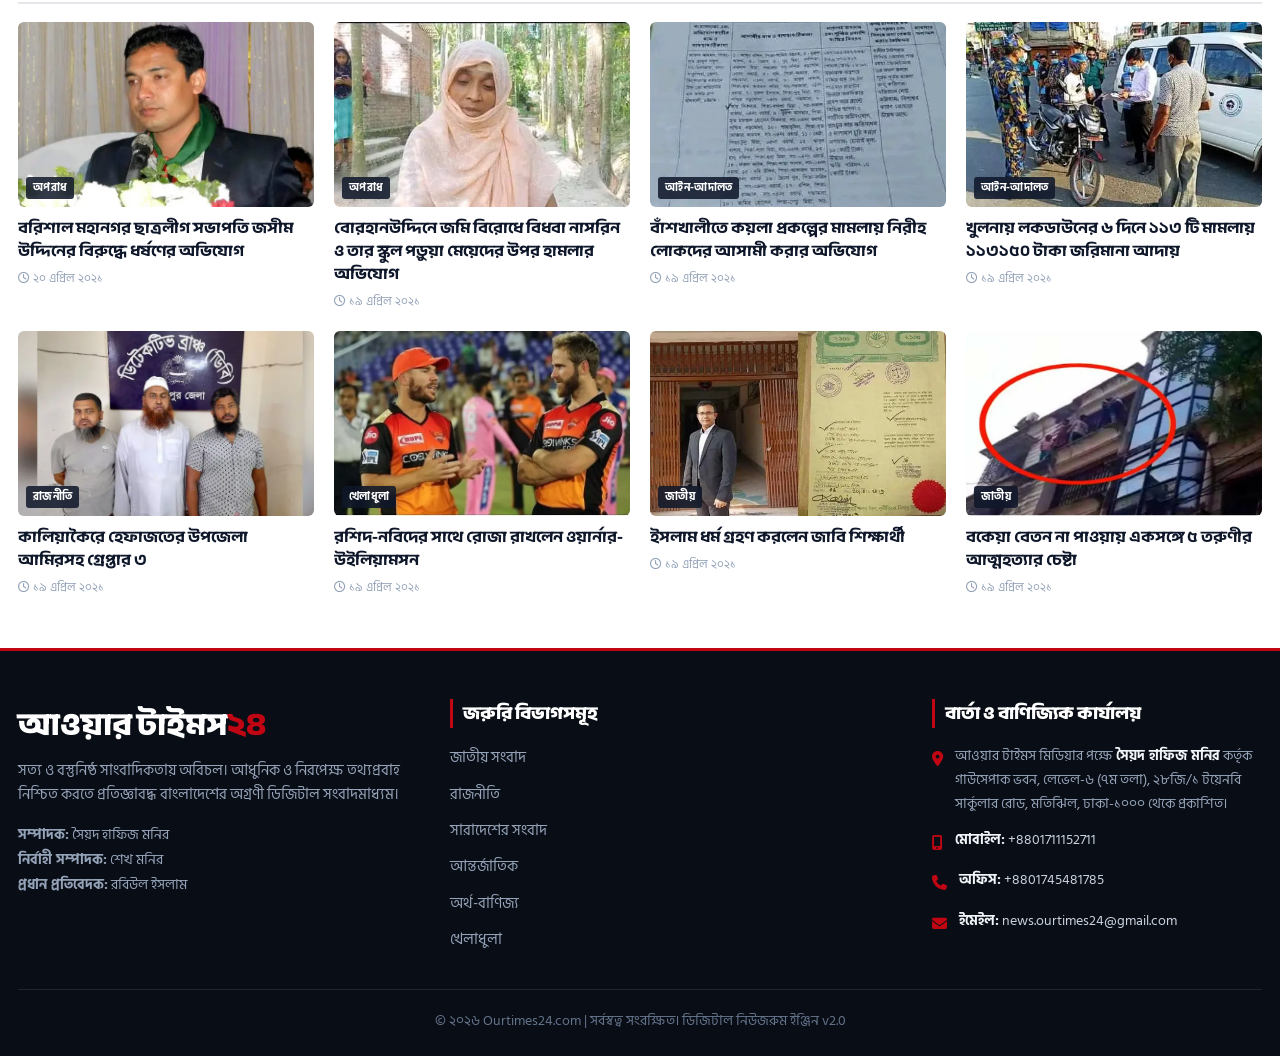
==== commit 825b9b90: "feat(header-epaper): redesign mobile header with left epaper and right logo, remove bottom nav, and " ====
--- a/index.html
+++ b/index.html
@@ -5,7 +5,7 @@
     <meta name="viewport" content="width=device-width, initial-scale=1.0">
     <title>আওয়ার টাইমস২৪ - সত্য ও বস্তুনিষ্ঠ সংবাদের সার্বক্ষণিক ঠিকানা</title>
     <link rel="icon" type="image/x-icon" href="favicon.ico">
-    <link rel="stylesheet" href="style.css?v=20260913_v2">
+    <link rel="stylesheet" href="style.css?v=20260913_v3">
     <link rel="stylesheet" href="https://cdnjs.cloudflare.com/ajax/libs/font-awesome/6.5.1/css/all.min.css">
 </head>
 <body>
@@ -49,6 +49,9 @@
                 <button class="btn-mobile-drawer" onclick="toggleOffcanvasMenu()" title="মেনু খুলুন">
                     <i class="fa-solid fa-bars"></i>
                 </button>
+                <a href="epaper.html" class="mobile-header-epaper-btn">
+                    <i class="fa-regular fa-newspaper"></i> <span>ই-পেপার</span>
+                </a>
                 <a href="/" class="brand-logo-wrap">
                     <div class="logo-bangla">আওয়ার টাইমস<span>২৪</span></div>
                     <div class="logo-tagline">
--- a/style.css
+++ b/style.css
@@ -411,6 +411,7 @@
     align-items: center;
     position: relative;
     width: 100%;
+    min-width: 0;
 }
 
 .nav-menu-scrollable {
@@ -421,6 +422,7 @@
     white-space: nowrap;
     scrollbar-width: none;
     width: 100%;
+    min-width: 0;
     -webkit-overflow-scrolling: touch;
     padding: 0;
     margin: 0;
@@ -1785,40 +1787,97 @@
    16. MOBILE VIEW OPTIMIZATIONS (PHONE VIEW MEDIA QUERIES <= 768px)
    ========================================================================== */
 @media (max-width: 768px) {
-    body {
-        padding-bottom: 64px; /* Space for Mobile Bottom Bar */
+    html, body {
+        width: 100% !important;
+        max-width: 100vw !important;
+        overflow-x: hidden !important;
+        padding-bottom: 0 !important;
+    }
+
+    .container {
+        padding: 0 12px !important;
+        width: 100% !important;
+        max-width: 100vw !important;
+        box-sizing: border-box !important;
+    }
+
+    .main-nav-wrapper {
+        width: 100% !important;
+        max-width: 100vw !important;
+        overflow-x: hidden !important;
     }
 
     .top-utility-bar {
         display: none; /* Clean uncluttered mobile header */
     }
 
+    /* 1. User Preference: Hide Hamburger & Search Buttons on Phone Header */
     .btn-mobile-drawer {
-        display: block;
+        display: none !important;
+    }
+
+    .brand-right-actions {
+        display: none !important;
     }
 
     .search-trigger-btn {
-        width: 40px;
-        height: 40px;
-        padding: 0;
-        border-radius: 50%;
-        justify-content: center;
-    }
-
-    .search-trigger-btn span, .search-trigger-btn kbd {
+        display: none !important;
+    }
+
+    .btn-photocard-quick {
         display: none;
     }
 
-    .btn-photocard-quick {
-        display: none; /* accessible via mobile bottom bar */
+    /* 2. User Preference: Remove Mobile Bottom Nav */
+    .mobile-bottom-nav {
+        display: none !important;
+    }
+
+    body {
+        padding-bottom: 0 !important;
+    }
+
+    /* 3. User Preference: E-Paper on Left, Logo on Right */
+    .mobile-header-epaper-btn {
+        display: inline-flex !important;
+        order: 1 !important;
+    }
+
+    .brand-header-grid {
+        display: flex !important;
+        justify-content: space-between !important;
+        align-items: center !important;
+        width: 100% !important;
+        padding: 10px 0 !important;
+    }
+
+    .brand-left-block {
+        display: flex !important;
+        justify-content: space-between !important;
+        align-items: center !important;
+        width: 100% !important;
+        gap: 12px !important;
+    }
+
+    .brand-logo-wrap {
+        order: 2 !important;
+        margin-left: auto !important;
+        text-align: right !important;
+        display: flex !important;
+        flex-direction: column !important;
+        align-items: flex-end !important;
+        white-space: nowrap !important;
+        text-decoration: none !important;
     }
 
     .logo-bangla {
-        font-size: 27px;
+        font-size: 22px !important;
+        line-height: 1.15 !important;
+        white-space: nowrap !important;
     }
 
     .logo-tagline {
-        font-size: 11px;
+        display: none !important;
     }
 
     /* Hero & Article Grid on Phones */
@@ -3806,4 +3865,372 @@
     }
 }
 
-
+/* ==========================================================================
+   20. MOBILE HEADER E-PAPER BUTTON
+   ========================================================================== */
+.mobile-header-epaper-btn {
+    display: none;
+    align-items: center;
+    gap: 6px;
+    font-size: 13.5px;
+    font-weight: 700;
+    color: #ffffff;
+    background: var(--primary);
+    padding: 6px 13px;
+    border-radius: 6px;
+    text-decoration: none;
+    transition: var(--transition);
+    white-space: nowrap;
+    box-shadow: 0 2px 6px rgba(192, 6, 18, 0.25);
+}
+
+.mobile-header-epaper-btn:hover {
+    background: #a0050f;
+    color: #ffffff;
+}
+
+/* ==========================================================================
+   21. DIGITAL E-PAPER SYSTEM (DESKTOP & MOBILE RESPONSIVE)
+   ========================================================================== */
+.top-header-bar {
+    background: #ffffff;
+    border-bottom: 1px solid var(--border-color);
+    padding: 10px 0;
+}
+
+.top-header-inner {
+    display: flex;
+    justify-content: space-between;
+    align-items: center;
+}
+
+.top-brand-logo {
+    text-decoration: none;
+    color: var(--text-main);
+    display: flex;
+    flex-direction: column;
+}
+
+.top-logo-bn {
+    font-family: var(--font-heading);
+    font-size: 28px;
+    font-weight: 900;
+    line-height: 1.15;
+    color: var(--text-main);
+}
+
+.top-logo-bn span {
+    color: var(--primary);
+}
+
+.top-logo-tagline-bottom {
+    font-size: 11.5px;
+    color: var(--text-muted);
+    font-weight: 600;
+}
+
+.top-epaper-btn {
+    display: inline-flex;
+    align-items: center;
+    gap: 6px;
+    font-size: 13.5px;
+    font-weight: 700;
+    padding: 7px 14px;
+    border-radius: 6px;
+    background: var(--bg-subtle);
+    border: 1px solid var(--border-color);
+    color: var(--text-main);
+    text-decoration: none;
+    transition: var(--transition);
+}
+
+.top-epaper-btn:hover {
+    background: var(--primary);
+    color: #ffffff;
+    border-color: var(--primary);
+}
+
+/* E-Paper Interactive Toolbar */
+.epaper-toolbar {
+    background: #0f172a;
+    color: #ffffff;
+    padding: 10px 0;
+    position: sticky;
+    top: 0;
+    z-index: 100;
+    box-shadow: 0 4px 14px rgba(0, 0, 0, 0.2);
+}
+
+.epaper-toolbar .container {
+    display: flex;
+    justify-content: space-between;
+    align-items: center;
+    flex-wrap: wrap;
+    gap: 12px;
+}
+
+.epaper-toolbar label {
+    color: #cbd5e1;
+}
+
+.epaper-toolbar .control-input,
+.epaper-toolbar .control-select {
+    background: #1e293b;
+    border: 1px solid #334155;
+    color: #ffffff;
+    border-radius: 4px;
+}
+
+.epaper-toolbar .tool-btn {
+    background: #1e293b;
+    border: 1px solid #334155;
+    color: #ffffff;
+}
+
+.epaper-toolbar .tool-btn:hover {
+    background: var(--primary);
+    border-color: var(--primary);
+    color: #ffffff;
+}
+
+/* Newspaper Canvas & Sheet */
+.epaper-viewer-wrapper {
+    background: #334155;
+    padding: 28px 12px 60px;
+    min-height: 80vh;
+    display: flex;
+    flex-direction: column;
+    align-items: center;
+    position: relative;
+    overflow-x: auto;
+    touch-action: pan-x pan-y pinch-zoom;
+    -webkit-overflow-scrolling: touch;
+}
+
+.newspaper-sheet {
+    background: #ffffff;
+    color: #111827;
+    width: 100%;
+    max-width: 980px;
+    min-height: 1200px;
+    box-shadow: 0 16px 40px rgba(0,0,0,0.45);
+    border: 1px solid #cbd5e1;
+    border-radius: 4px;
+    padding: 30px 32px;
+    position: relative;
+    transform-origin: top center;
+    transition: transform 0.2s ease;
+    box-sizing: border-box;
+}
+
+.epaper-masthead {
+    border-bottom: 3px double #111827;
+    padding-bottom: 12px;
+    margin-bottom: 18px;
+    text-align: center;
+}
+
+.epaper-masthead-top {
+    display: flex;
+    justify-content: space-between;
+    font-size: 11.5px;
+    font-weight: 700;
+    color: #4b5563;
+    border-bottom: 1px solid #e5e7eb;
+    padding-bottom: 5px;
+    margin-bottom: 10px;
+    flex-wrap: wrap;
+    gap: 6px;
+}
+
+.epaper-brand-title {
+    display: flex;
+    flex-direction: column;
+    justify-content: center;
+    align-items: center;
+    margin-bottom: 6px;
+}
+
+.epaper-page-grid {
+    display: grid;
+    grid-template-columns: 2.2fr 1.2fr;
+    gap: 20px;
+}
+
+.epaper-story-block {
+    border: 1px solid transparent;
+    padding: 10px;
+    border-radius: 4px;
+    cursor: pointer;
+    position: relative;
+    transition: all 0.2s ease;
+    background: transparent;
+}
+
+.epaper-story-block:hover {
+    background: rgba(192, 6, 18, 0.05);
+    border-color: rgba(192, 6, 18, 0.35);
+    box-shadow: 0 2px 10px rgba(0, 0, 0, 0.06);
+}
+
+.epaper-story-headline {
+    font-family: var(--font-heading);
+    font-weight: 800;
+    color: #111827;
+    line-height: 1.32;
+    margin-bottom: 6px;
+}
+
+.epaper-lead-head { font-size: 26px; }
+.epaper-sub-head { font-size: 17px; }
+.epaper-col-head { font-size: 15px; }
+
+.epaper-story-body {
+    font-size: 13.5px;
+    line-height: 1.68;
+    color: #374151;
+    text-align: justify;
+}
+
+/* Thumbnail Drawer */
+.epaper-thumbnail-drawer {
+    background: #ffffff;
+    border-top: 1px solid var(--border-color);
+    padding: 14px 0;
+    position: sticky;
+    bottom: 0;
+    z-index: 90;
+    box-shadow: 0 -4px 14px rgba(0, 0, 0, 0.06);
+}
+
+.thumbnail-slider {
+    display: flex;
+    gap: 12px;
+    overflow-x: auto;
+    padding-bottom: 6px;
+}
+
+.page-thumb-card {
+    border: 1px solid var(--border-color);
+    background: #f8fafc;
+    padding: 6px 10px;
+    min-width: 110px;
+    text-align: center;
+    cursor: pointer;
+    flex-shrink: 0;
+    border-radius: 6px;
+    transition: var(--transition);
+}
+
+.page-thumb-card.active, .page-thumb-card:hover {
+    border-color: var(--primary);
+    background: var(--primary-light);
+    color: var(--primary);
+}
+
+.thumb-preview-box {
+    width: 100%;
+    aspect-ratio: 3 / 4;
+    background: #ffffff;
+    border: 1px solid #cbd5e1;
+    border-radius: 4px;
+    margin-bottom: 6px;
+    display: flex;
+    align-items: center;
+    justify-content: center;
+    font-size: 20px;
+    font-weight: 800;
+    color: #64748b;
+}
+
+/* News Clipping Modal */
+.clipping-modal {
+    position: fixed;
+    top: 0;
+    left: 0;
+    right: 0;
+    bottom: 0;
+    background: rgba(0, 0, 0, 0.75);
+    backdrop-filter: blur(4px);
+    display: none;
+    align-items: center;
+    justify-content: center;
+    z-index: 99999;
+    padding: 16px;
+}
+
+.clipping-modal.active {
+    display: flex;
+}
+
+.clipping-modal-content {
+    background: #ffffff;
+    width: 100%;
+    max-width: 700px;
+    max-height: 90vh;
+    overflow-y: auto;
+    border-radius: 8px;
+    border: 1px solid var(--border-color);
+    box-shadow: 0 20px 40px rgba(0,0,0,0.3);
+    display: flex;
+    flex-direction: column;
+}
+
+.clipping-header {
+    display: flex;
+    justify-content: space-between;
+    align-items: center;
+    padding: 14px 18px;
+    border-bottom: 1px solid var(--border-color);
+    background: #f8fafc;
+}
+
+.clipping-body {
+    padding: 20px;
+}
+
+.clipping-preview-frame {
+    background: #ffffff;
+    border: 2px solid #111827;
+    padding: 20px;
+    box-shadow: 4px 4px 0px rgba(0,0,0,0.15);
+}
+
+/* Responsive E-Paper on Phones */
+@media (max-width: 768px) {
+    .epaper-toolbar {
+        position: relative;
+        padding: 8px 0;
+    }
+
+    .epaper-toolbar .container {
+        flex-direction: column;
+        align-items: stretch;
+        gap: 10px;
+    }
+
+    .epaper-viewer-wrapper {
+        padding: 12px 6px 40px;
+    }
+
+    .newspaper-sheet {
+        padding: 16px 12px;
+        min-height: auto;
+        border-radius: 4px;
+    }
+
+    .epaper-page-grid {
+        grid-template-columns: 1fr !important;
+        gap: 14px;
+    }
+
+    .epaper-lead-head {
+        font-size: 21px !important;
+    }
+
+    .epaper-brand-title .top-logo-bn {
+        font-size: 32px !important;
+    }
+}
+
+
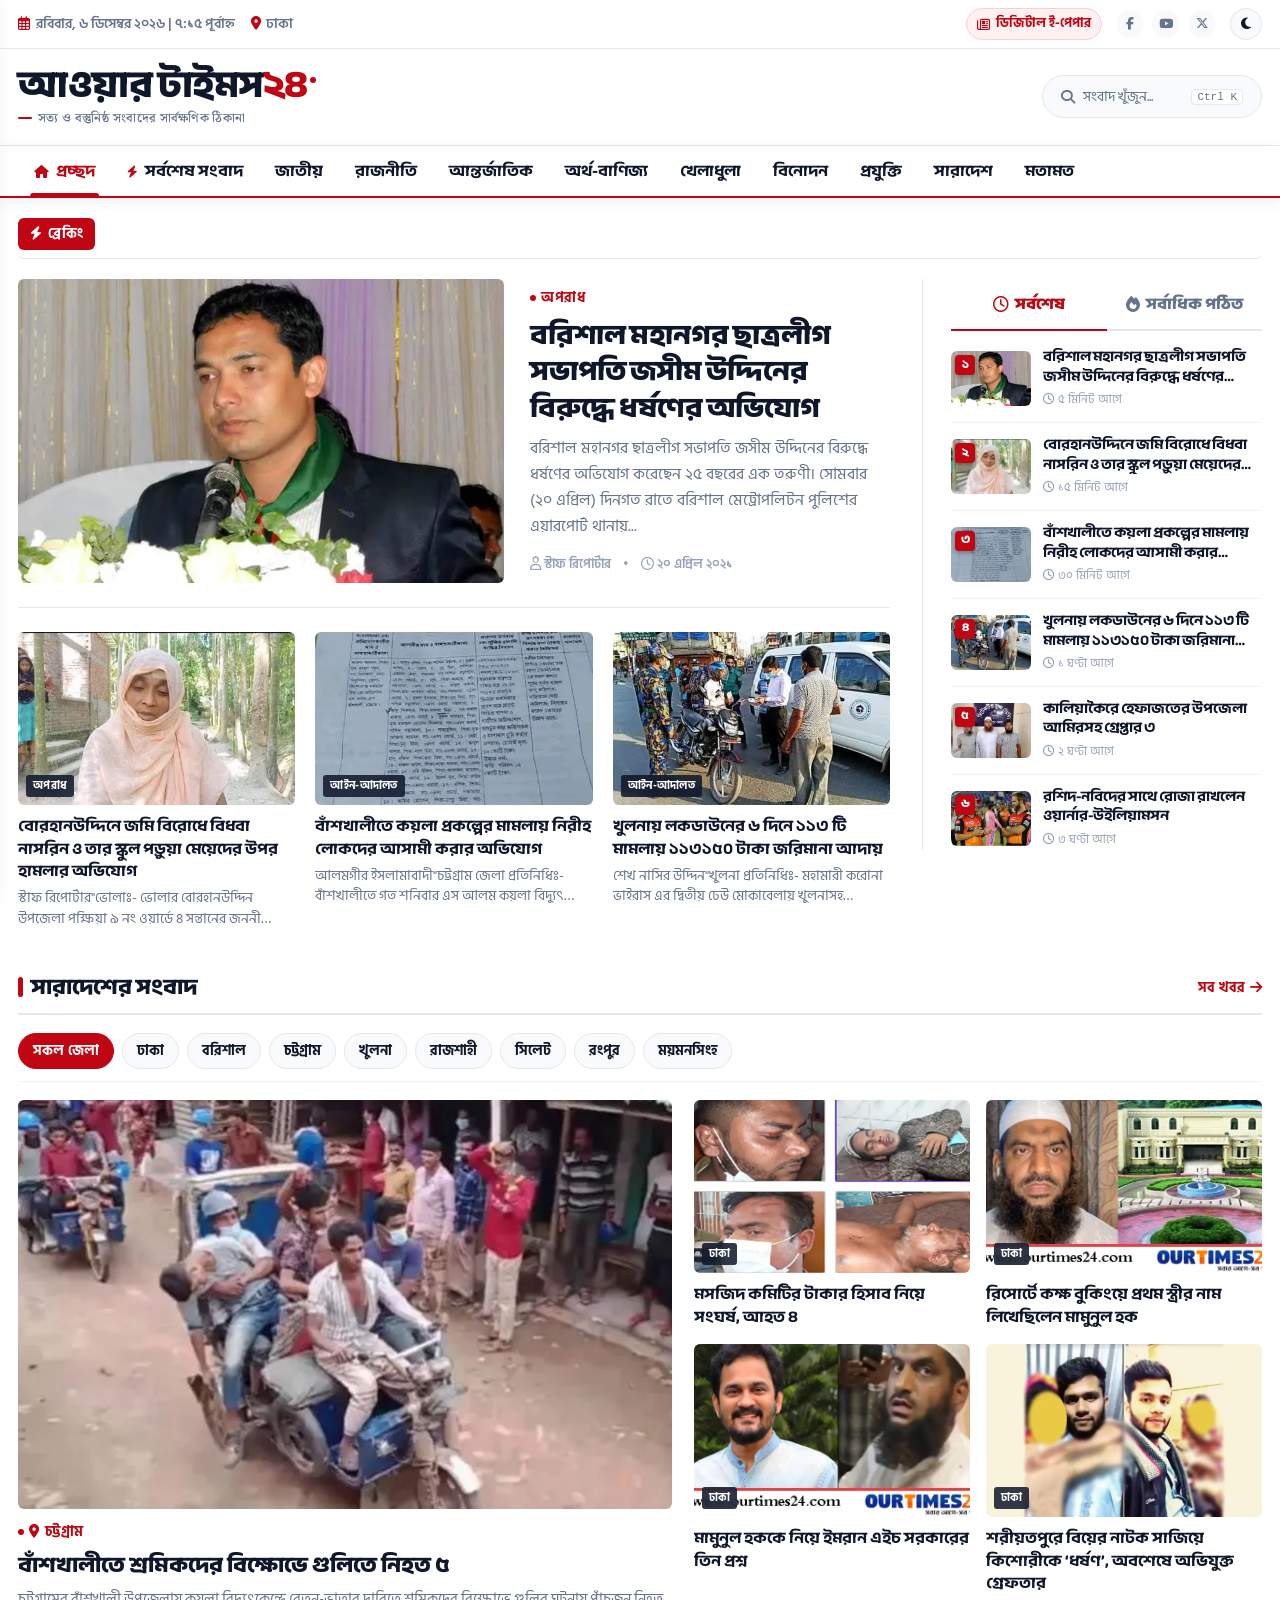
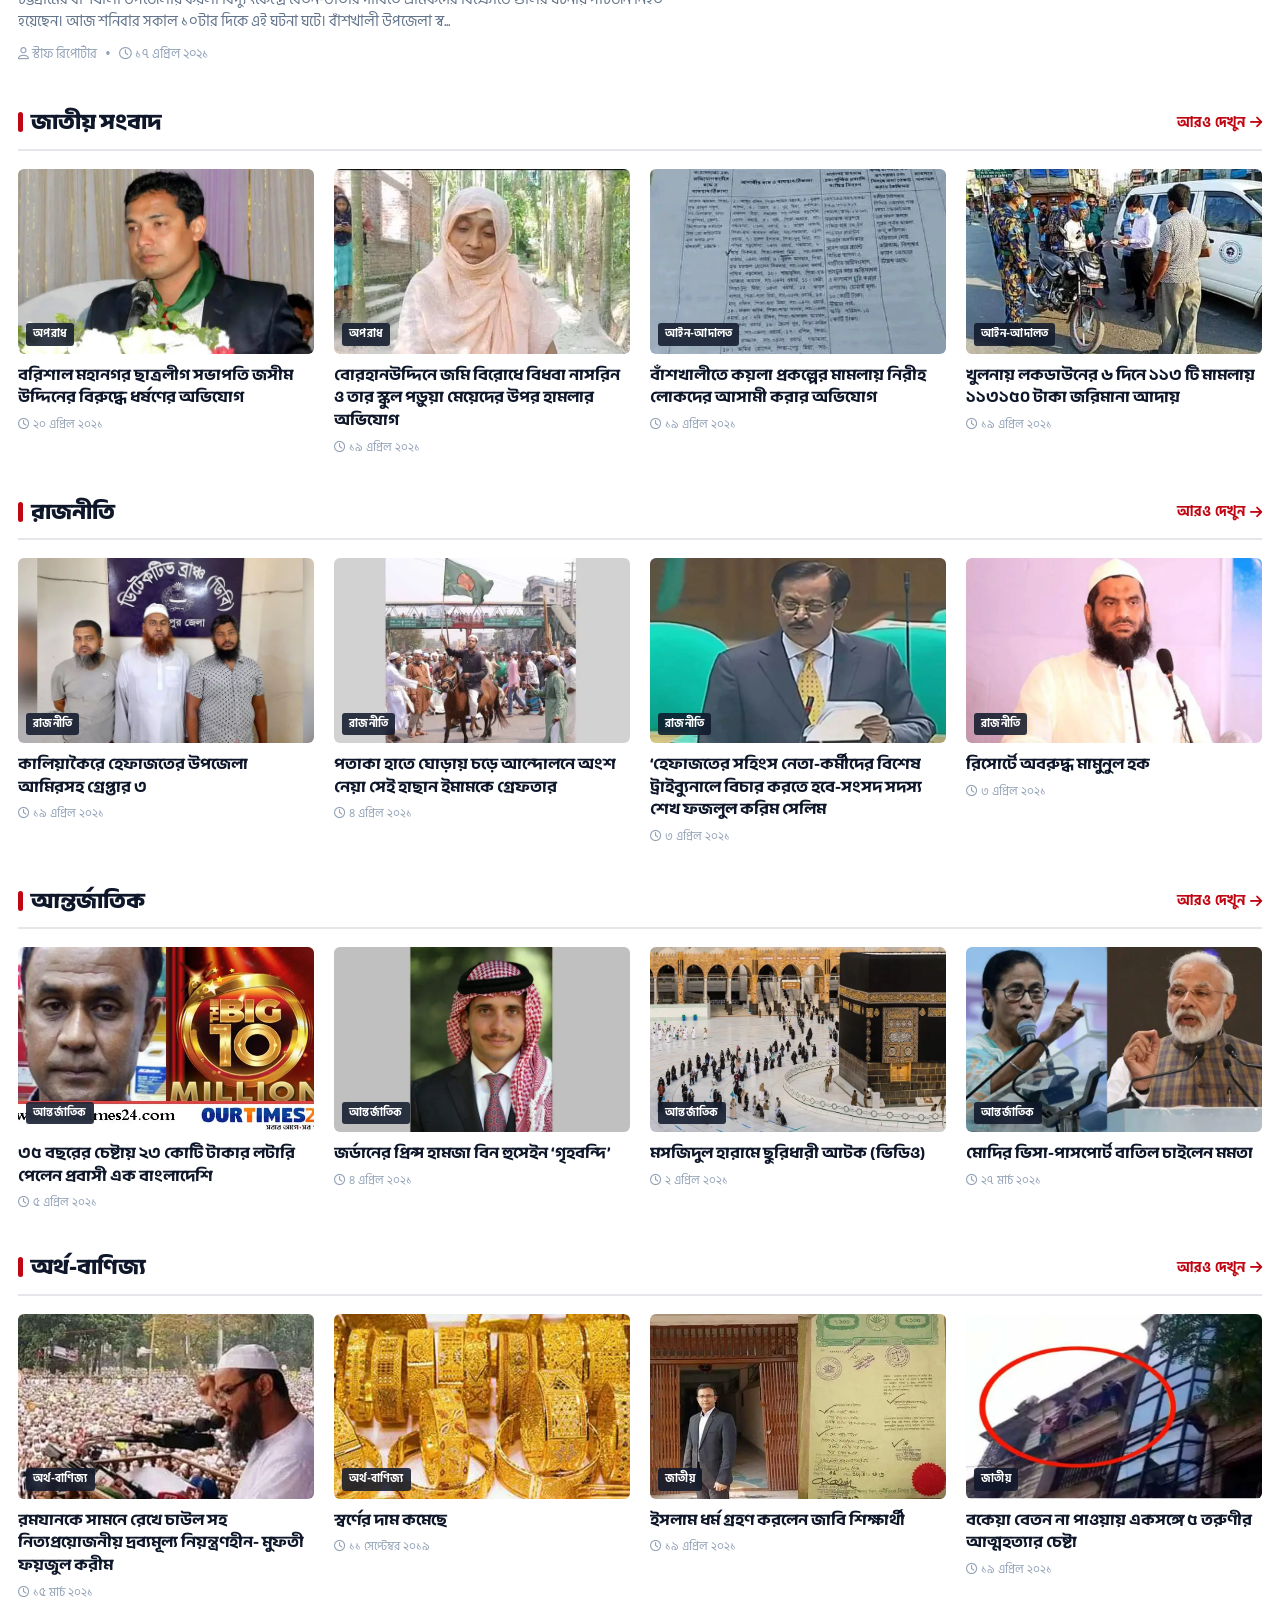
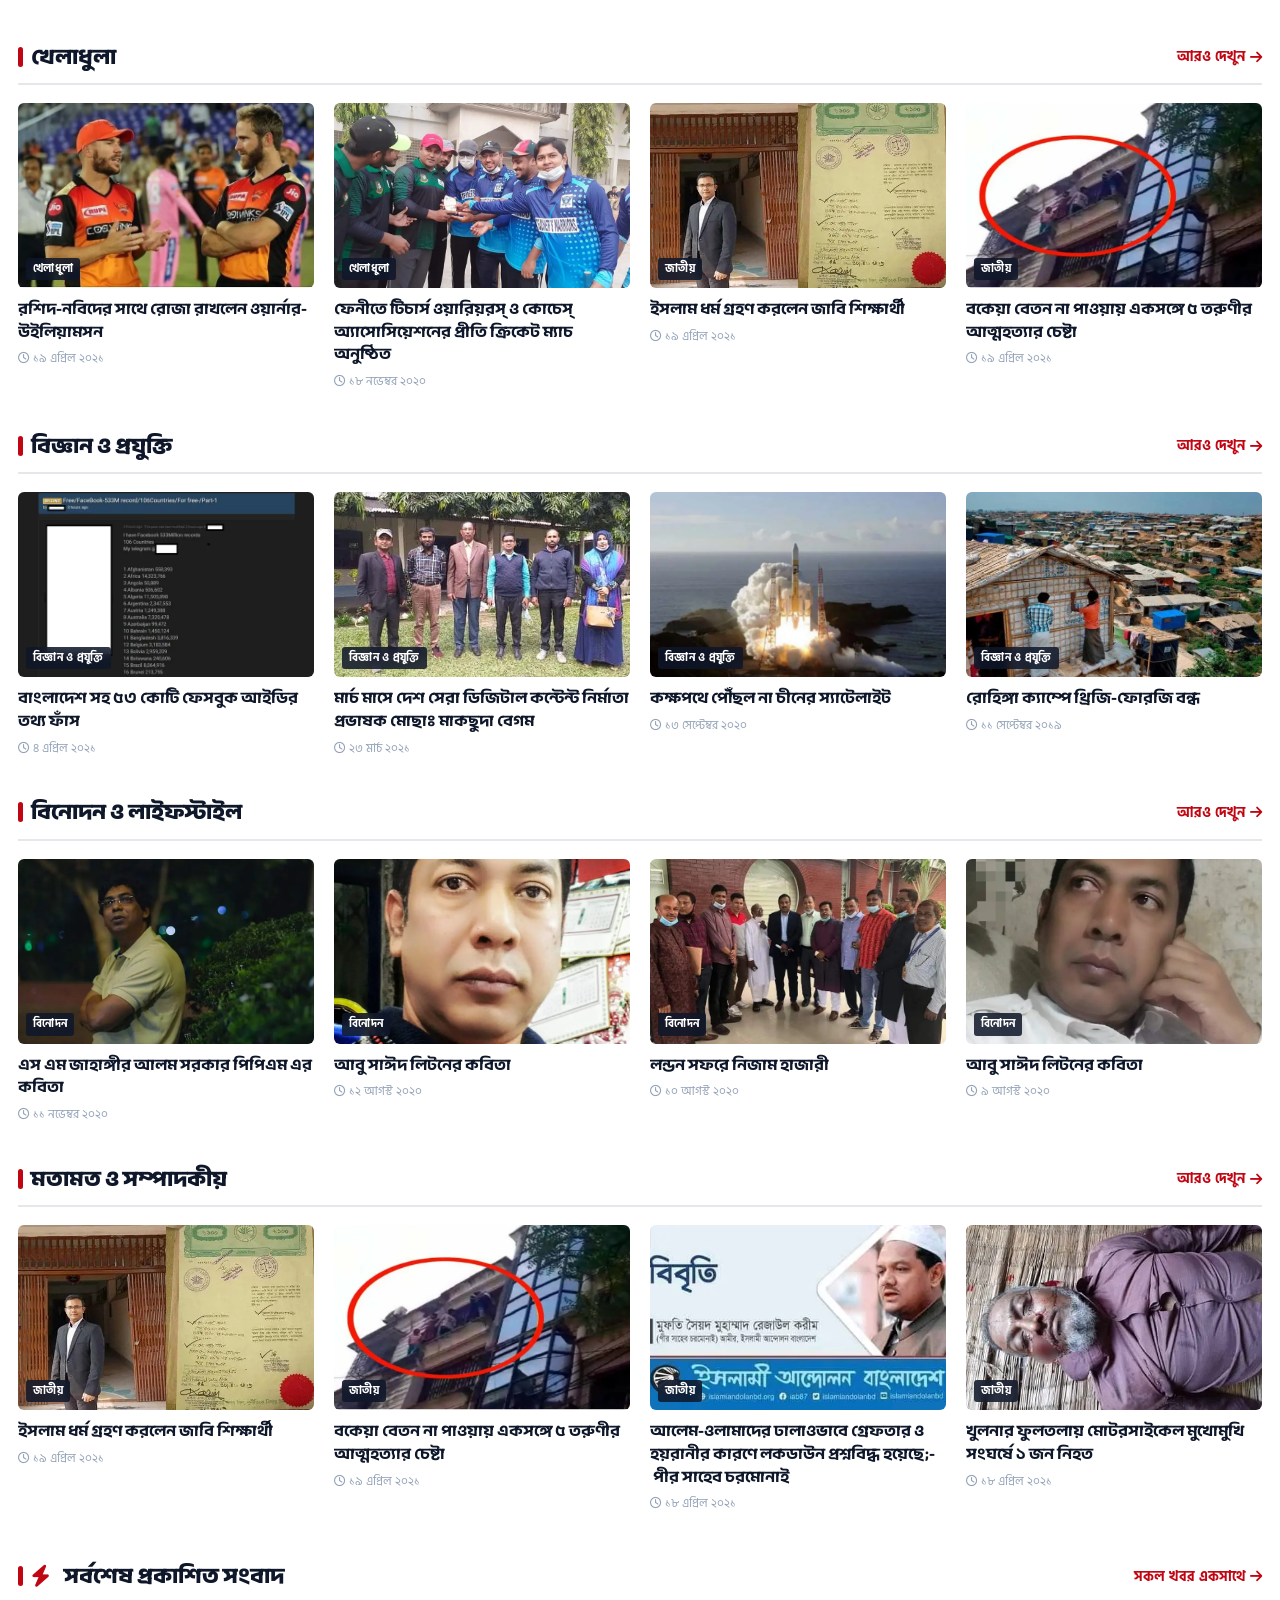
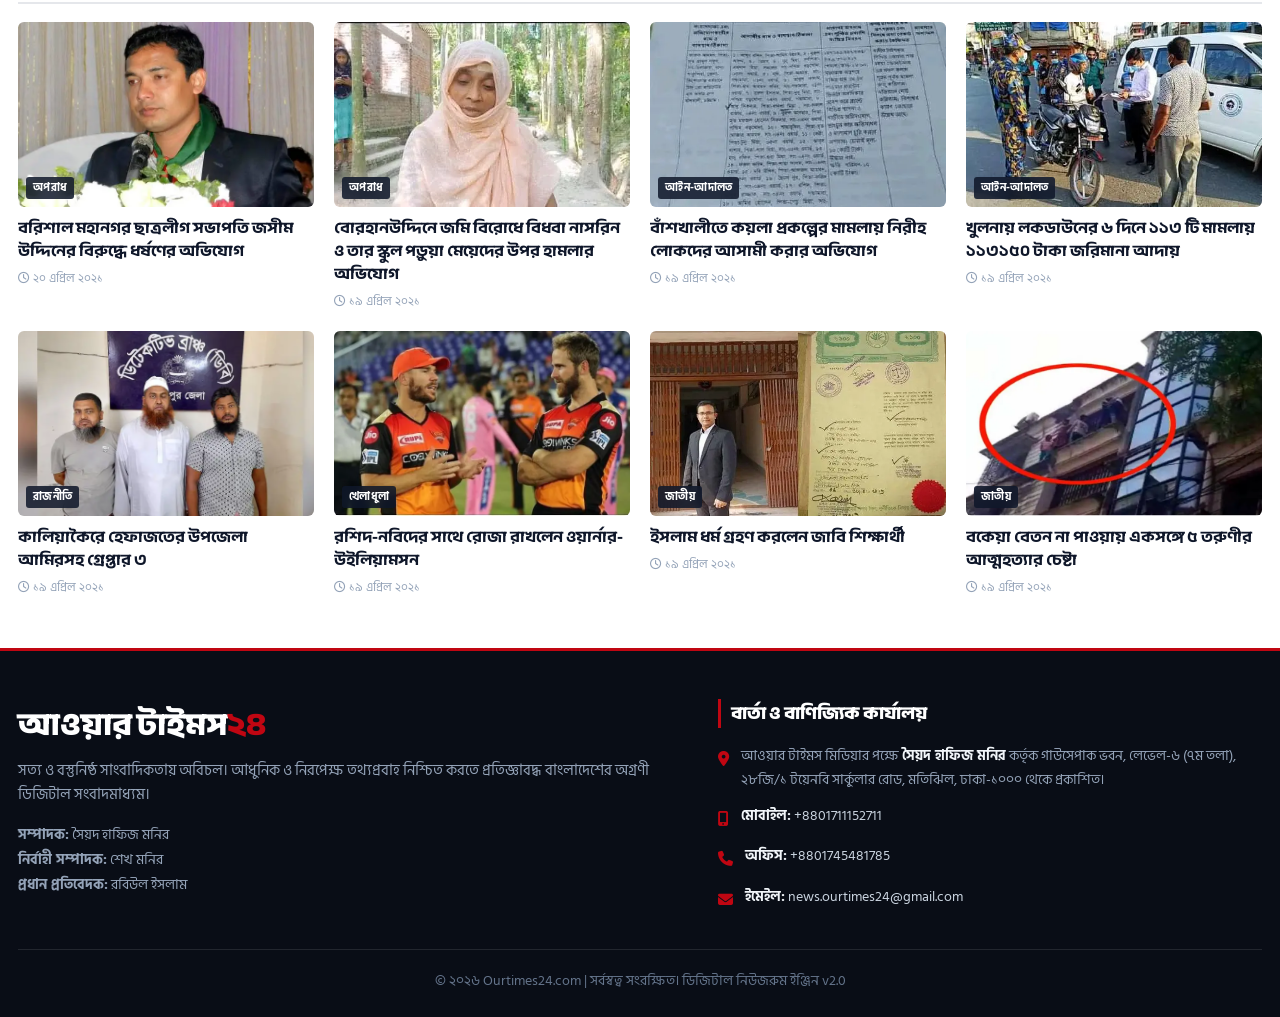
==== commit ba5a4e28: "feat(footer): remove joruri bivag somuho column and balance footer into 2-column layout" ====
--- a/index.html
+++ b/index.html
@@ -5,7 +5,7 @@
     <meta name="viewport" content="width=device-width, initial-scale=1.0">
     <title>আওয়ার টাইমস২৪ - সত্য ও বস্তুনিষ্ঠ সংবাদের সার্বক্ষণিক ঠিকানা</title>
     <link rel="icon" type="image/x-icon" href="favicon.ico">
-    <link rel="stylesheet" href="style.css?v=20260913_v3">
+    <link rel="stylesheet" href="style.css?v=20260913_v4">
     <link rel="stylesheet" href="https://cdnjs.cloudflare.com/ajax/libs/font-awesome/6.5.1/css/all.min.css">
 </head>
 <body>
@@ -49,15 +49,15 @@
                 <button class="btn-mobile-drawer" onclick="toggleOffcanvasMenu()" title="মেনু খুলুন">
                     <i class="fa-solid fa-bars"></i>
                 </button>
-                <a href="epaper.html" class="mobile-header-epaper-btn">
-                    <i class="fa-regular fa-newspaper"></i> <span>ই-পেপার</span>
-                </a>
                 <a href="/" class="brand-logo-wrap">
                     <div class="logo-bangla">আওয়ার টাইমস<span>২৪</span></div>
                     <div class="logo-tagline">
                         <span class="logo-tagline-bar"></span>
                         <span>সত্য ও বস্তুনিষ্ঠ সংবাদের সার্বক্ষণিক ঠিকানা</span>
                     </div>
+                </a>
+                <a href="epaper.html" class="mobile-header-epaper-btn" aria-label="ই-পেপার">
+                    <i class="fa-regular fa-newspaper"></i> <span>ই-পেপার</span>
                 </a>
             </div>
 
@@ -369,17 +369,6 @@
                         <div><strong>নির্বাহী সম্পাদক:</strong> শেখ মনির</div>
                         <div><strong>প্রধান প্রতিবেদক:</strong> রবিউল ইসলাম</div>
                     </div>
-                </div>
-                <div>
-                    <h3 class="footer-col-title">জরুরি বিভাগসমূহ</h3>
-                    <ul class="footer-links">
-                        <li><a href="category.html?cat=national">জাতীয় সংবাদ</a></li>
-                        <li><a href="category.html?cat=politics">রাজনীতি</a></li>
-                        <li><a href="category.html?cat=saradesh">সারাদেশের সংবাদ</a></li>
-                        <li><a href="category.html?cat=international">আন্তর্জাতিক</a></li>
-                        <li><a href="category.html?cat=economy">অর্থ-বাণিজ্য</a></li>
-                        <li><a href="category.html?cat=sports">খেলাধুলা</a></li>
-                    </ul>
                 </div>
                 <div>
                     <h3 class="footer-col-title">বার্তা ও বাণিজ্যিক কার্যালয়</h3>
--- a/style.css
+++ b/style.css
@@ -1590,8 +1590,8 @@
 
 .footer-grid {
     display: grid;
-    grid-template-columns: 1.2fr 1.35fr 1fr;
-    gap: 36px;
+    grid-template-columns: 1.2fr 1fr;
+    gap: 48px;
     margin-bottom: 36px;
 }
 
@@ -1837,12 +1837,7 @@
         padding-bottom: 0 !important;
     }
 
-    /* 3. User Preference: E-Paper on Left, Logo on Right */
-    .mobile-header-epaper-btn {
-        display: inline-flex !important;
-        order: 1 !important;
-    }
-
+    /* 3. User Preference: Logo on Left, E-Paper on Right (Box Chara) */
     .brand-header-grid {
         display: flex !important;
         justify-content: space-between !important;
@@ -1860,14 +1855,43 @@
     }
 
     .brand-logo-wrap {
+        order: 1 !important;
+        margin-left: 0 !important;
+        margin-right: auto !important;
+        text-align: left !important;
+        display: flex !important;
+        flex-direction: column !important;
+        align-items: flex-start !important;
+        white-space: nowrap !important;
+        text-decoration: none !important;
+    }
+
+    .mobile-header-epaper-btn {
+        display: inline-flex !important;
         order: 2 !important;
         margin-left: auto !important;
-        text-align: right !important;
-        display: flex !important;
-        flex-direction: column !important;
-        align-items: flex-end !important;
+        background: transparent !important;
+        border: none !important;
+        box-shadow: none !important;
+        padding: 4px 0 !important;
+        color: var(--primary) !important;
+        font-size: 14.5px !important;
+        font-weight: 700 !important;
+        text-decoration: none !important;
         white-space: nowrap !important;
-        text-decoration: none !important;
+        align-items: center !important;
+        gap: 6px !important;
+    }
+
+    .mobile-header-epaper-btn i {
+        color: var(--primary) !important;
+        font-size: 16px !important;
+    }
+
+    .mobile-header-epaper-btn:hover {
+        background: transparent !important;
+        color: #990000 !important;
+        text-decoration: underline !important;
     }
 
     .logo-bangla {
@@ -2071,9 +2095,9 @@
         gap: 28px;
     }
 
-    /* Activate Bottom Bar */
+    /* Mobile Bottom Bar disabled */
     .mobile-bottom-nav {
-        display: flex;
+        display: none !important;
     }
 }
 
@@ -3872,21 +3896,26 @@
     display: none;
     align-items: center;
     gap: 6px;
-    font-size: 13.5px;
-    font-weight: 700;
-    color: #ffffff;
-    background: var(--primary);
-    padding: 6px 13px;
-    border-radius: 6px;
+    font-size: 14px;
+    font-weight: 800;
+    color: var(--primary);
+    background: transparent;
+    border: none;
+    box-shadow: none;
+    padding: 4px 6px;
     text-decoration: none;
     transition: var(--transition);
     white-space: nowrap;
-    box-shadow: 0 2px 6px rgba(192, 6, 18, 0.25);
+}
+
+.mobile-header-epaper-btn i {
+    color: var(--primary);
+    font-size: 16px;
 }
 
 .mobile-header-epaper-btn:hover {
-    background: #a0050f;
-    color: #ffffff;
+    color: #990000;
+    text-decoration: underline;
 }
 
 /* ==========================================================================
@@ -3967,6 +3996,13 @@
     align-items: center;
     flex-wrap: wrap;
     gap: 12px;
+}
+
+@media (min-width: 769px) {
+    .epaper-tool-row-top,
+    .epaper-tool-row-bottom {
+        display: contents;
+    }
 }
 
 .epaper-toolbar label {
@@ -4057,6 +4093,27 @@
     gap: 20px;
 }
 
+.epaper-split-grid {
+    display: grid;
+    grid-template-columns: 1.5fr 1.5fr;
+    gap: 20px;
+}
+
+.epaper-split-grid.editorial {
+    grid-template-columns: 2fr 1.2fr;
+}
+
+.epaper-split-side {
+    border-left: 1px solid #e2e8f0;
+    padding-left: 16px;
+}
+
+.epaper-cards-grid {
+    display: grid;
+    grid-template-columns: repeat(auto-fit, minmax(210px, 1fr));
+    gap: 14px;
+}
+
 .epaper-story-block {
     border: 1px solid transparent;
     padding: 10px;
@@ -4198,39 +4255,231 @@
 
 /* Responsive E-Paper on Phones */
 @media (max-width: 768px) {
+    /* E-Paper Top Header on Phones */
+    .top-header-bar {
+        padding: 8px 0;
+    }
+
+    .top-header-inner {
+        flex-direction: row;
+        justify-content: space-between;
+        align-items: center;
+        gap: 8px;
+    }
+
+    .top-brand-logo .top-logo-bn {
+        font-size: 22px !important;
+    }
+
+    .top-logo-tagline-bottom {
+        font-size: 10.5px !important;
+    }
+
+    .top-epaper-btn {
+        padding: 5px 10px !important;
+        font-size: 12px !important;
+    }
+
+    /* E-Paper Toolbar on Phones: Sleek 2-Row Compact Bar */
     .epaper-toolbar {
-        position: relative;
+        position: sticky;
+        top: 0;
+        z-index: 100;
         padding: 8px 0;
     }
 
     .epaper-toolbar .container {
+        display: flex;
         flex-direction: column;
         align-items: stretch;
-        gap: 10px;
-    }
-
+        gap: 8px;
+        padding: 0 10px;
+    }
+
+    .epaper-tool-row-top {
+        display: flex;
+        justify-content: space-between;
+        align-items: center;
+        gap: 8px;
+        width: 100%;
+    }
+
+    .epaper-tool-row-bottom {
+        display: flex;
+        justify-content: space-between;
+        align-items: center;
+        gap: 6px;
+        width: 100%;
+    }
+
+    .epaper-toolbar .tool-zoom-btn,
+    .d-none-mobile {
+        display: none !important; /* Hide desktop zoom buttons and desktop text on touch mobile */
+    }
+
+    .epaper-toolbar .tool-btn {
+        padding: 5px 8px;
+        font-size: 12px;
+        border-radius: 4px;
+        white-space: nowrap;
+    }
+
+    .epaper-toolbar .control-input,
+    .epaper-toolbar .control-select {
+        padding: 4px 6px;
+        font-size: 12px;
+        max-width: 125px;
+    }
+
+    /* E-Paper Viewer & Sheet: Full Width & Clean Reading */
     .epaper-viewer-wrapper {
-        padding: 12px 6px 40px;
+        background: #f1f5f9 !important;
+        padding: 8px 4px 30px !important;
+        min-height: auto !important;
+        overflow-x: hidden !important;
+        width: 100% !important;
+        box-sizing: border-box !important;
     }
 
     .newspaper-sheet {
-        padding: 16px 12px;
-        min-height: auto;
-        border-radius: 4px;
-    }
-
-    .epaper-page-grid {
-        grid-template-columns: 1fr !important;
-        gap: 14px;
+        padding: 12px 10px !important;
+        min-height: auto !important;
+        border-radius: 4px !important;
+        border: 1px solid #e2e8f0 !important;
+        box-shadow: 0 1px 6px rgba(0,0,0,0.06) !important;
+        width: 100% !important;
+        max-width: 100% !important;
+        box-sizing: border-box !important;
+    }
+
+    /* Authentic Masthead on Mobile */
+    .epaper-masthead {
+        border-bottom: 2px double #111827;
+        padding-bottom: 8px;
+        margin-bottom: 12px;
+    }
+
+    .epaper-masthead-top {
+        flex-direction: column !important;
+        text-align: center !important;
+        gap: 2px !important;
+        font-size: 10px !important;
+        padding-bottom: 4px;
+        margin-bottom: 6px;
+    }
+
+    .epaper-brand-title .top-logo-bn {
+        font-size: 28px !important;
+    }
+
+    .epaper-brand-title .top-logo-tagline-bottom {
+        font-size: 11px !important;
+    }
+
+    /* 1-Column Responsive Grids Across All Pages (1 to 5) */
+    .epaper-page-grid,
+    .epaper-split-grid,
+    .epaper-split-grid.editorial,
+    .epaper-cards-grid {
+        display: flex !important;
+        flex-direction: column !important;
+        gap: 14px !important;
+        width: 100% !important;
+    }
+
+    .epaper-story-block {
+        grid-column: auto !important;
+        width: 100% !important;
+        box-sizing: border-box !important;
+        padding: 8px 4px !important;
+    }
+
+    .epaper-story-block img {
+        width: 100% !important;
+        max-width: 100% !important;
+        height: auto !important;
+        max-height: 220px !important;
+        object-fit: cover !important;
+    }
+
+    .epaper-split-side {
+        border-left: none !important;
+        padding-left: 0 !important;
+        border-top: 1px dashed #cbd5e1 !important;
+        padding-top: 14px !important;
     }
 
     .epaper-lead-head {
-        font-size: 21px !important;
-    }
-
-    .epaper-brand-title .top-logo-bn {
-        font-size: 32px !important;
-    }
-}
-
-
+        font-size: 20px !important;
+        line-height: 1.34 !important;
+    }
+
+    .epaper-sub-head {
+        font-size: 16.5px !important;
+        line-height: 1.35 !important;
+    }
+
+    .epaper-col-head {
+        font-size: 14.5px !important;
+        line-height: 1.35 !important;
+    }
+
+    .epaper-story-body {
+        font-size: 13px !important;
+        line-height: 1.62 !important;
+        text-align: left !important;
+    }
+
+    /* E-Paper Thumbnail Drawer on Phones: STATIC (does not block content) */
+    .epaper-thumbnail-drawer {
+        position: static !important;
+        border-top: 2px solid #e2e8f0 !important;
+        box-shadow: none !important;
+        padding: 14px 10px !important;
+    }
+
+    .thumbnail-slider {
+        gap: 8px;
+    }
+
+    .page-thumb-card {
+        min-width: 90px;
+        padding: 4px 6px;
+    }
+
+    .thumb-preview-box {
+        font-size: 16px;
+    }
+
+    /* News Clipping Modal on Mobile */
+    .clipping-modal {
+        padding: 8px !important;
+    }
+
+    .clipping-modal-content {
+        max-height: 94vh !important;
+        border-radius: 6px !important;
+        width: 100% !important;
+    }
+
+    .clipping-body {
+        padding: 12px 10px !important;
+    }
+
+    .clipping-preview-frame {
+        padding: 12px 10px !important;
+    }
+
+    .clipping-preview-frame h2 {
+        font-size: 18px !important;
+    }
+
+    .clipping-action-tools {
+        display: grid !important;
+        grid-template-columns: 1fr 1fr !important;
+        gap: 8px !important;
+        width: 100% !important;
+    }
+}
+
+
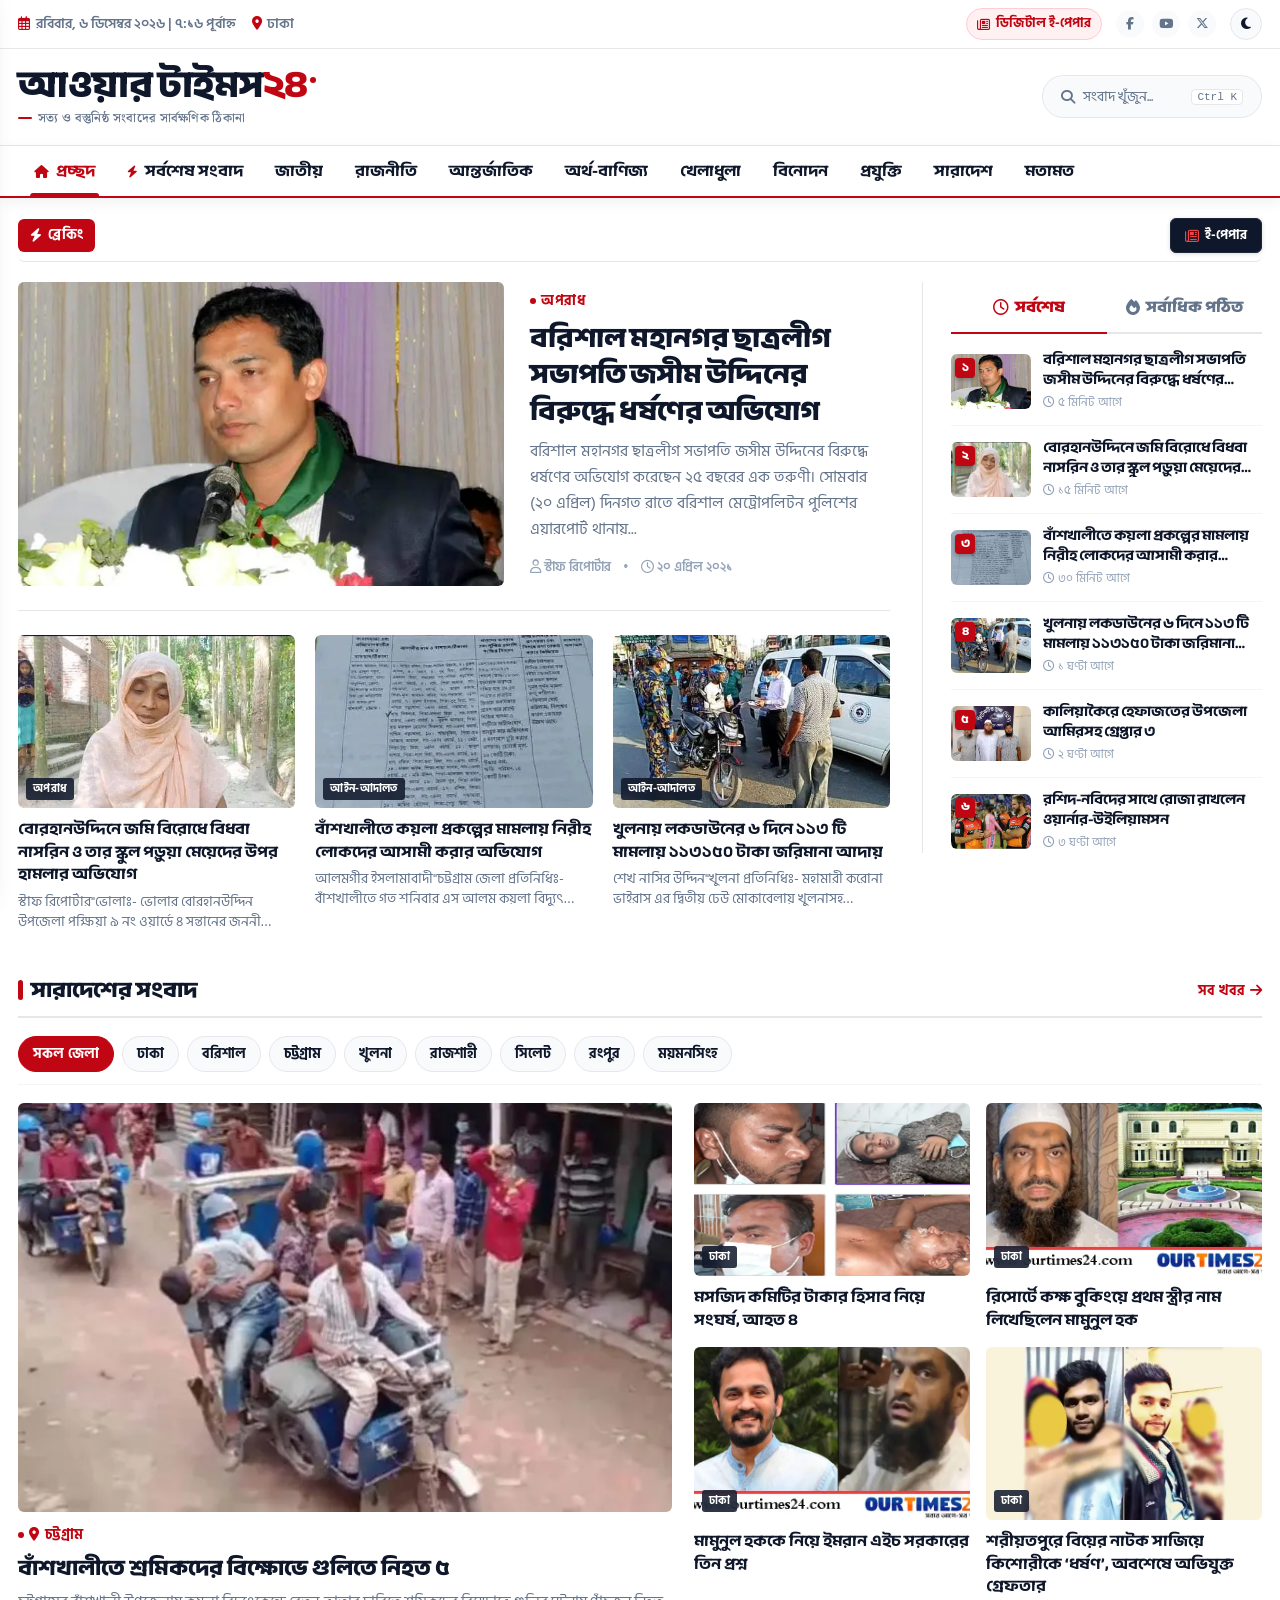
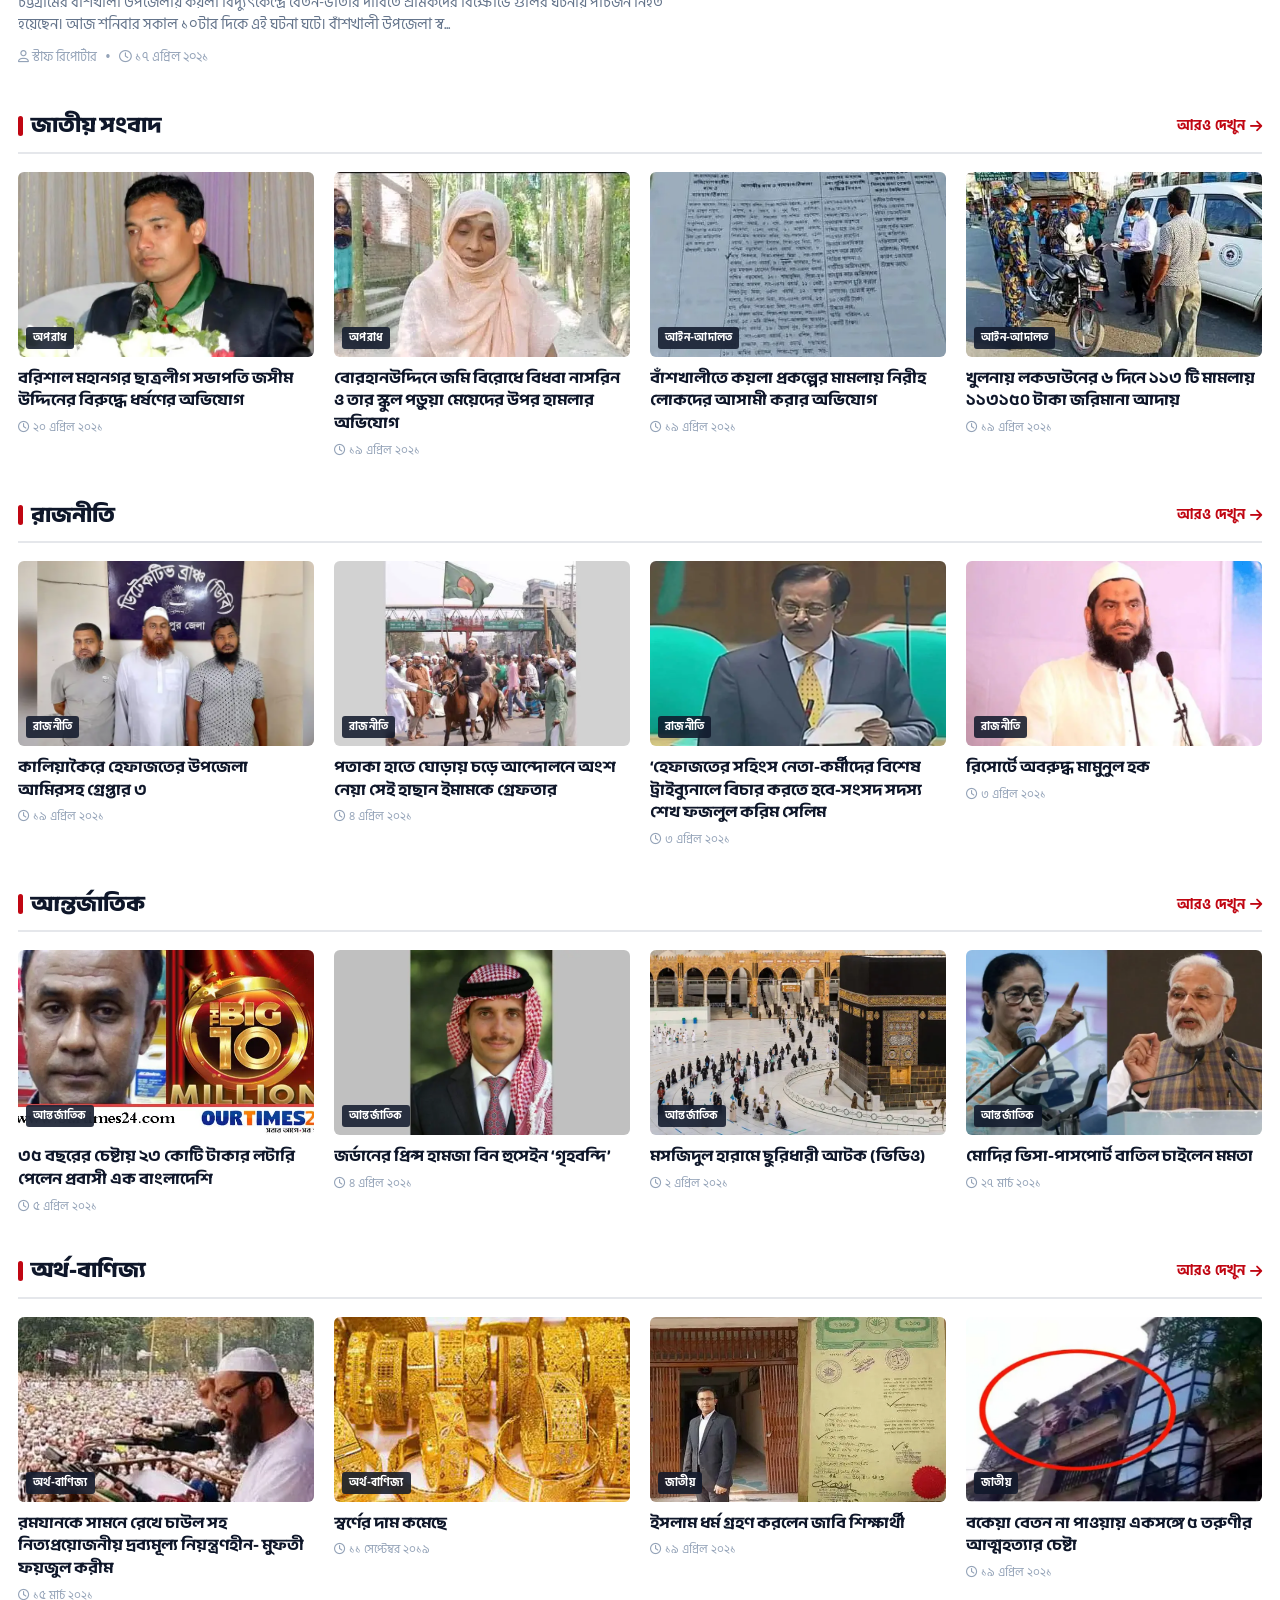
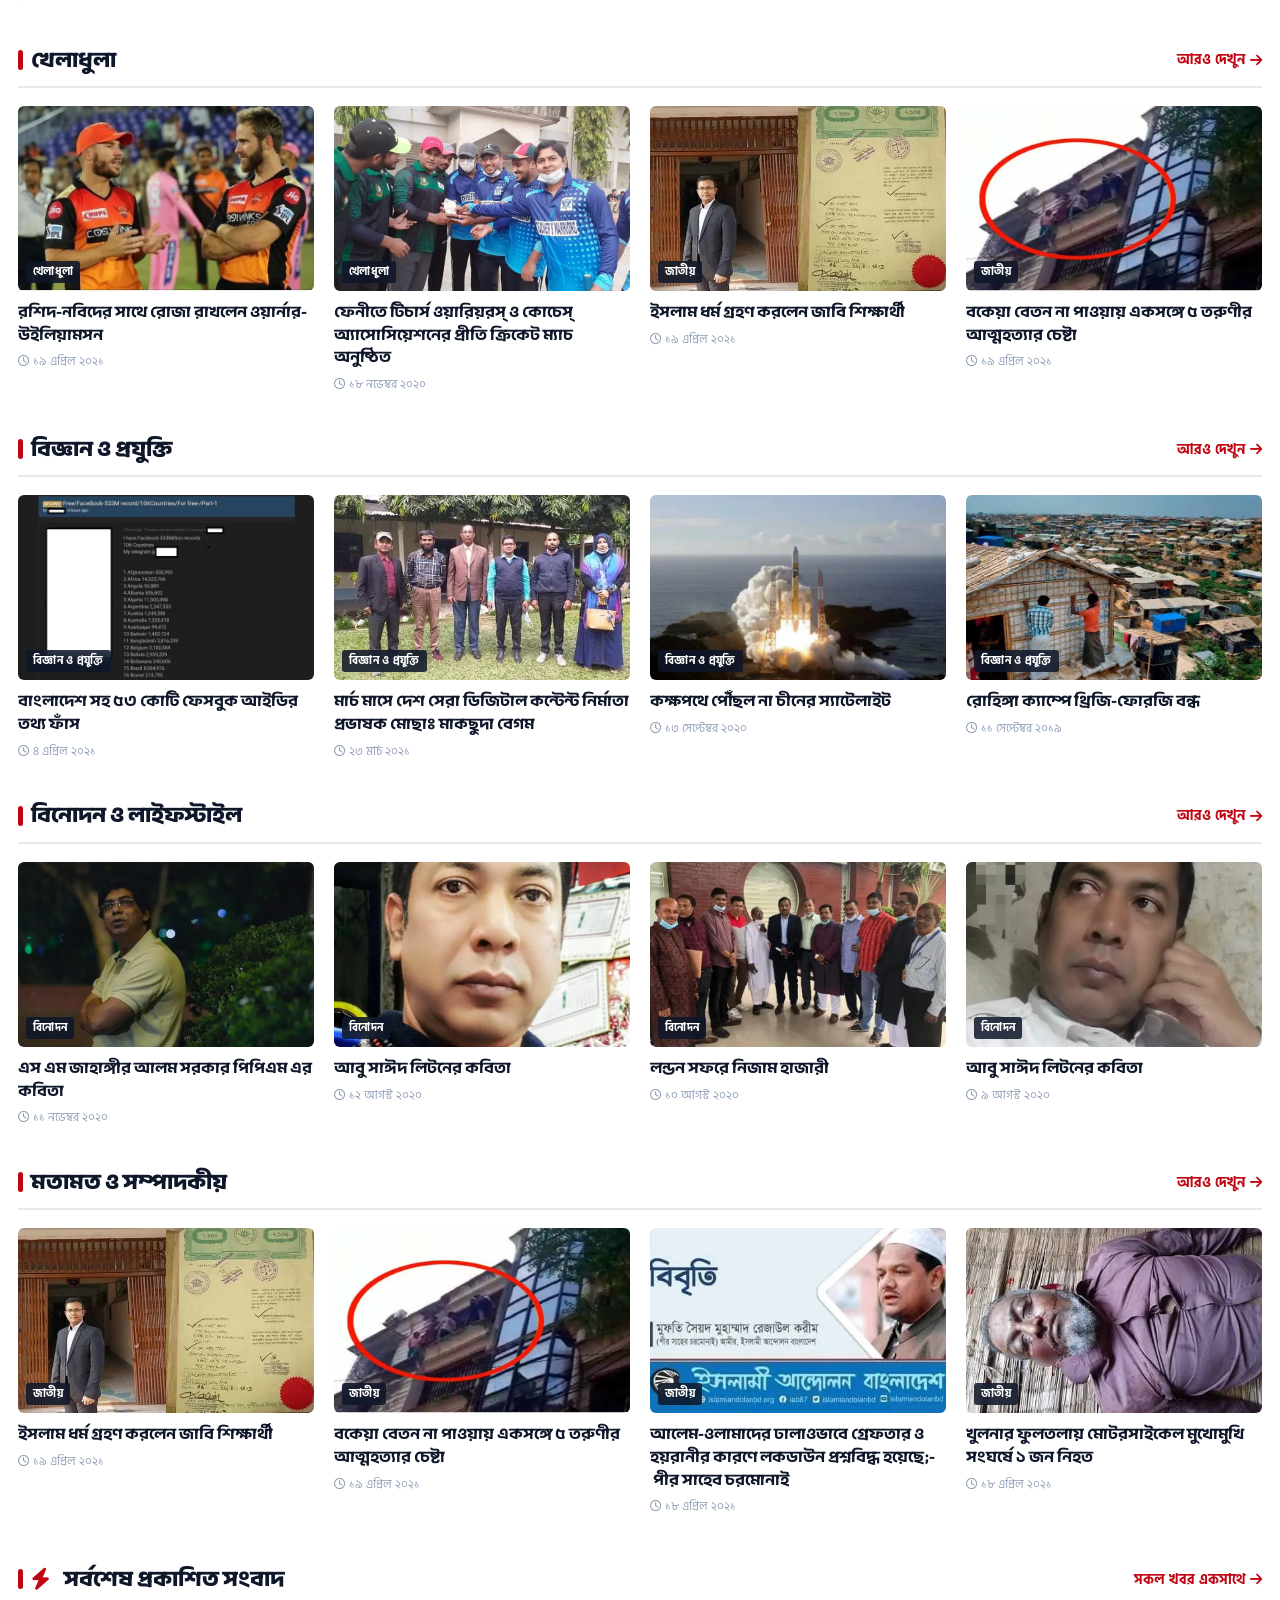
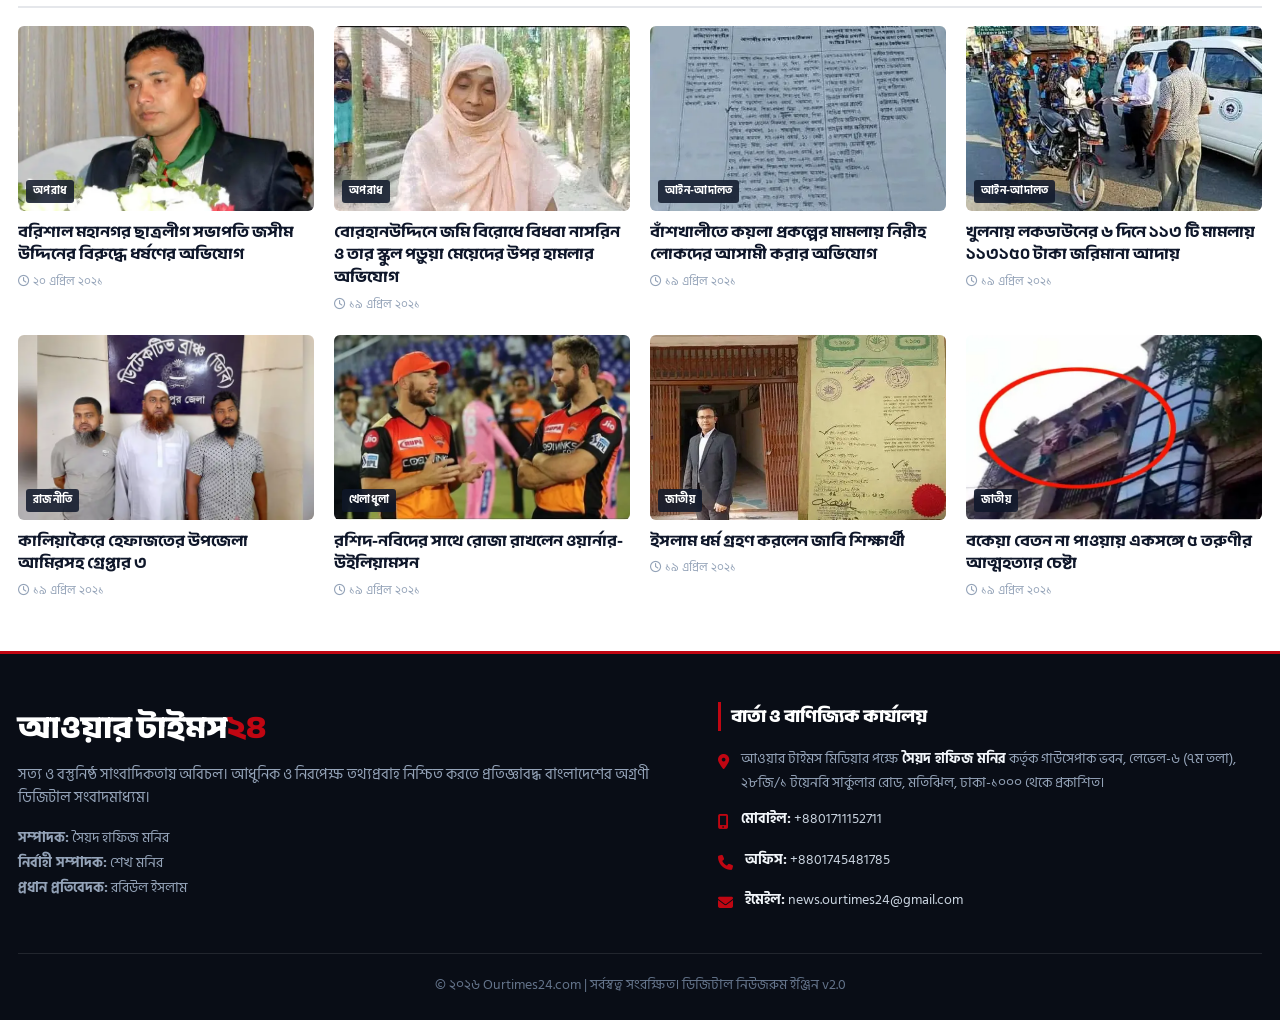
==== commit d3df8d1d: "feat(header-ticker): center brand logo in header, move epaper button into scrolling breaking ticker " ====
--- a/index.html
+++ b/index.html
@@ -5,7 +5,7 @@
     <meta name="viewport" content="width=device-width, initial-scale=1.0">
     <title>আওয়ার টাইমস২৪ - সত্য ও বস্তুনিষ্ঠ সংবাদের সার্বক্ষণিক ঠিকানা</title>
     <link rel="icon" type="image/x-icon" href="favicon.ico">
-    <link rel="stylesheet" href="style.css?v=20260913_v4">
+    <link rel="stylesheet" href="style.css?v=20260913_v5">
     <link rel="stylesheet" href="https://cdnjs.cloudflare.com/ajax/libs/font-awesome/6.5.1/css/all.min.css">
 </head>
 <body>
@@ -55,9 +55,6 @@
                         <span class="logo-tagline-bar"></span>
                         <span>সত্য ও বস্তুনিষ্ঠ সংবাদের সার্বক্ষণিক ঠিকানা</span>
                     </div>
-                </a>
-                <a href="epaper.html" class="mobile-header-epaper-btn" aria-label="ই-পেপার">
-                    <i class="fa-regular fa-newspaper"></i> <span>ই-পেপার</span>
                 </a>
             </div>
 
@@ -107,6 +104,9 @@
                         <!-- Loaded dynamically -->
                     </div>
                 </div>
+                <a href="epaper.html" class="ticker-epaper-btn" aria-label="ই-পেপার">
+                    <i class="fa-regular fa-newspaper"></i> <span>ই-পেপার</span>
+                </a>
             </div>
         </div>
     </div>
--- a/style.css
+++ b/style.css
@@ -532,6 +532,39 @@
     100% { transform: translate3d(-100%, 0, 0); }
 }
 
+.ticker-epaper-btn {
+    background: #0f172a;
+    color: #ffffff !important;
+    font-weight: 700;
+    font-size: 13px;
+    padding: 6px 14px;
+    border-radius: var(--radius-sm);
+    display: inline-flex;
+    align-items: center;
+    gap: 6px;
+    flex-shrink: 0;
+    text-decoration: none !important;
+    transition: var(--transition);
+    border: 1px solid #1e293b;
+    white-space: nowrap;
+    box-shadow: 0 1px 4px rgba(0,0,0,0.15);
+}
+
+.ticker-epaper-btn i {
+    color: #ef4444;
+    font-size: 14px;
+}
+
+.ticker-epaper-btn:hover {
+    background: var(--primary);
+    border-color: var(--primary);
+    color: #ffffff !important;
+}
+
+.ticker-epaper-btn:hover i {
+    color: #ffffff;
+}
+
 /* ==========================================================================
    5. HERO EDITORIAL SECTION (MAGAZINE ASYMMETRIC GRID)
    ========================================================================== */
@@ -1837,71 +1870,69 @@
         padding-bottom: 0 !important;
     }
 
-    /* 3. User Preference: Logo on Left, E-Paper on Right (Box Chara) */
+    /* 3. User Preference: Logo in the Middle on Phones */
     .brand-header-grid {
         display: flex !important;
-        justify-content: space-between !important;
+        justify-content: center !important;
         align-items: center !important;
         width: 100% !important;
-        padding: 10px 0 !important;
+        padding: 12px 0 !important;
     }
 
     .brand-left-block {
         display: flex !important;
-        justify-content: space-between !important;
+        justify-content: center !important;
         align-items: center !important;
         width: 100% !important;
-        gap: 12px !important;
+        text-align: center !important;
+        margin: 0 auto !important;
     }
 
     .brand-logo-wrap {
-        order: 1 !important;
-        margin-left: 0 !important;
-        margin-right: auto !important;
-        text-align: left !important;
+        margin: 0 auto !important;
+        text-align: center !important;
         display: flex !important;
         flex-direction: column !important;
-        align-items: flex-start !important;
+        align-items: center !important;
+        justify-content: center !important;
         white-space: nowrap !important;
         text-decoration: none !important;
     }
 
-    .mobile-header-epaper-btn {
-        display: inline-flex !important;
-        order: 2 !important;
-        margin-left: auto !important;
-        background: transparent !important;
-        border: none !important;
-        box-shadow: none !important;
-        padding: 4px 0 !important;
-        color: var(--primary) !important;
-        font-size: 14.5px !important;
-        font-weight: 700 !important;
-        text-decoration: none !important;
-        white-space: nowrap !important;
-        align-items: center !important;
-        gap: 6px !important;
-    }
-
-    .mobile-header-epaper-btn i {
-        color: var(--primary) !important;
-        font-size: 16px !important;
-    }
-
-    .mobile-header-epaper-btn:hover {
-        background: transparent !important;
-        color: #990000 !important;
-        text-decoration: underline !important;
-    }
-
     .logo-bangla {
-        font-size: 22px !important;
+        font-size: 26px !important;
         line-height: 1.15 !important;
         white-space: nowrap !important;
+        text-align: center !important;
     }
 
     .logo-tagline {
         display: none !important;
+    }
+
+    .mobile-header-epaper-btn {
+        display: none !important;
+    }
+
+    /* Ticker on Phones */
+    .ticker-inner {
+        gap: 6px !important;
+    }
+
+    .ticker-badge {
+        font-size: 11.5px !important;
+        padding: 4px 8px !important;
+        gap: 4px !important;
+    }
+
+    .ticker-epaper-btn {
+        font-size: 11.5px !important;
+        padding: 4px 8px !important;
+        gap: 4px !important;
+    }
+
+    .ticker-epaper-btn i {
+        font-size: 12px !important;
     }
 
     /* Hero & Article Grid on Phones */
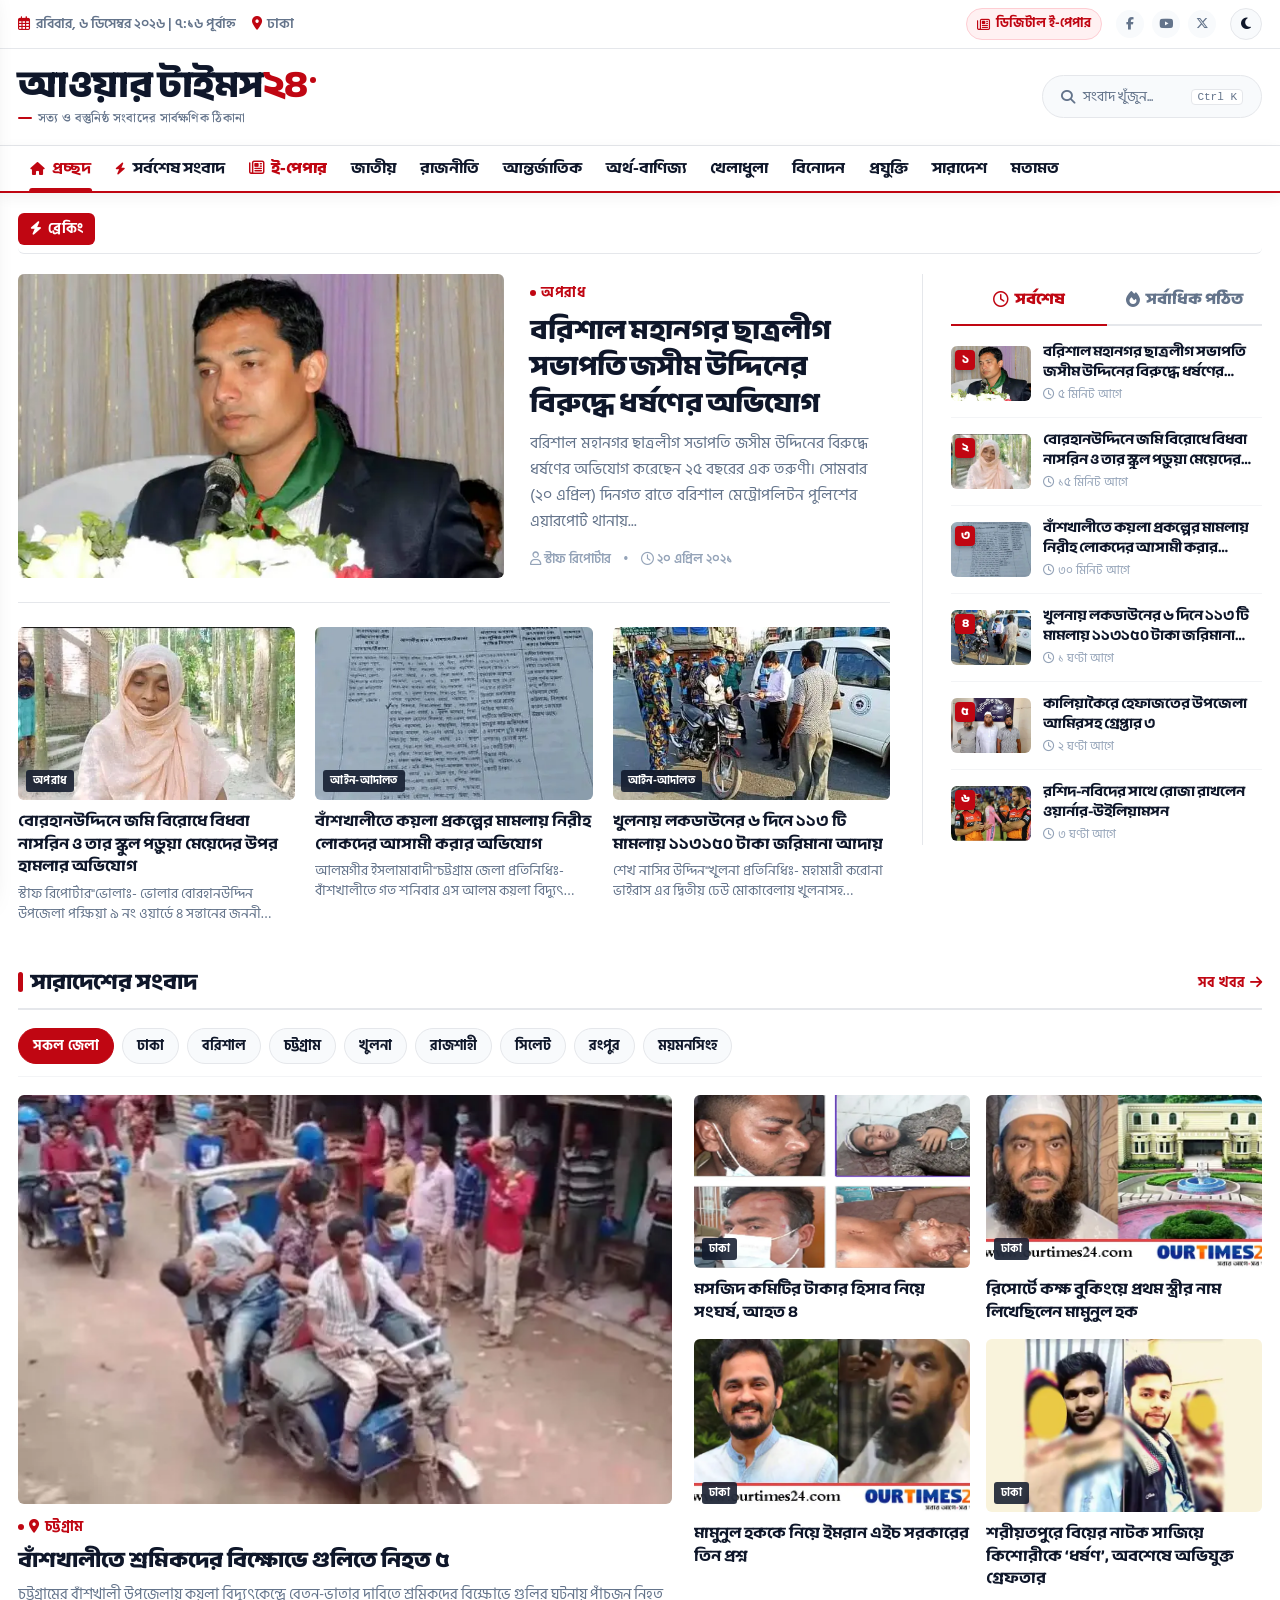
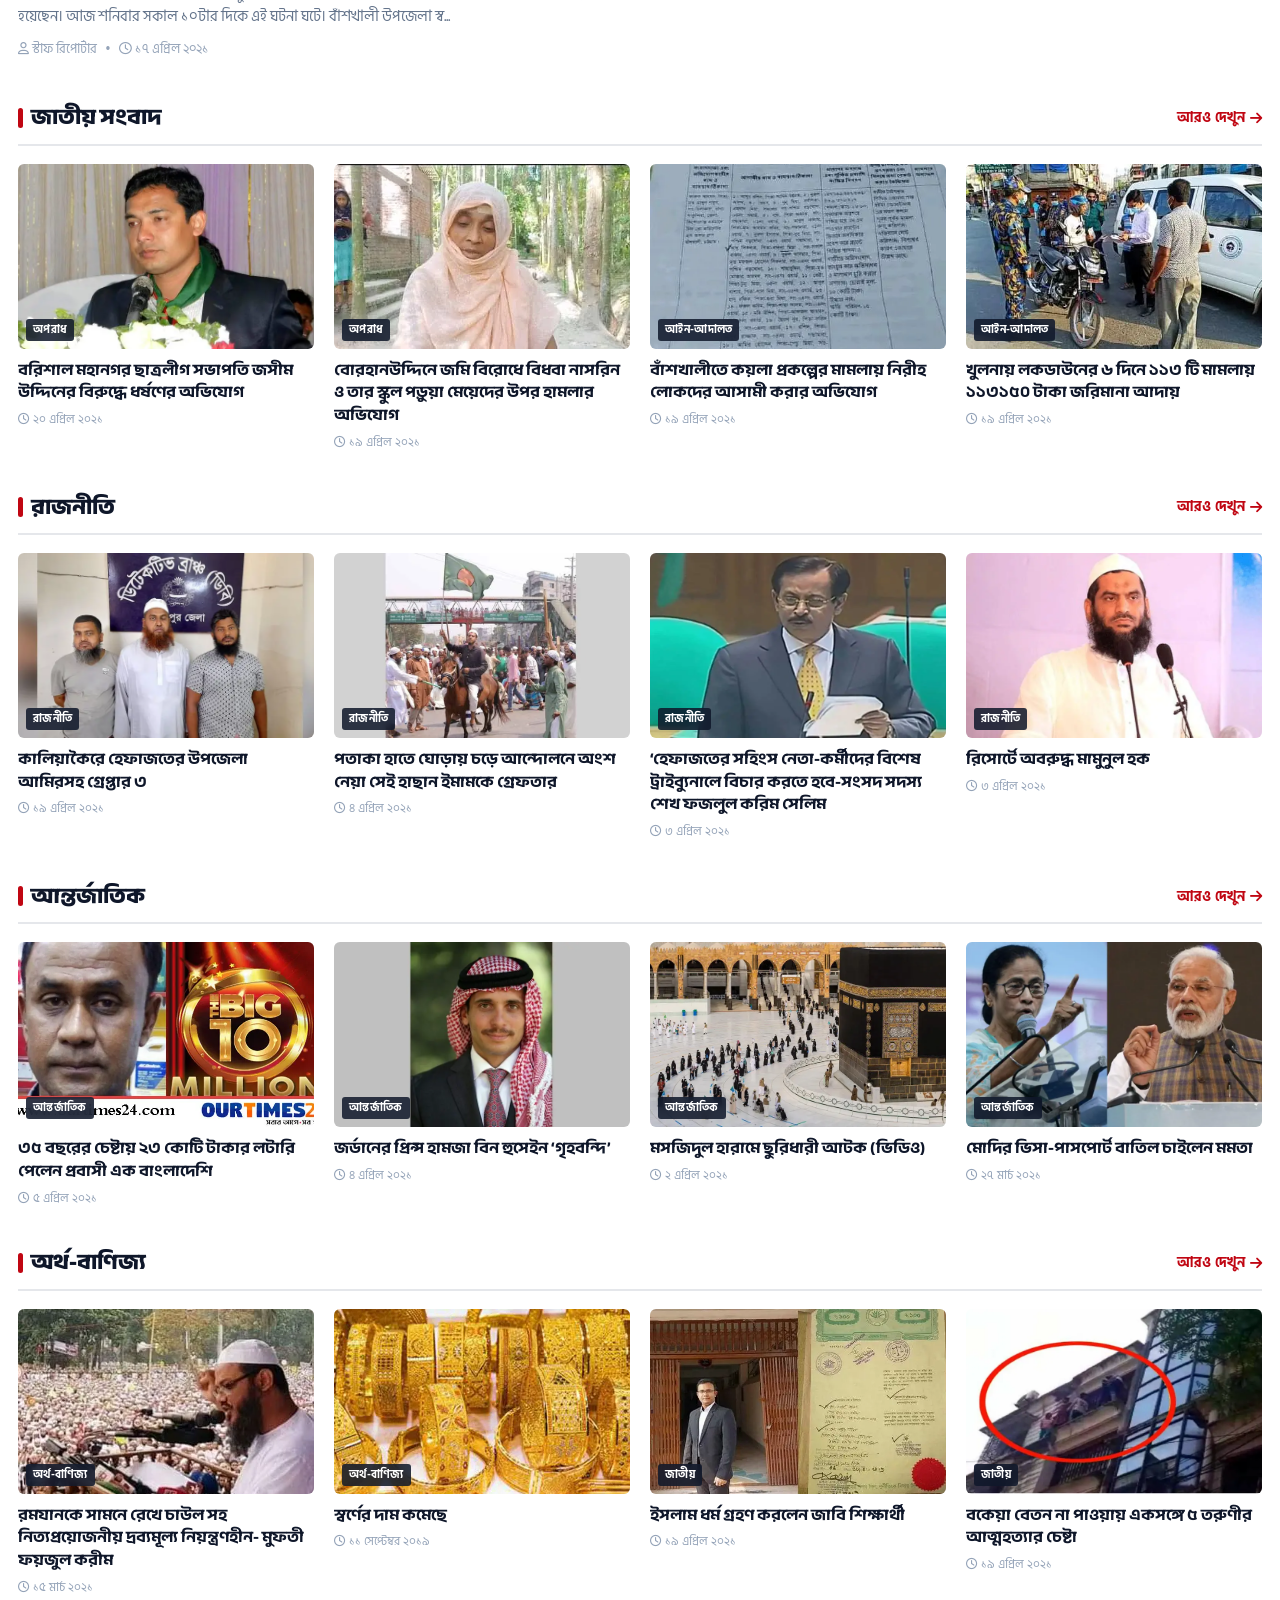
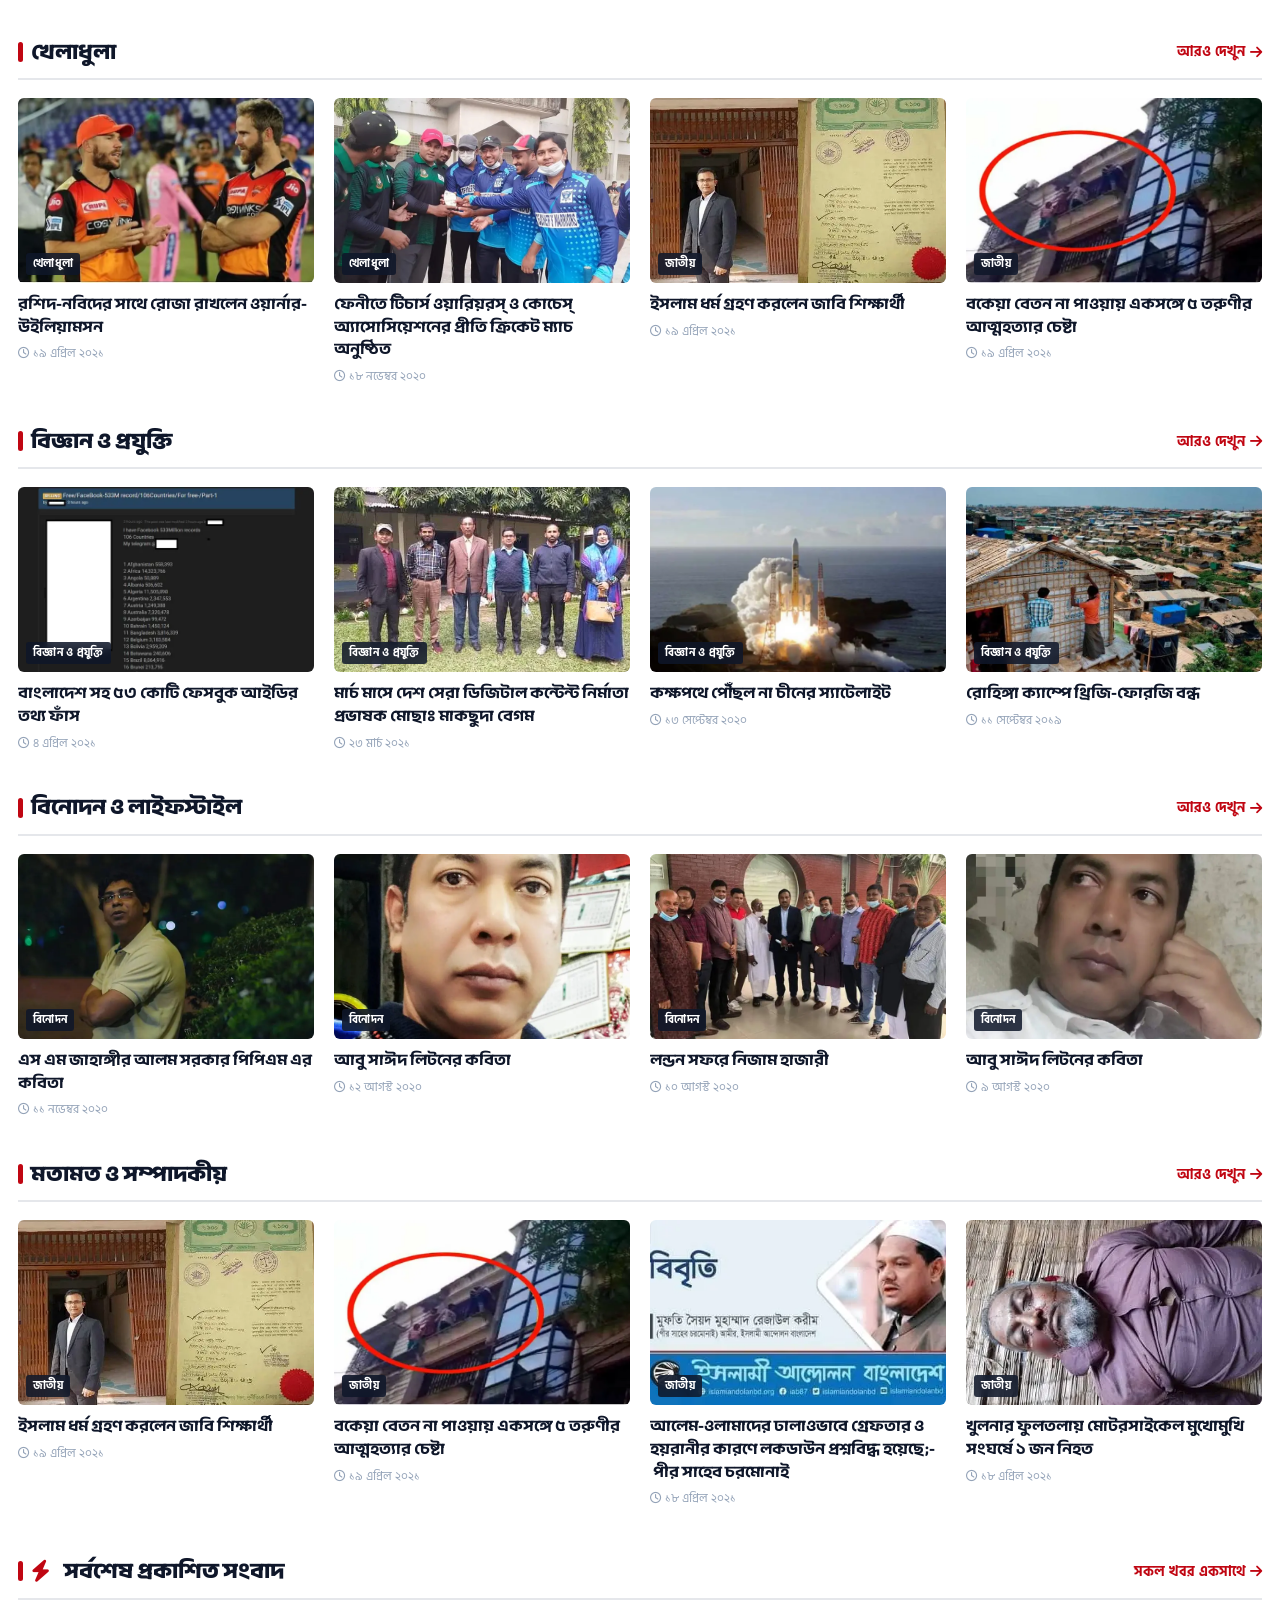
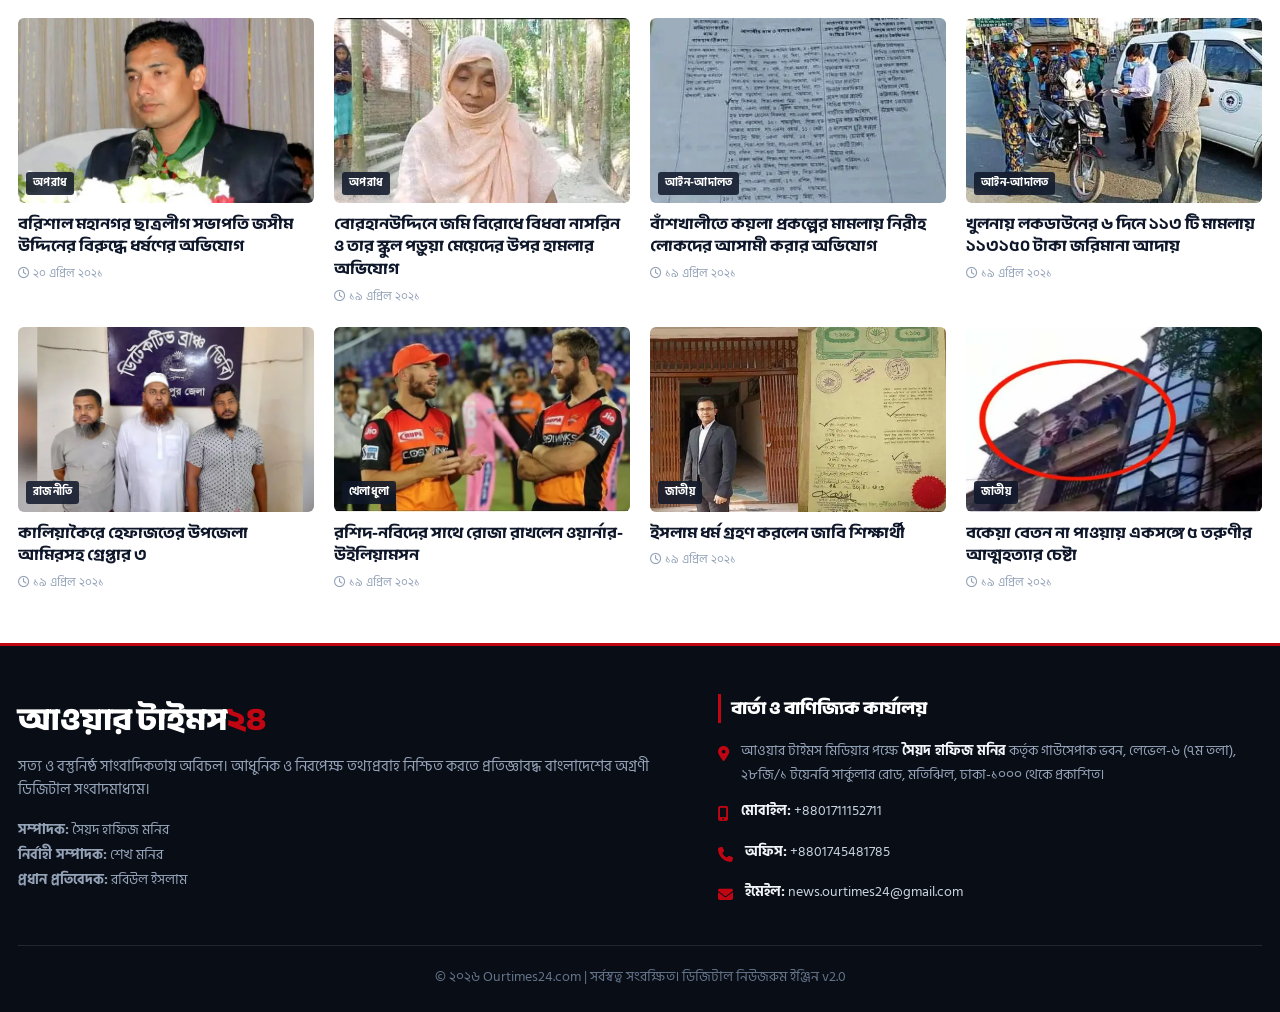
==== commit 6648cf37: "feat(header-nav): restore tagline with centered logo, compact category spacing, add epaper to nav me" ====
--- a/index.html
+++ b/index.html
@@ -5,7 +5,7 @@
     <meta name="viewport" content="width=device-width, initial-scale=1.0">
     <title>আওয়ার টাইমস২৪ - সত্য ও বস্তুনিষ্ঠ সংবাদের সার্বক্ষণিক ঠিকানা</title>
     <link rel="icon" type="image/x-icon" href="favicon.ico">
-    <link rel="stylesheet" href="style.css?v=20260913_v5">
+    <link rel="stylesheet" href="style.css?v=20260913_v6">
     <link rel="stylesheet" href="https://cdnjs.cloudflare.com/ajax/libs/font-awesome/6.5.1/css/all.min.css">
 </head>
 <body>
@@ -76,6 +76,7 @@
             <ul class="nav-menu-scrollable">
                 <li class="nav-item"><a href="/" class="nav-link active"><i class="fa-solid fa-house" style="font-size:13px; margin-right:4px;"></i> প্রচ্ছদ</a></li>
                 <li class="nav-item"><a href="category.html?cat=latest" class="nav-link"><i class="fa-solid fa-bolt" style="color:var(--primary); font-size:12px; margin-right:4px;"></i> সর্বশেষ সংবাদ</a></li>
+                <li class="nav-item"><a href="epaper.html" class="nav-link nav-link-epaper"><i class="fa-regular fa-newspaper" style="color:var(--primary); margin-right:4px;"></i> ই-পেপার</a></li>
                 <li class="nav-item"><a href="category.html?cat=national" class="nav-link">জাতীয়</a></li>
                 <li class="nav-item"><a href="category.html?cat=politics" class="nav-link">রাজনীতি</a></li>
                 <li class="nav-item"><a href="category.html?cat=international" class="nav-link">আন্তর্জাতিক</a></li>
@@ -91,9 +92,6 @@
 
     <!-- 4. BREAKING NEWS TICKER & HEADER AD (728x90) -->
     <div class="container">
-        <!-- HEADER LEADERBOARD AD SLOT -->
-        <div class="site-ad-wrapper header-ad-slot" id="headerAdSlot"></div>
-
         <div class="breaking-ticker">
             <div class="ticker-inner">
                 <div class="ticker-badge">
@@ -104,11 +102,11 @@
                         <!-- Loaded dynamically -->
                     </div>
                 </div>
-                <a href="epaper.html" class="ticker-epaper-btn" aria-label="ই-পেপার">
-                    <i class="fa-regular fa-newspaper"></i> <span>ই-পেপার</span>
-                </a>
-            </div>
-        </div>
+            </div>
+        </div>
+
+        <!-- HEADER LEADERBOARD AD SLOT -->
+        <div class="site-ad-wrapper header-ad-slot" id="headerAdSlot"></div>
     </div>
 
     <!-- 5. MAIN CONTENT CONTAINER -->
--- a/style.css
+++ b/style.css
@@ -438,13 +438,22 @@
 
 .nav-link {
     display: block;
-    padding: 12px 16px;
+    padding: 10px 12px;
     font-family: var(--font-heading);
-    font-size: 16px;
+    font-size: 15.5px;
     font-weight: 700;
     color: var(--text-main);
     position: relative;
     transition: all 0.2s ease;
+}
+
+.nav-link-epaper {
+    color: var(--primary) !important;
+    font-weight: 800 !important;
+}
+
+.nav-link-epaper:hover {
+    color: #990000 !important;
 }
 
 .nav-link::after {
@@ -1907,11 +1916,31 @@
     }
 
     .logo-tagline {
-        display: none !important;
+        display: flex !important;
+        justify-content: center !important;
+        align-items: center !important;
+        text-align: center !important;
+        font-size: 11.5px !important;
+        color: var(--text-muted) !important;
+        margin-top: 3px !important;
+        gap: 5px !important;
+        white-space: nowrap !important;
+    }
+
+    .logo-tagline-bar {
+        width: 12px !important;
+        height: 2px !important;
     }
 
     .mobile-header-epaper-btn {
         display: none !important;
+    }
+
+    /* Compact Categories on Phones (User Request: ektu chapaia dew) */
+    .nav-link {
+        padding: 8px 8px !important;
+        font-size: 13.5px !important;
+        white-space: nowrap !important;
     }
 
     /* Ticker on Phones */
